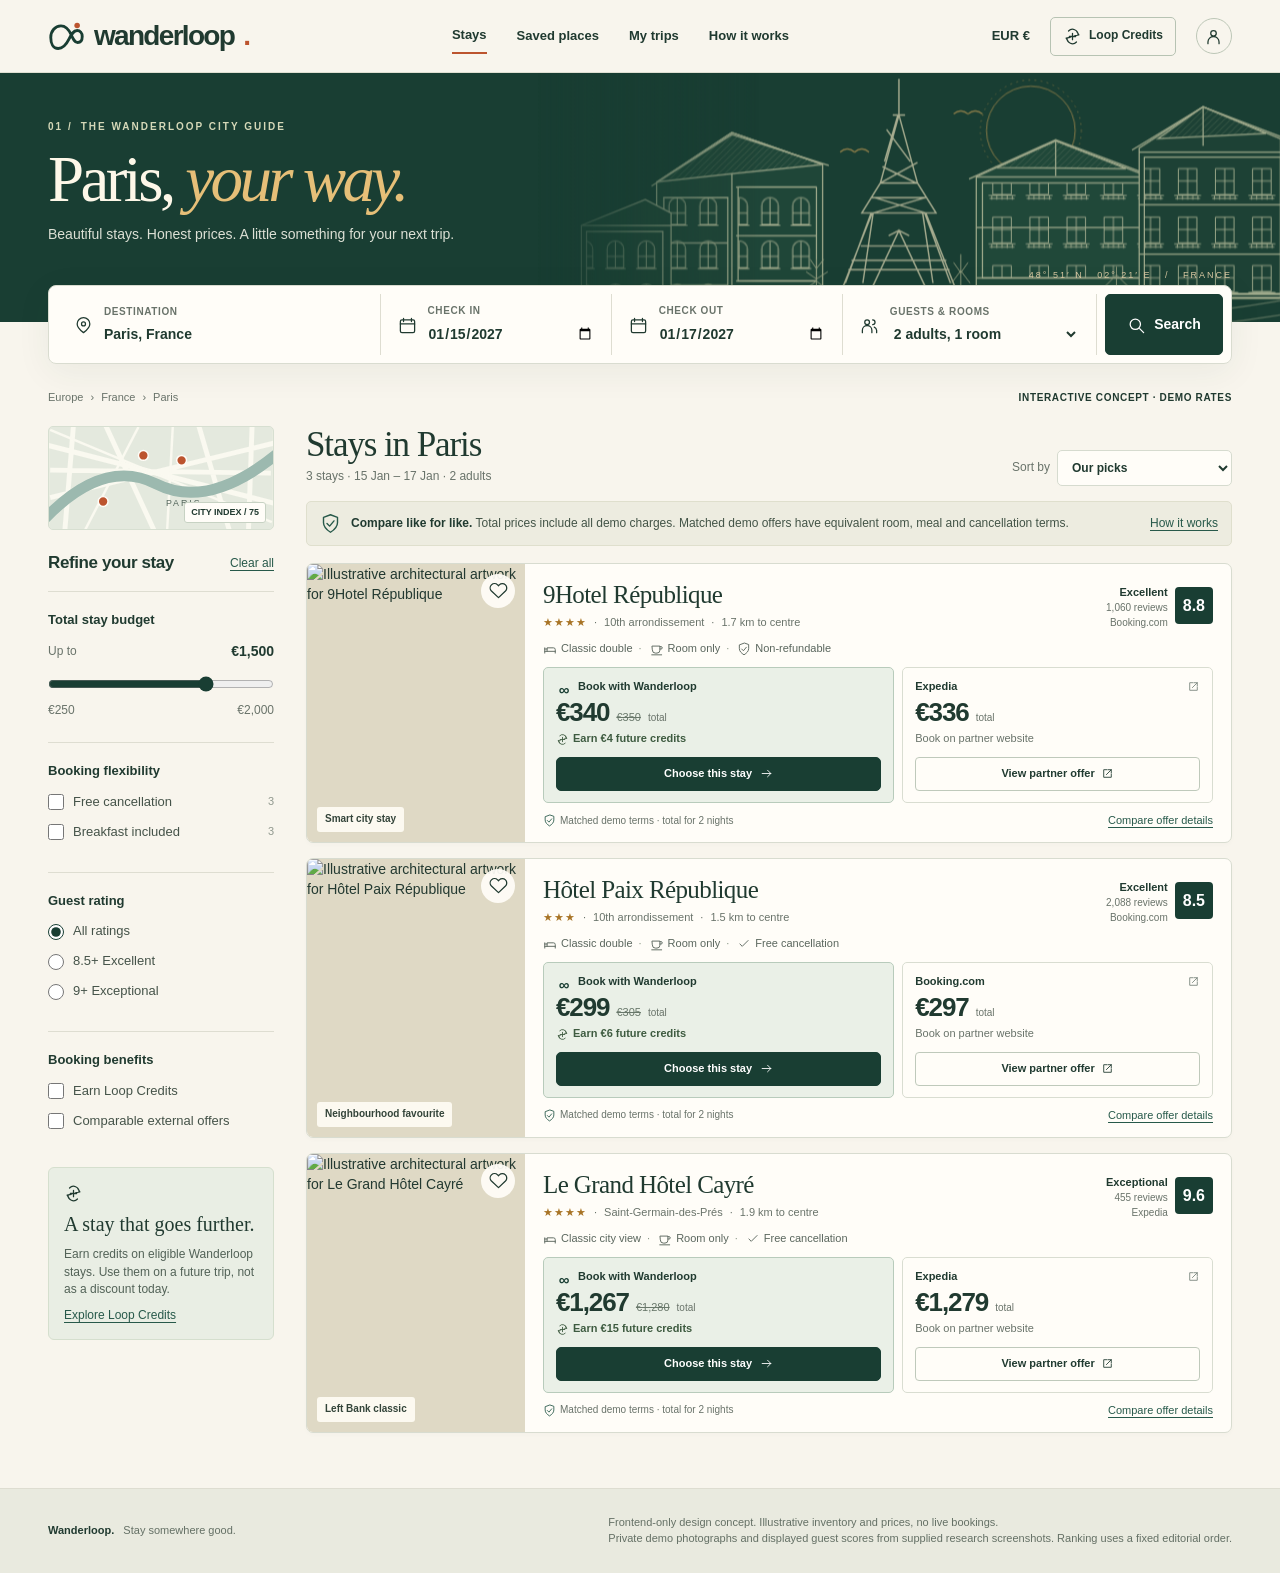
==== index.html @ 6b56a115 "Integrate existing Wanderloop listing with end-to-end checkout" ====
<!doctype html>
<html lang="en"><head><meta charset="utf-8"><meta name="viewport" content="width=device-width, initial-scale=1"><meta name="theme-color" content="#183c32"><title>Wanderloop — Stay somewhere good.</title>
<style>
:root{--ink:#203a30;--muted:#69736a;--green:#193e33;--green2:#27594a;--cream:#f8f5ed;--paper:#fffdf8;--line:#deddd1;--orange:#bc542e;--gold:#e8b65c;--sage:#e8ede3;--shadow:0 8px 35px #203a3010;--serif:Georgia,'Times New Roman',serif}*{box-sizing:border-box}body{margin:0;background:var(--cream);color:var(--ink);font-family:Arial,Helvetica,sans-serif;font-size:14px;line-height:1.45}button,input,select{font:inherit}button,a,input,select{ -webkit-tap-highlight-color:transparent}button{cursor:pointer}button:focus-visible,a:focus-visible,input:focus-visible,select:focus-visible{outline:3px solid var(--orange);outline-offset:3px}button{color:inherit}a{color:inherit}svg{display:inline-block;vertical-align:middle;flex-shrink:0}.icon{width:19px;height:19px;stroke:currentColor;fill:none;stroke-width:1.6;stroke-linecap:round;stroke-linejoin:round}.wrap{max-width:1320px;margin:auto;padding:0 48px}.header{background:var(--cream);border-bottom:1px solid #dfdfd2}.nav{height:72px;display:flex;align-items:center;justify-content:space-between;gap:24px}.logo{display:flex;align-items:center;gap:9px;text-decoration:none;font-size:28px;font-weight:800;letter-spacing:-1.7px;line-height:1}.logo-mark{width:37px;height:37px}.logo i{font-style:normal;color:var(--orange)}.navlinks{display:flex;align-items:center;gap:30px}.navlinks button,.plain{border:0;background:none;padding:8px 0;font-size:13px;font-weight:600}.navlinks .active{border-bottom:2px solid var(--orange)}.navright{display:flex;align-items:center;gap:20px}.credit-button{display:flex;align-items:center;gap:7px;background:transparent;border:1px solid #b7c3b3;padding:9px 12px;border-radius:5px;font-weight:600;font-size:12px}.avatar{height:36px;width:36px;border:1px solid #bdc7b7;border-radius:50%;background:transparent;display:grid;place-items:center}.hero{background:var(--green);color:#fdf7e8;position:relative;overflow:hidden}.hero-inner{height:249px;position:relative;display:flex;align-items:center;z-index:1}.hero-copy{position:relative;z-index:2;padding-bottom:31px}.eyebrow{font-size:10px;font-weight:700;text-transform:uppercase;letter-spacing:2px;display:flex;align-items:center;gap:8px}.hero .eyebrow{color:#d5d8b8}.hero h1{font-family:var(--serif);font-weight:400;font-size:65px;letter-spacing:-3.6px;line-height:1.03;margin:12px 0 11px}.hero h1 em{font-weight:400;color:#e6bf78}.hero p{font-size:14px;color:#dce0d5;margin:0}.hero-art{position:absolute;right:0;top:0;width:58%;height:100%;opacity:.86}.hero-index{position:absolute;right:48px;bottom:40px;font-size:9px;text-transform:uppercase;letter-spacing:2px;color:#d9c8a2;z-index:2}.search-wrap{position:relative;margin-top:-37px;z-index:5}.searchbar{background:var(--paper);border:1px solid #d9dcd0;padding:8px;display:grid;grid-template-columns:1.4fr 1fr 1fr 1.1fr auto;border-radius:8px;box-shadow:var(--shadow);gap:0;min-height:79px}.field{display:flex;align-items:center;gap:11px;padding:10px 17px;border-right:1px solid var(--line);min-width:0}.field label{font-size:10px;letter-spacing:.6px;text-transform:uppercase;color:var(--muted);font-weight:700;display:block;margin-bottom:4px}.field input,.field select{background:none;border:none;color:var(--ink);font-weight:600;width:100%;min-width:0;padding:0;font-size:14px;outline:none}.field-content{width:100%;min-width:0}.field input[type=date]{color-scheme:light}.search-button,.primary{border:1px solid var(--green);background:var(--green);color:white;border-radius:5px;padding:12px 20px;font-weight:600;display:inline-flex;align-items:center;justify-content:center;gap:8px}.search-button{margin-left:8px;min-width:118px}.search-button:hover,.primary:hover{background:#30614d}.main{padding-top:26px;padding-bottom:55px}.breadcrumb{display:flex;align-items:center;gap:7px;color:var(--muted);font-size:11px;margin-bottom:20px}.breadcrumb a{text-decoration:none}.breadcrumb span:last-child{color:var(--ink);font-weight:600}.layout{display:grid;grid-template-columns:226px minmax(0,1fr);gap:32px}.sidebar{align-self:start}.side-title{display:flex;align-items:center;justify-content:space-between;margin:0 0 15px}.side-title h2{font-size:17px;margin:0;letter-spacing:-.4px}.link{border:0;background:none;text-decoration:underline;text-underline-offset:3px;font-size:12px;color:var(--green2);padding:0}.filter-block{padding:19px 0;border-top:1px solid var(--line)}.filter-block h3{font-size:13px;margin:0 0 12px}.filter-block label.check{display:flex;gap:9px;align-items:center;margin:11px 0;font-size:13px;color:#455349;cursor:pointer}.check input{accent-color:var(--green);width:16px;height:16px;margin:0}.check .count{margin-left:auto;color:#90988e;font-size:11px}.range-label{display:flex;align-items:center;justify-content:space-between;font-size:12px;color:var(--muted);margin-bottom:4px}.range-label strong{color:var(--ink);font-size:14px}input[type=range]{width:100%;accent-color:var(--green);margin:10px 0}.side-note{background:#e9eee4;border:1px solid #d5dfce;padding:15px;border-radius:6px;margin-top:6px}.side-note h4{font-family:var(--serif);font-size:20px;font-weight:400;margin:7px 0}.side-note p{font-size:12px;margin:5px 0;color:#526257}.map-art{border:1px solid #d7dfd1;background:#e8ece0;border-radius:5px;height:104px;position:relative;overflow:hidden;display:grid;place-items:center;margin:0 0 21px}.map-art svg{position:absolute;width:100%;height:100%}.map-caption{position:absolute;bottom:6px;right:7px;background:var(--paper);font-size:9px;font-weight:600;border:1px solid #c7d2c3;padding:3px 6px;border-radius:3px}.results-head{display:flex;justify-content:space-between;align-items:flex-end;gap:15px;margin-bottom:15px}.results-head h2{font-family:var(--serif);font-weight:400;font-size:35px;letter-spacing:-1.1px;line-height:1.1;margin:0 0 4px}.results-head p{font-size:12px;margin:0;color:var(--muted)}.sort{display:flex;align-items:center;gap:7px;white-space:nowrap;font-size:12px;color:var(--muted)}.sort select{background:var(--paper);border:1px solid #d6dbcf;padding:9px 26px 9px 10px;border-radius:5px;color:var(--ink);font-weight:600}.notice{background:#edece0;border:1px solid #dfdfcd;border-radius:5px;padding:11px 13px;display:flex;align-items:center;gap:10px;color:#435447;font-size:12px;margin-bottom:17px}.notice .icon{color:var(--green2);width:21px;height:21px}.notice strong{color:var(--ink)}.notice button{margin-left:auto;white-space:nowrap}.hotel-list{display:grid;gap:15px}.hotel{display:grid;grid-template-columns:218px minmax(0,1fr);background:var(--paper);border:1px solid #d8dcd0;border-radius:7px;overflow:hidden;box-shadow:0 2px 5px #203a3005}.hotel-photo{position:relative;min-height:258px;background:#dfd9c5}.hotel-photo img{width:100%;height:100%;position:absolute;inset:0;object-fit:cover;filter:saturate(.86)}.photo-label{position:absolute;bottom:10px;left:10px;padding:5px 8px;background:#fffdf5e8;color:#334439;font-size:10px;border-radius:3px;font-weight:600}.save{position:absolute;right:10px;top:10px;border:0;background:#fffdf8ed;border-radius:50%;width:34px;height:34px;display:grid;place-items:center}.save.saved .icon{fill:var(--orange);stroke:var(--orange)}.hotel-body{min-width:0;padding:17px 18px 13px;display:flex;flex-direction:column;gap:10px}.hotel-top{display:flex;justify-content:space-between;gap:8px;align-items:flex-start}.hotel-name{font-family:var(--serif);font-size:25px;line-height:1.12;font-weight:400;letter-spacing:-.6px;margin:0 0 6px}.hotel-meta{display:flex;align-items:center;flex-wrap:wrap;gap:7px;color:var(--muted);font-size:11px}.stars{color:#a87426;letter-spacing:1px;font-size:11px}.review{display:flex;align-items:center;gap:7px;text-align:right;white-space:nowrap}.review small{font-size:10px;color:var(--muted);display:block}.review b{font-size:11px}.score{background:var(--green);color:white;border-radius:4px;padding:7px 8px;font-size:16px;font-weight:700}.terms{display:flex;flex-wrap:wrap;gap:6px;align-items:center;font-size:11px;color:#5a665d}.terms span{display:inline-flex;align-items:center;gap:4px}.terms .icon{height:14px;width:14px}.terms span+span:before{content:'·';margin-right:4px;color:#8b9988}.offers{display:grid;grid-template-columns:1.13fr 1fr;gap:8px}.offer{padding:11px 12px;border:1px solid #d9ddd1;border-radius:5px;min-width:0}.offer.direct{background:#eaf0e7;border-color:#b8cbbb}.offer-brand{display:flex;align-items:center;gap:6px;font-size:11px;font-weight:700;white-space:nowrap}.mini-mark{width:16px;height:16px;display:inline-grid;place-items:center;color:var(--green);font-size:15px;font-weight:900}.offer-brand .external-icon{margin-left:auto;width:13px;height:13px;color:#77847b}.offer-price{display:flex;align-items:baseline;gap:7px;margin:2px 0 1px}.offer-price strong{font-size:26px;letter-spacing:-1.1px;line-height:1.2}.offer-price del{font-size:11px;color:#68776a}.offer-price span{font-size:10px;color:var(--muted)}.earn{font-size:11px;display:flex;align-items:center;gap:4px;color:#3e5b40;font-weight:600;min-height:21px}.earn .icon{width:13px;height:13px}.offer .primary,.offer .secondary{width:100%;padding:8px 6px;margin-top:7px;font-size:11px;white-space:nowrap;min-height:33px}.secondary{border:1px solid #bfc9bb;background:transparent;border-radius:4px;font-weight:600;display:inline-flex;justify-content:center;align-items:center;gap:6px}.secondary:hover{background:#f1f3eb}.offer .secondary .icon,.offer .primary .icon{width:13px;height:13px}.hotel-bottom{display:flex;justify-content:space-between;align-items:center;gap:8px;font-size:10px;color:var(--muted);margin-top:auto}.hotel-bottom button{font-size:11px}.equiv{display:flex;align-items:center;gap:4px}.equiv .icon{width:13px;height:13px;color:var(--green2)}.demo-label{font-size:10px;letter-spacing:.65px;font-weight:700;color:#96714c;text-transform:uppercase}.footer{background:#e9eadf;border-top:1px solid var(--line);padding:26px 0;color:#647065;font-size:11px}.footer .wrap{display:flex;justify-content:space-between;gap:20px;align-items:center}.footer strong{color:var(--ink)}.modal-overlay{position:fixed;inset:0;z-index:40;background:#112a24a8;display:none;align-items:center;justify-content:center;padding:20px;backdrop-filter:blur(3px)}.modal-overlay.open{display:flex}.modal{background:var(--paper);width:min(630px,100%);max-height:90vh;overflow:auto;border-radius:9px;border:1px solid var(--line);box-shadow:0 15px 65px #0003;padding:25px;position:relative}.close{position:absolute;top:15px;right:15px;background:transparent;border:1px solid var(--line);border-radius:50%;width:34px;height:34px;display:grid;place-items:center}.modal h2{font-family:var(--serif);font-weight:400;font-size:32px;margin:0 32px 12px 0;letter-spacing:-.6px}.modal p{color:var(--muted)}.modal table{width:100%;border-collapse:collapse;margin:18px 0;font-size:12px}.modal th,.modal td{border-bottom:1px solid var(--line);text-align:left;padding:10px 7px;vertical-align:top}.modal th{background:var(--sage)}.modal .primary{margin-top:8px}.modal .fine{font-size:11px;line-height:1.5}.empty{text-align:center;border:1px dashed #b7c3b2;padding:50px 15px;background:var(--paper);border-radius:7px}.empty h3{font-family:var(--serif);font-size:25px;font-weight:400}.mobile-filter{display:none}.toast{position:fixed;right:25px;bottom:25px;background:var(--green);color:white;padding:13px 20px;border-radius:5px;z-index:70;box-shadow:var(--shadow);opacity:0;pointer-events:none;transition:opacity .2s}.toast.on{opacity:1}.skip{position:absolute;left:-1000px}.skip:focus{left:10px;top:5px;z-index:100;background:white;padding:10px}.tag{font-size:10px;padding:3px 6px;background:#f3e3d1;color:#96562a;border-radius:3px;font-weight:700}.credit-pill{color:#395e48}.mobile-only{display:none}
@media(min-width:1450px){.wrap{max-width:1400px}.hotel{grid-template-columns:247px minmax(0,1fr)}.hotel-photo{min-height:273px}}@media(max-width:1120px){.wrap{padding:0 28px}.layout{grid-template-columns:195px minmax(0,1fr);gap:20px}.hotel{grid-template-columns:173px minmax(0,1fr)}.hotel-body{padding:14px}.hotel-name{font-size:23px}.field{padding:10px 11px}.navlinks{gap:18px}.hero h1{font-size:58px}.hero-art{width:55%}.hero-index{right:28px}}@media(max-width:850px){.navlinks{display:none}.nav{height:61px}.logo{font-size:25px}.logo-mark{width:32px;height:32px}.hero-inner{height:215px}.hero h1{font-size:49px;letter-spacing:-2.2px}.hero-art{width:65%;opacity:.45}.hero-index{display:none}.searchbar{grid-template-columns:1fr 1fr;gap:0;min-height:0}.field{border-bottom:1px solid var(--line);padding:12px}.field:nth-child(2),.field:nth-child(4){border-right:none}.search-button{grid-column:span 2;margin:8px 0 0}.layout{grid-template-columns:1fr}.sidebar{display:none}.sidebar.open{display:block;background:var(--paper);border:1px solid var(--line);padding:18px;border-radius:6px}.map-art{display:none}.mobile-filter{display:inline-flex;gap:5px;align-items:center;border:1px solid var(--line);background:var(--paper);padding:9px;border-radius:5px}.results-head{align-items:center}.hotel{grid-template-columns:200px minmax(0,1fr)}.hotel-photo{min-height:248px}.breadcrumb{margin-bottom:15px}.main{padding-top:20px}.navright{gap:9px}.hero-copy{padding-bottom:28px}.credit-button{padding:8px}.navright .plain{display:none}}@media(max-width:560px){.wrap{padding:0 16px}.main{padding-top:20px;padding-bottom:30px}.logo{font-size:23px;letter-spacing:-1.4px}.logo-mark{width:30px}.navright{gap:7px}.credit-button{font-size:10px;padding:7px 6px}.avatar{width:31px;height:31px}.hero-inner{height:196px}.hero h1{font-size:42px;margin:10px 0;letter-spacing:-1.8px}.hero p{font-size:12px;max-width:255px}.eyebrow{font-size:9px;letter-spacing:1.5px}.hero-art{right:-20%;width:100%;opacity:.32}.field{gap:6px;padding:10px 8px}.field>.icon,.field>span .icon{width:16px}.field input,.field select{font-size:12px}.field label{font-size:9px}.search-wrap{margin-top:-32px}.results-head{flex-wrap:wrap;gap:9px}.results-head h2{font-size:30px}.sort{margin-left:auto}.sort>span{display:none}.sort select{max-width:160px}.notice{font-size:11px;align-items:flex-start}.notice button{font-size:10px;white-space:nowrap;align-self:center}.hotel{grid-template-columns:1fr}.hotel-photo{height:205px;min-height:0}.hotel-body{padding:14px 12px}.hotel-name{font-size:24px}.hotel-bottom{align-items:flex-start}.offer{padding:10px 8px}.offer-price strong{font-size:24px}.offer-price span{font-size:9px}.offer-brand{font-size:10px}.earn{font-size:10px}.hotel-top{gap:10px}.review{gap:5px}.review small{font-size:9px}.review b{font-size:10px}.footer .wrap{display:block}.footer .wrap>div+div{margin-top:10px}.modal{padding:19px}.modal table{font-size:11px}.modal th,.modal td{padding:8px 4px}.modal h2{font-size:28px}.mobile-only{display:inline}.desktop-only{display:none}}
</style><link rel="stylesheet" href="checkout.css"></head><body>
<a class="skip" href="#results">Skip to hotel results</a>
<header class="header"><div class="wrap nav"><a class="logo" href="#" aria-label="Wanderloop home"><svg class="logo-mark" viewBox="0 0 40 40" fill="none"><path d="M3 21c0-7 4.7-12.5 11-12.5 5.5 0 8.7 4.4 11 9.5 2.2 4.8 3.8 8.5 7 8.5 3 0 5-2.5 5-6.5s-2.4-6.5-5.5-6.5c-4 0-6.1 4-9 9.7C19 30.4 15.8 33 11 33 5.6 33 3 27.5 3 21Z" stroke="#193e33" stroke-width="3.1" stroke-linecap="round"/><circle cx="31.5" cy="8" r="3" fill="#bc542e"/></svg>wanderloop<i>.</i></a><nav class="navlinks" aria-label="Main navigation"><button class="active" data-action="stays">Stays</button><button data-action="saved">Saved places <span id="savedCount"></span></button><button data-action="how">How it works</button></nav><div class="navright"><button class="plain" data-action="currency">EUR €</button><button class="credit-button" data-action="credits"><span id="creditIcon"></span> Loop Credits</button><button class="avatar" aria-label="Open account" data-action="account"><span id="userIcon"></span></button></div></div></header>
<section class="hero"><div class="wrap hero-inner"><div class="hero-copy"><div class="eyebrow"><span>01 /</span> THE WANDERLOOP CITY GUIDE</div><h1>Paris, <em>your way.</em></h1><p>Beautiful stays. Honest prices. A little something for your next trip.</p></div><svg class="hero-art" viewBox="0 0 720 260" preserveAspectRatio="xMidYMid slice" xmlns="http://www.w3.org/2000/svg" aria-hidden="true"><defs><pattern id="hatch" width="6" height="6" patternUnits="userSpaceOnUse"><path d="M0 6L6 0" stroke="#c7c79e" stroke-width=".45" opacity=".55"/></pattern><pattern id="windows" width="30" height="42" patternUnits="userSpaceOnUse"><path d="M7 30V12a8 8 0 0 1 16 0v18zM15 5v25M7 19h16M5 31h20" fill="none" stroke="#d7d6b0" stroke-width="1"/></pattern><pattern id="tallwin" width="36" height="47" patternUnits="userSpaceOnUse"><path d="M9 33V8h18v25zM18 8v25M9 20h18M5 34h26M6 37h24M8 34v4m5-4v4m5-4v4m5-4v4m5-4v4" fill="none" stroke="#d7d6b0" stroke-width=".9"/></pattern><linearGradient id="fade"><stop stop-color="#193e33"/><stop offset=".30" stop-color="#193e33" stop-opacity="0"/></linearGradient></defs><g fill="none" stroke="#d7d6b0" stroke-width="1.2" opacity=".85"><circle cx="478" cy="65" r="43" stroke="#d5a659" stroke-width=".8"/><circle cx="478" cy="65" r="49" stroke="#d5a659" stroke-width=".5" stroke-dasharray="2 4"/><path d="M0 225 Q190 216 350 234T720 216M0 239Q190 227 350 246T720 230M0 252Q190 241 350 259T720 244" opacity=".5"/><path d="M350 15v35m-6 0h12m-6 0L332 116l-18 29h72l-18-29-18-66M332 116h36M323 130h54M314 145h72M324 145l-32 81h28l30-64 30 64h28l-32-81M304 191h92m-95 9h98M313 177h74M338 64l23 31m-12-45-13 45m-4 21 36-20m-34 4 33 16m-42 29 51-15m-50 0 50 15M323 145l-25 68m27-68-10 68m60-68 25 68m-27-68 10 68M340 167l10-5 10 5" stroke="#dfd8b5" stroke-width="1.4"/><path d="M115 115l73-48 88 31v127H115z" fill="#244a3c"/><path d="M115 115l73-48 88 31-88 9z" fill="url(#hatch)"/><path d="M110 119l78-50 94 30M188 107v117M123 130h61m8-10h78M123 174h61m8-7h78M123 216h61m8-5h78"/><path d="M122 130h62v85h-62zM194 120h76v91h-76z" fill="url(#windows)"/><path d="M425 110l77-35 88 34v115H425z" fill="#254c3d"/><path d="M418 112l84-38 96 36M502 74v35M425 110h165M425 159h165M425 208h165"/><path d="M431 116h154v92H431z" fill="url(#tallwin)"/><path d="M445 101l57-26 68 27z" fill="url(#hatch)"/><path d="M583 82l62-40 75 31v154H583z" fill="#214437"/><path d="M576 84l69-42 78 30M645 42v38M583 86h137M583 137h137M583 185h137"/><path d="M588 91h132v133H588z" fill="url(#tallwin)"/><path d="M601 73l44-31 61 26z" fill="url(#hatch)"/><path d="M42 157l62-25 25 13v82H42z" fill="#244a3c"/><path d="M42 157h87M47 163h74v64H47z" fill="url(#windows)"/><path d="M0 223h720M0 228h720"/><g stroke="#c1c19b" stroke-width=".9"><path d="M270 220v-30m-12 30 12-9 11 9m-21-18 10 7 11-7m-17-12 6 9 7-9M410 223v-38m-9 28 9-12 9 12m-16-20 7 10 7-10M561 224v-27m-11 19 11-11 11 11"/></g><path d="M293 86q7-6 14 0m0 0q7-6 14 0M403 49q7-6 14 0m0 0q7-6 14 0" stroke="#d5a659"/></g><rect x="0" y="0" width="720" height="260" fill="url(#fade)"/></svg><div class="hero-index">48° 51′ N &nbsp; 02° 21′ E &nbsp; / &nbsp; FRANCE</div></div></section>
<div class="wrap search-wrap"><form class="searchbar" id="searchForm"><div class="field"><span data-icon="pin"></span><div class="field-content"><label for="destination">Destination</label><input id="destination" list="destinations" value="Paris, France" required autocomplete="off"><datalist id="destinations"><option value="Paris, France"><option value="9Hotel République"><option value="Paix République"><option value="Le Grand Hôtel Cayré"></datalist></div></div><div class="field"><span data-icon="calendar"></span><div class="field-content"><label for="checkin">Check in</label><input id="checkin" type="date" value="2027-01-15" required></div></div><div class="field"><span data-icon="calendar"></span><div class="field-content"><label for="checkout">Check out</label><input id="checkout" type="date" value="2027-01-17" required></div></div><div class="field"><span data-icon="users"></span><div class="field-content"><label for="guests">Guests & rooms</label><select id="guests"><option value="2">2 adults, 1 room</option><option value="1">1 adult, 1 room</option><option value="3">3 adults, 1 room</option><option value="4">4 adults, 2 rooms</option></select></div></div><button class="search-button" type="submit"><span data-icon="search"></span> Search</button></form></div>
<main class="wrap main" id="results"><div class="breadcrumb"><a href="#">Europe</a><span>›</span><span>France</span><span>›</span><span>Paris</span><span style="margin-left:auto" class="demo-label">Interactive concept · demo rates</span></div><div class="layout"><aside class="sidebar" id="sidebar"><div class="map-art" aria-label="Decorative Paris street-map illustration"><svg viewBox="0 0 226 104"><rect width="226" height="104" fill="#e4e9de"/><g stroke="#faf9f0" stroke-width="5" fill="none"><path d="M-5 18L237 80M0 72L230 16M55-5L109 112M149-10L184 110M24-5L15 105M206-5L202 110M0 44L225 47"/><path d="M0 3L226 97M90 0L33 110M125 0L119 110" stroke-width="2.5"/></g><path d="M-5 93Q55 31 108 58T232 27" stroke="#9cb9af" stroke-width="11" fill="none"/><g fill="#bc542e" stroke="#fffdf8" stroke-width="1.5"><circle cx="95" cy="29" r="5"/><circle cx="134" cy="34" r="5"/><circle cx="54" cy="76" r="5"/></g><text x="118" y="81" font-size="9" fill="#54675c" letter-spacing="2">PARIS</text></svg><span class="map-caption">CITY INDEX / 75</span></div><div class="side-title"><h2>Refine your stay</h2><button class="link" id="resetFilters">Clear all</button></div><div class="filter-block"><h3>Total stay budget</h3><div class="range-label"><span>Up to</span><strong id="budgetLabel">€1,500</strong></div><input type="range" id="budget" min="250" max="2000" step="25" value="1500" aria-label="Maximum total stay price"><div class="range-label"><span>€250</span><span id="budgetMax">€2,000</span></div></div><div class="filter-block"><h3>Booking flexibility</h3><label class="check"><input type="checkbox" id="flexible"> Free cancellation <span class="count">3</span></label><label class="check"><input type="checkbox" id="breakfast"> Breakfast included <span class="count">3</span></label></div><div class="filter-block"><h3>Guest rating</h3><label class="check"><input type="radio" name="rating" value="0" checked> All ratings</label><label class="check"><input type="radio" name="rating" value="8.5"> 8.5+ Excellent</label><label class="check"><input type="radio" name="rating" value="9"> 9+ Exceptional</label></div><div class="filter-block"><h3>Booking benefits</h3><label class="check"><input type="checkbox" id="reward"> Earn Loop Credits</label><label class="check"><input type="checkbox" id="matched"> Comparable external offers</label></div><div class="side-note"><span data-icon="loop"></span><h4>A stay that goes further.</h4><p>Earn credits on eligible Wanderloop stays. Use them on a future trip, not as a discount today.</p><button class="link" data-action="credits">Explore Loop Credits</button></div></aside><section class="results"><div class="results-head"><div><h2 id="resultTitle">Stays in Paris</h2><p id="resultSubtitle">3 stays · 15–17 January · 2 adults</p></div><button class="mobile-filter" id="mobileFilter" aria-expanded="false"><span data-icon="filter"></span> Filters</button><label class="sort"><span>Sort by</span><select id="sort"><option value="recommended">Our picks</option><option value="price">Lowest total price</option><option value="rating">Highest guest rating</option><option value="credits">Most Loop Credits</option></select></label></div><div class="notice"><span data-icon="shield"></span><div><strong>Compare like for like.</strong> Total prices include all demo charges. Matched demo offers have equivalent room, meal and cancellation terms.</div><button class="link" data-action="how">How it works</button></div><div class="hotel-list" id="hotelList" aria-live="polite"></div></section></div></main>
<footer class="footer"><div class="wrap"><div><strong>Wanderloop.</strong> &nbsp; Stay somewhere good.</div><div>Frontend-only design concept. Illustrative inventory and prices, no live bookings.<br>Private demo photographs and displayed guest scores from supplied research screenshots. Ranking uses a fixed editorial order.</div></div></footer>
<div class="modal-overlay" id="overlay"><section class="modal" role="dialog" aria-modal="true" aria-labelledby="modalTitle"><button class="close" id="closeModal" aria-label="Close dialog"><span data-icon="x"></span></button><div id="modalContent"></div></section></div><div class="toast" id="toast" role="status"></div>
<script>
const paths={pin:'<path d="M20 10c0 5-8 11-8 11S4 15 4 10a8 8 0 1 1 16 0Z"/><circle cx="12" cy="10" r="2.5"/>',calendar:'<rect x="3" y="5" width="18" height="16" rx="2"/><path d="M7 3v4m10-4v4M3 10h18"/>',users:'<circle cx="9" cy="8" r="3"/><path d="M3 21v-3a6 6 0 0 1 12 0v3M16 5a3 3 0 0 1 0 6m2 3a5 5 0 0 1 3 4v3"/>',search:'<circle cx="10.5" cy="10.5" r="6.5"/><path d="m16 16 5 5"/>',heart:'<path d="M20.8 4.9a5.5 5.5 0 0 0-7.8 0L12 6l-1.1-1.1a5.5 5.5 0 0 0-7.8 7.8L12 21l8.8-8.3a5.5 5.5 0 0 0 0-7.8Z"/>',user:'<circle cx="12" cy="8" r="3.5"/><path d="M5 21v-2a7 7 0 0 1 14 0v2"/>',loop:'<path d="M7 5a7 7 0 0 1 12 5m-2-5 3 5-5 1M17 19A7 7 0 0 1 5 14m2 5-3-5 5-1"/><path d="M12 8v8m-4-4h8"/>',shield:'<path d="M12 2 4 5v6c0 5 3.5 8 8 11 4.5-3 8-6 8-11V5z"/><path d="m8 12 3 3 5-6"/>',check:'<path d="m5 12 4 4L19 6"/>',external:'<path d="M13 5h6v6m0-6-9 9M19 13v6H5V5h6"/>',arrow:'<path d="M4 12h16m-6-6 6 6-6 6"/>',bed:'<path d="M3 19v-9m18 9v-6a3 3 0 0 0-3-3H7v6m-4 0h18M3 12h4"/>',coffee:'<path d="M4 7h13v7a5 5 0 0 1-5 5H9a5 5 0 0 1-5-5zM17 8h2a2 2 0 1 1 0 4h-2M3 22h17"/>',filter:'<path d="M3 6h18M6 12h12m-9 6h6"/>',x:'<path d="m6 6 12 12M18 6 6 18"/>'};
const icon=n=>`<svg class="icon" viewBox="0 0 24 24" aria-hidden="true">${paths[n]||''}</svg>`;document.querySelectorAll('[data-icon]').forEach(e=>e.innerHTML=icon(e.dataset.icon));document.getElementById('creditIcon').innerHTML=icon('loop');document.getElementById('userIcon').innerHTML=icon('user');
const hotels=[{id:'republique',name:'9Hotel République',area:'10th arrondissement',distance:'1.7 km to centre',stars:4,rating:8.8,reviews:'1,060',direct:350,discount:10,credit:4,external:336,partner:'Expedia',room:'Classic double',flex:false,breakfast:false,alternate:{price:400,breakfast:true,flex:true},label:'Smart city stay',photo:'assets/republique.svg',aliases:'9hotel 9 hotel republique république'},{id:'paix',name:'Hôtel Paix République',area:'10th arrondissement',distance:'1.5 km to centre',stars:3,rating:8.5,reviews:'2,088',direct:305,discount:6,credit:6,external:297,partner:'Booking.com',room:'Classic double',flex:true,breakfast:false,label:'Neighbourhood favourite',photo:'assets/paix.svg',aliases:'the originals city hotel paix republique république',alternate:{price:335,breakfast:true,flex:true}},{id:'cayre',name:'Le Grand Hôtel Cayré',area:'Saint-Germain-des-Prés',distance:'1.9 km to centre',stars:4,rating:9.6,reviews:'455',direct:1280,discount:13,credit:15,external:1279,partner:'Expedia',room:'Classic city view',flex:true,breakfast:false,label:'Left Bank classic',photo:'assets/cayre.svg',aliases:'miiro le grand hotel cayre cayré',alternate:{price:1360,breakfast:true,flex:true}}];
const $=id=>document.getElementById(id);let saved=new Set();try{saved=new Set(JSON.parse(localStorage.getItem('wanderloop-saved')||'[]'))}catch{}let savedOnly=false,query='Paris, France',nights=2,guests=2,rooms=1,ci='2027-01-15',co='2027-01-17',lastFocus=null;const money=n=>'€'+Math.round(n).toLocaleString('en-IE');const factor=()=>nights/2*rooms;const cost=(h,kind)=>Math.round((kind==='external'?h.external:kind==='base'?h.direct:h.direct-h.discount)*factor());const credits=h=>Math.round(h.credit*factor());const normalize=s=>s.toLowerCase().normalize('NFD').replace(/[\u0300-\u036f]/g,'');const labelDate=d=>new Date(d+'T12:00:00').toLocaleDateString('en-GB',{day:'numeric',month:'short'});const getChoice=h=>{const needsFlex=$('flexible').checked,needsBreakfast=$('breakfast').checked;if((needsFlex&&!h.flex)||(needsBreakfast&&!h.breakfast)){return h.alternate?{...h,external:null,direct:h.alternate.price,discount:0,credit:0,room:h.room,flex:h.alternate.flex,breakfast:h.alternate.breakfast,alternative:true}:null}return h};
function render(){const rating=Number(document.querySelector('[name=rating]:checked').value),budget=Number($('budget').value);$('budgetLabel').textContent=money(budget);let items=hotels.filter(h=>!savedOnly||saved.has(h.id)).filter(h=>normalize(query).includes('paris')||normalize(h.name+' '+h.aliases).includes(normalize(query))).map(getChoice).filter(Boolean).filter(h=>h.rating>=rating&&Math.min(cost(h),h.external==null?Infinity:cost(h,'external'))<=budget&&(!$('reward').checked||h.credit>0)&&(!$('matched').checked||h.external!=null));const sort=$('sort').value;if(sort==='price')items.sort((a,b)=>Math.min(cost(a),a.external==null?Infinity:cost(a,'external'))-Math.min(cost(b),b.external==null?Infinity:cost(b,'external')));if(sort==='rating')items.sort((a,b)=>b.rating-a.rating);if(sort==='credits')items.sort((a,b)=>credits(b)-credits(a));$('resultTitle').textContent=savedOnly?'Your saved stays':normalize(query).includes('paris')?'Stays in Paris':'Matching stays';$('resultSubtitle').textContent=`${items.length} ${items.length===1?'stay':'stays'} · ${labelDate(ci)} – ${labelDate(co)} · ${guests} ${guests===1?'adult':'adults'}${rooms>1?' · '+rooms+' rooms':''}`;$('savedCount').textContent=saved.size?`(${saved.size})`:'';$('hotelList').innerHTML=items.length?items.map(card).join(''):`<div class="empty"><h3>No stays match these choices.</h3><p>Try a different budget, a Paris hotel name, or clear your filters.</p><button class="primary" data-action="clear">Clear filters and show Paris</button></div>`;}
function card(h){const d=cost(h),e=h.external==null?null:cost(h,'external'),isSaved=saved.has(h.id);return `<article class="hotel"><div class="hotel-photo"><img src="${h.photo}" alt="Illustrative architectural artwork for ${h.name}" loading="lazy"><button class="save ${isSaved?'saved':''}" data-action="save" data-id="${h.id}" aria-pressed="${isSaved}" aria-label="${isSaved?'Remove':'Save'} ${h.name}">${icon('heart')}</button><span class="photo-label">${h.label}</span></div><div class="hotel-body"><div class="hotel-top"><div><h3 class="hotel-name">${h.name}</h3><div class="hotel-meta"><span class="stars" aria-label="${h.stars} stars">${'★'.repeat(h.stars)}</span><span>·</span><span>${h.area}</span><span>·</span><span>${h.distance}</span></div></div><div class="review"><div><b>${h.rating>=9?'Exceptional':'Excellent'}</b><small>${h.reviews} reviews</small><small>${h.id==='cayre'?'Expedia':'Booking.com'}</small></div><span class="score">${h.rating.toFixed(1)}</span></div></div><div class="terms"><span>${icon('bed')} ${h.room}</span><span>${icon('coffee')} ${h.breakfast?'Breakfast included':'Room only'}</span><span>${icon(h.flex?'check':'shield')} ${h.flex?'Free cancellation':'Non-refundable'}</span>${h.alternative?'<span class="tag">Flexible alternative</span>':''}</div><div class="offers"><div class="offer direct"><div class="offer-brand"><span class="mini-mark">∞</span> Book with Wanderloop</div><div class="offer-price"><strong>${money(d)}</strong>${h.discount?`<del>${money(cost(h,'base'))}</del>`:''}<span>total</span></div><div class="earn">${h.credit?`${icon('loop')} Earn ${money(credits(h))} future credits`:'No additional credit incentive'}</div><button class="primary" data-action="book" data-id="${h.id}" data-alt="${!!h.alternative}">Choose this stay ${icon('arrow')}</button></div><div class="offer"><div class="offer-brand">${e==null?'External comparison':h.partner}${icon('external').replace('class="icon"','class="icon external-icon"')}</div>${e==null?`<div class="offer-price"><strong>—</strong></div><div class="earn" style="color:var(--muted)">No equivalent rate in this demo</div><button class="secondary" data-action="compare" data-id="${h.id}" data-alt="true">View terms</button>`:`<div class="offer-price"><strong>${money(e)}</strong><span>total</span></div><div class="earn" style="color:var(--muted);font-weight:400">Book on partner website</div><button class="secondary" data-action="external" data-id="${h.id}">View partner offer ${icon('external')}</button>`}</div></div><div class="hotel-bottom"><span class="equiv">${icon('shield')} ${e==null?'Different-value offer · not matched':'Matched demo terms · total for '+nights+' '+(nights===1?'night':'nights')}</span><button class="link" data-action="compare" data-id="${h.id}" data-alt="${!!h.alternative}">Compare offer details</button></div></div></article>`}
function openModal(content){lastFocus=document.activeElement;$('modalContent').innerHTML=content;$('overlay').classList.add('open');document.body.style.overflow='hidden';$('closeModal').focus()}function closeModal(){$('overlay').classList.remove('open');document.body.style.overflow='';if(lastFocus)lastFocus.focus()}function toast(message){$('toast').textContent=message;$('toast').classList.add('on');clearTimeout(window.toastTimer);window.toastTimer=setTimeout(()=>$('toast').classList.remove('on'),2200)}
function compare(h,alt){const selected=alt?{...h,external:null,direct:h.alternate.price,discount:0,credit:0,breakfast:true,flex:true}:h;openModal(`<div class="eyebrow">Offer comparison / demo</div><h2 id="modalTitle">${h.name}</h2><p>Compare the actual amount due today and the conditions of each offer. Credits are separate from the payable price.</p><table><thead><tr><th>Terms</th><th>Wanderloop</th><th>${selected.external==null?'External':'Partner'}</th></tr></thead><tbody><tr><td>Total for ${nights} nights</td><td><strong>${money(cost(selected))}</strong></td><td>${selected.external==null?'Not matched':money(cost(selected,'external'))}</td></tr><tr><td>Room</td><td>${selected.room}</td><td>${selected.external==null?'—':selected.room}</td></tr><tr><td>Meals</td><td>${selected.breakfast?'Breakfast included':'Room only'}</td><td>${selected.external==null?'—':'Room only'}</td></tr><tr><td>Cancellation</td><td>${selected.flex?'Free cancellation':'Non-refundable'}</td><td>${selected.external==null?'—':selected.flex?'Free cancellation':'Non-refundable'}</td></tr><tr><td>Payment</td><td>Pay today (demo)</td><td>${selected.external==null?'—':'Pay today (demo)'}</td></tr><tr><td>Future credits</td><td>${money(credits(selected))}</td><td>None</td></tr></tbody></table>${!alt&&h.alternate?`<div class="notice"><div><strong>Another option: ${money(h.alternate.price*factor())}</strong><br>Breakfast + free cancellation. Different terms, not an equivalent rate.</div><button class="link" data-action="compare" data-id="${h.id}" data-alt="true">See option</button></div>`:''}<p class="fine">All prices, equivalence, payment and eligibility in this prototype are illustrative. No live quotes or real availability are verified.</p><button class="primary" data-action="book" data-id="${h.id}" data-alt="${alt}">Choose Wanderloop ${icon('arrow')}</button>`)}
function handle(action,id,alt){const h=hotels.find(x=>x.id===id);switch(action){case 'stays':savedOnly=false;render();$('results').scrollIntoView({behavior:'smooth'});break;case 'saved':savedOnly=true;render();$('results').scrollIntoView({behavior:'smooth'});break;case 'save':if(saved.has(id)){saved.delete(id);toast('Removed from saved stays')}else{saved.add(id);toast('Added to saved stays')}try{localStorage.setItem('wanderloop-saved',JSON.stringify([...saved]))}catch{}render();break;case 'clear':savedOnly=false;query='Paris, France';$('destination').value=query;reset();break;case 'how':openModal(`<div class="eyebrow">The Wanderloop promise</div><h2 id="modalTitle">Same stay. Clear choices.</h2><p>We make the total price, room type, meals, cancellation conditions and payment terms easy to compare.</p><h3>1. Match the offer, not just the hotel.</h3><p>Only comparable options sit side by side. Flexible or breakfast-inclusive alternatives are shown separately.</p><h3>2. See what you pay today.</h3><p>Direct and external prices remain visible, even when an external offer is cheaper.</p><h3>3. Keep future value separate.</h3><p>Loop Credits may be earned on eligible completed stays. They're not a cash discount today.</p><p class="fine">This is an interactive frontend concept; all offers and terms are illustrative.</p>`);break;case 'credits':openModal(`<div class="eyebrow">Wanderloop loyalty / demo</div><h2 id="modalTitle">Make the next trip count.</h2><p>Loop Credits reward eligible completed Wanderloop stays. See your exact potential reward before choosing a hotel.</p><div class="notice"><span>${icon('loop')}</span><div><strong>€0 available credits</strong><br>Sample account · no real reward balance.</div></div><h3>How credits work in this concept</h3><p>Credits are added after the stay is completed and may be used on a future eligible booking. Cancellations do not earn credits. Expiry and redemption rules are not yet defined.</p><button class="primary" id="modalDone">Explore stays ${icon('arrow')}</button>`);break;case 'compare':compare(h,alt);break;case 'book':{const selected=alt?{...h,direct:h.alternate.price,discount:0,credit:0}:h;openModal(`<div class="eyebrow">Direct booking / prototype</div><h2 id="modalTitle">${h.name}</h2><p>${labelDate(ci)} – ${labelDate(co)} · ${guests} adults · ${rooms} ${rooms===1?'room':'rooms'}</p><table><tr><td>Total payable today</td><td><strong>${money(cost(selected))}</strong></td></tr><tr><td>Future Loop Credits</td><td>${money(credits(selected))}</td></tr></table><p>You've reached the end of this frontend booking concept. No reservation will be made and no payment details are collected.</p><button class="primary" id="modalDone">Back to results</button>`);break}case 'external':openModal(`<div class="eyebrow">Partner offer / prototype</div><h2 id="modalTitle">Continue to ${h.partner}</h2><p>${h.name} · ${labelDate(ci)} – ${labelDate(co)}</p><div class="notice"><div><strong>${money(cost(h,'external'))} total</strong><br>Illustrative external price. A live product would revalidate the rate and redirect you to the partner for completion.</div></div><p>No live affiliate URL is configured in this frontend.</p><button class="primary" id="modalDone">Back to comparison</button>`);break;case 'account':openModal(`<div class="eyebrow">Guest account</div><h2 id="modalTitle">Your travel notebook.</h2><p>Saved stays are stored in this browser. There is no sign-in or account backend in this demo.</p><button class="primary" data-action="saved" id="modalSaved">View ${saved.size} saved ${saved.size===1?'stay':'stays'}</button>`);break;case 'currency':openModal(`<h2 id="modalTitle">Currency</h2><p>EUR — Euro. This European market concept uses euro pricing only.</p><button class="primary" id="modalDone">Done</button>`);break;}}
document.addEventListener('click',e=>{const b=e.target.closest('[data-action]');if(b){if(b.id==='modalSaved')closeModal();handle(b.dataset.action,b.dataset.id,b.dataset.alt==='true')}if(e.target.closest('#modalDone'))closeModal()});$('closeModal').addEventListener('click',closeModal);$('overlay').addEventListener('click',e=>{if(e.target===$('overlay'))closeModal()});document.addEventListener('keydown',e=>{if(!$('overlay').classList.contains('open'))return;if(e.key==='Escape')closeModal();if(e.key==='Tab'){const fs=[...$('overlay').querySelectorAll('button:not([disabled]),a[href],input,select')];if(e.shiftKey&&document.activeElement===fs[0]){e.preventDefault();fs.at(-1).focus()}else if(!e.shiftKey&&document.activeElement===fs.at(-1)){e.preventDefault();fs[0].focus()}}});function reset(){$('budget').value=Math.min(Number($('budget').max),Math.max(1500,Math.round(1500*factor())));['flexible','breakfast','reward','matched'].forEach(i=>$(i).checked=false);document.querySelector('[name=rating][value="0"]').checked=true;render()}$('resetFilters').addEventListener('click',reset);$('sidebar').addEventListener('input',render);$('sort').addEventListener('change',render);$('mobileFilter').addEventListener('click',()=>{const open=$('sidebar').classList.toggle('open');$('mobileFilter').setAttribute('aria-expanded',open)});$('searchForm').addEventListener('submit',e=>{e.preventDefault();const start=$('checkin').value,end=$('checkout').value;const days=Math.round((Date.parse(end)-Date.parse(start))/86400000);if(days<1||days>30){$('checkout').setCustomValidity('Choose a checkout 1–30 nights after check-in.');$('checkout').reportValidity();return}$('checkout').setCustomValidity('');nights=days;ci=start;co=end;query=$('destination').value.trim();guests=Number($('guests').value);rooms=guests===4?2:1;savedOnly=false;const max=Math.max(2000,Math.ceil(2000*factor()/25)*25);$('budget').max=max;$('budgetMax').textContent=money(max);$('budget').value=Math.min(max,Math.max(1500,Math.round(1500*factor())));render();$('results').scrollIntoView({behavior:'smooth'});toast('Demo results updated')});$('checkout').addEventListener('input',()=>$('checkout').setCustomValidity(''));$('checkin').addEventListener('input',()=>{$('checkout').setCustomValidity('');const d=new Date($('checkin').value+'T00:00:00Z');d.setUTCDate(d.getUTCDate()+1);if(!isNaN(d))$('checkout').min=d.toISOString().slice(0,10)});render();
</script><script src="checkout.js"></script></body></html>
---- checkout.css ----
.modal.checkout-modal{width:min(980px,100%);max-height:94vh;padding:28px 32px}
.ck-progress{display:flex;gap:12px;margin:20px 0 26px;border-bottom:1px solid var(--line);padding-bottom:16px}
.ck-progress span{display:flex;align-items:center;gap:6px;flex:1;font-size:12px;color:var(--muted);font-weight:600}
.ck-progress i{display:inline-flex;width:25px;height:25px;align-items:center;justify-content:center;font-style:normal;border:1px solid var(--line);border-radius:50%;background:var(--cream)}
.ck-progress .current{color:var(--green);font-weight:700}.ck-progress .current i,.ck-progress .complete i{background:var(--green);color:white;border-color:var(--green)}
.ck-grid{display:grid;grid-template-columns:minmax(0,1fr) minmax(255px,.8fr);gap:26px;align-items:start}
.ck-main h3,.ck-summary h3,.ck-trip h3{font-family:var(--serif);font-size:22px;font-weight:400;line-height:1.2;margin:8px 0}
.ck-main p{margin:7px 0 16px;font-size:13px}
.ck-summary{border:1px solid var(--line);background:var(--cream);border-radius:6px;padding:20px}
.ck-stamp{font-size:10px;font-weight:800;letter-spacing:1.1px;color:var(--orange)}
.ck-summary h3{font-size:24px;margin:12px 0 7px}.ck-summary p{margin:6px 0;font-size:12px}
.ck-dates{display:grid;grid-template-columns:1fr 1fr .75fr;gap:8px;margin:17px 0;border-block:1px solid var(--line);padding:14px 0}
.ck-dates div{display:flex;flex-direction:column;gap:5px}.ck-dates small,.ck-summary small,.ck-ticket small,.ck-bal small{font-size:10px;color:var(--muted);letter-spacing:.4px}
.ck-terms{padding-bottom:12px;border-bottom:1px solid var(--line)}
.ck-line{display:flex;justify-content:space-between;gap:8px;align-items:baseline;font-size:12px;padding:8px 0}.ck-line b{white-space:nowrap}.ck-line.positive{color:var(--green2)}
.ck-total{border-top:1px solid var(--line);margin-top:5px;padding:14px 0;display:flex;justify-content:space-between;gap:10px;align-items:center;font-weight:700}
.ck-total strong{font-family:var(--serif);font-size:32px;line-height:1}.ck-total small{display:block;font-weight:400;margin-top:3px}
.ck-reward{border:1px solid #c9d7c5;background:var(--sage);border-radius:4px;padding:12px;display:flex;align-items:flex-start;gap:8px;font-size:12px}
.ck-reward small{display:block;margin-top:4px;letter-spacing:0;line-height:1.5}.ck-reward .icon{color:var(--green2)}
.ck-formhead,.ck-triphead{display:flex;align-items:center;justify-content:space-between;gap:10px}
.ck-fields{display:grid;grid-template-columns:1fr 1fr;gap:12px}
.ck-field{display:flex;flex-direction:column;gap:6px;font-size:12px;font-weight:700;margin:0 0 14px}
.ck-field input,.ck-field textarea,.ck-field select{width:100%;min-width:0;padding:12px;border:1px solid #bfc7ba;border-radius:4px;background:var(--paper);font:inherit;font-weight:400;color:var(--ink)}
.ck-field textarea{min-height:80px;resize:vertical}
.ck-actions{display:flex;align-items:center;flex-wrap:wrap;gap:10px;margin-top:18px}.ck-actions .primary,.ck-actions .secondary{margin:0}.ck-wide{width:100%}
.ck-wallet{display:flex;align-items:flex-start;gap:11px;border:1px solid var(--line);border-radius:5px;padding:14px;margin:10px 0;cursor:pointer;font-size:13px}.ck-wallet:has(input:checked){border-color:var(--green);background:var(--sage)}.ck-wallet span{flex:1}
.ck-wallet input,.ck-consent input{accent-color:var(--green);margin-top:3px;flex-shrink:0}
.ck-wallet small{display:block;color:var(--muted);font-size:11px;margin-top:4px}
.ck-detail{border:1px solid var(--line);border-radius:4px;padding:13px;margin:12px 0 18px;display:flex;flex-direction:column;gap:4px;align-items:flex-start}
.ck-detail span,.ck-detail small{color:var(--muted);font-size:12px;overflow-wrap:anywhere}
.ck-consent{display:flex;align-items:flex-start;gap:8px;font-size:12px;color:var(--muted);margin:15px 0}
.ck-error{border:1px solid #bf5f43;color:#983d26!important;background:#faeee7;padding:12px;border-radius:4px;font-weight:600}
.ck-foot{border-top:1px solid var(--line);padding-top:14px;margin:22px 0 0!important}
.ck-confirm{max-width:620px;margin:auto;text-align:center;padding:12px 0}
.ck-confirm h2{margin:12px 0!important;font-size:40px!important}.ck-confirm .ck-actions{justify-content:center}
.ck-success{width:60px;height:60px;border-radius:50%;background:var(--sage);display:grid;place-items:center;margin:0 auto 18px}
.ck-success svg{width:28px;height:28px;stroke-width:2}
.ck-ticket{margin:22px auto;background:var(--cream);border:1px solid var(--line);border-top:4px solid var(--green);border-radius:4px;text-align:left;padding:22px;max-width:430px}
.ck-ticket>strong{display:block;font-size:20px;letter-spacing:.5px;margin:6px 0 16px}.ck-ticket h3{font:25px var(--serif);margin:0}.ck-ticket p{font-size:13px}
.ck-trip{border:1px solid var(--line);border-radius:5px;padding:17px;margin:12px 0;background:var(--cream)}.ck-trip p{font-size:12px;margin:6px 0}.ck-triphead small{color:var(--muted);font-size:11px}
.ck-status{padding:5px 8px;border:1px solid #b6c7b0;background:var(--sage);border-radius:4px;font-size:11px;text-transform:capitalize;white-space:nowrap}
.ck-bal{display:flex;flex-direction:column;gap:8px;background:var(--green);color:var(--cream);padding:25px;border-radius:6px;margin:20px 0}
.ck-bal small,.ck-bal span{color:#d8decc;font-size:12px}.ck-bal strong{font:44px var(--serif)}
.ck-arms{display:grid;grid-template-columns:1fr 1fr;gap:10px;margin:18px 0}
.ck-arm{display:flex;flex-direction:column;align-items:flex-start;gap:6px;text-align:left;border:1px solid var(--line);border-radius:5px;background:var(--cream);padding:13px}.ck-arm.selected{border:2px solid var(--green);background:var(--sage);padding:12px}
.ck-arm b{font-size:12px}.ck-arm strong{font:28px var(--serif)}.ck-arm small{color:var(--muted)}
@media(max-width:850px){.navlinks{gap:17px}.modal.checkout-modal{padding:23px}.ck-grid{gap:18px}}
@media(max-width:650px){.modal.checkout-modal{padding:18px;max-height:94vh}.ck-grid{grid-template-columns:1fr;gap:18px}.ck-summary{padding:16px}.ck-progress{gap:4px;margin:13px 0 18px}.ck-progress span{font-size:10px;gap:4px}.ck-progress i{width:20px;height:20px}.ck-main h3{font-size:20px}.ck-confirm h2{font-size:30px!important}.ck-actions{gap:8px}.ck-actions .primary,.ck-actions .secondary{padding:10px 12px;font-size:12px}.ck-triphead h3{font-size:20px}.ck-fields{gap:8px}}
@media(max-width:360px){.ck-fields,.ck-arms{grid-template-columns:1fr}}
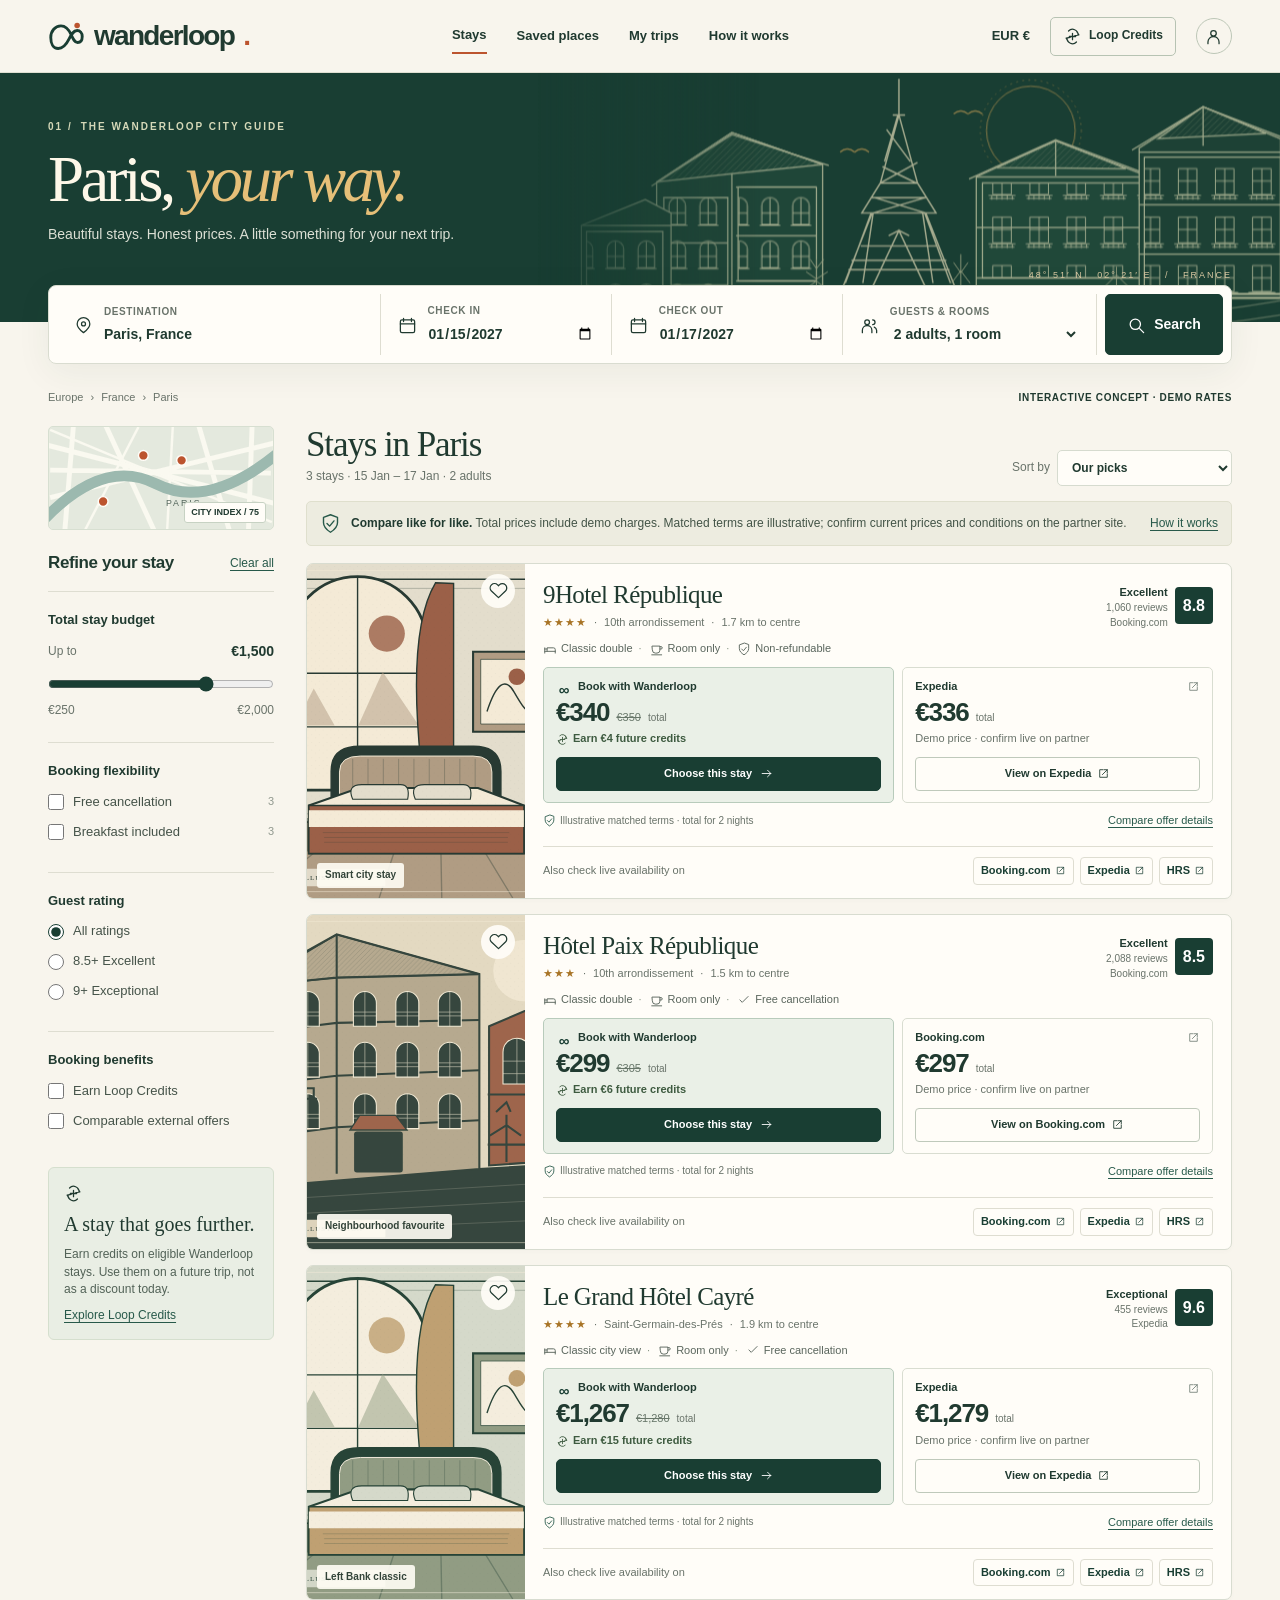
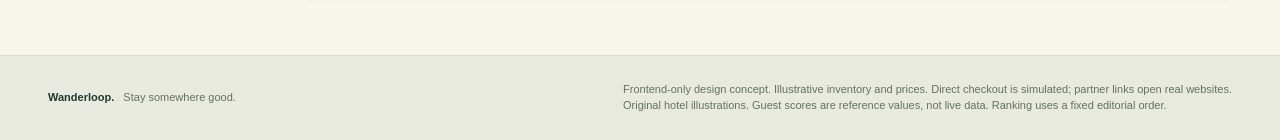
==== commit 4864fb89: "Use real OTA hotel deep links; keep checkout exclusive to Wanderloop" ====
--- a/index.html
+++ b/index.html
@@ -3,23 +3,44 @@
 <style>
 :root{--ink:#203a30;--muted:#69736a;--green:#193e33;--green2:#27594a;--cream:#f8f5ed;--paper:#fffdf8;--line:#deddd1;--orange:#bc542e;--gold:#e8b65c;--sage:#e8ede3;--shadow:0 8px 35px #203a3010;--serif:Georgia,'Times New Roman',serif}*{box-sizing:border-box}body{margin:0;background:var(--cream);color:var(--ink);font-family:Arial,Helvetica,sans-serif;font-size:14px;line-height:1.45}button,input,select{font:inherit}button,a,input,select{ -webkit-tap-highlight-color:transparent}button{cursor:pointer}button:focus-visible,a:focus-visible,input:focus-visible,select:focus-visible{outline:3px solid var(--orange);outline-offset:3px}button{color:inherit}a{color:inherit}svg{display:inline-block;vertical-align:middle;flex-shrink:0}.icon{width:19px;height:19px;stroke:currentColor;fill:none;stroke-width:1.6;stroke-linecap:round;stroke-linejoin:round}.wrap{max-width:1320px;margin:auto;padding:0 48px}.header{background:var(--cream);border-bottom:1px solid #dfdfd2}.nav{height:72px;display:flex;align-items:center;justify-content:space-between;gap:24px}.logo{display:flex;align-items:center;gap:9px;text-decoration:none;font-size:28px;font-weight:800;letter-spacing:-1.7px;line-height:1}.logo-mark{width:37px;height:37px}.logo i{font-style:normal;color:var(--orange)}.navlinks{display:flex;align-items:center;gap:30px}.navlinks button,.plain{border:0;background:none;padding:8px 0;font-size:13px;font-weight:600}.navlinks .active{border-bottom:2px solid var(--orange)}.navright{display:flex;align-items:center;gap:20px}.credit-button{display:flex;align-items:center;gap:7px;background:transparent;border:1px solid #b7c3b3;padding:9px 12px;border-radius:5px;font-weight:600;font-size:12px}.avatar{height:36px;width:36px;border:1px solid #bdc7b7;border-radius:50%;background:transparent;display:grid;place-items:center}.hero{background:var(--green);color:#fdf7e8;position:relative;overflow:hidden}.hero-inner{height:249px;position:relative;display:flex;align-items:center;z-index:1}.hero-copy{position:relative;z-index:2;padding-bottom:31px}.eyebrow{font-size:10px;font-weight:700;text-transform:uppercase;letter-spacing:2px;display:flex;align-items:center;gap:8px}.hero .eyebrow{color:#d5d8b8}.hero h1{font-family:var(--serif);font-weight:400;font-size:65px;letter-spacing:-3.6px;line-height:1.03;margin:12px 0 11px}.hero h1 em{font-weight:400;color:#e6bf78}.hero p{font-size:14px;color:#dce0d5;margin:0}.hero-art{position:absolute;right:0;top:0;width:58%;height:100%;opacity:.86}.hero-index{position:absolute;right:48px;bottom:40px;font-size:9px;text-transform:uppercase;letter-spacing:2px;color:#d9c8a2;z-index:2}.search-wrap{position:relative;margin-top:-37px;z-index:5}.searchbar{background:var(--paper);border:1px solid #d9dcd0;padding:8px;display:grid;grid-template-columns:1.4fr 1fr 1fr 1.1fr auto;border-radius:8px;box-shadow:var(--shadow);gap:0;min-height:79px}.field{display:flex;align-items:center;gap:11px;padding:10px 17px;border-right:1px solid var(--line);min-width:0}.field label{font-size:10px;letter-spacing:.6px;text-transform:uppercase;color:var(--muted);font-weight:700;display:block;margin-bottom:4px}.field input,.field select{background:none;border:none;color:var(--ink);font-weight:600;width:100%;min-width:0;padding:0;font-size:14px;outline:none}.field-content{width:100%;min-width:0}.field input[type=date]{color-scheme:light}.search-button,.primary{border:1px solid var(--green);background:var(--green);color:white;border-radius:5px;padding:12px 20px;font-weight:600;display:inline-flex;align-items:center;justify-content:center;gap:8px}.search-button{margin-left:8px;min-width:118px}.search-button:hover,.primary:hover{background:#30614d}.main{padding-top:26px;padding-bottom:55px}.breadcrumb{display:flex;align-items:center;gap:7px;color:var(--muted);font-size:11px;margin-bottom:20px}.breadcrumb a{text-decoration:none}.breadcrumb span:last-child{color:var(--ink);font-weight:600}.layout{display:grid;grid-template-columns:226px minmax(0,1fr);gap:32px}.sidebar{align-self:start}.side-title{display:flex;align-items:center;justify-content:space-between;margin:0 0 15px}.side-title h2{font-size:17px;margin:0;letter-spacing:-.4px}.link{border:0;background:none;text-decoration:underline;text-underline-offset:3px;font-size:12px;color:var(--green2);padding:0}.filter-block{padding:19px 0;border-top:1px solid var(--line)}.filter-block h3{font-size:13px;margin:0 0 12px}.filter-block label.check{display:flex;gap:9px;align-items:center;margin:11px 0;font-size:13px;color:#455349;cursor:pointer}.check input{accent-color:var(--green);width:16px;height:16px;margin:0}.check .count{margin-left:auto;color:#90988e;font-size:11px}.range-label{display:flex;align-items:center;justify-content:space-between;font-size:12px;color:var(--muted);margin-bottom:4px}.range-label strong{color:var(--ink);font-size:14px}input[type=range]{width:100%;accent-color:var(--green);margin:10px 0}.side-note{background:#e9eee4;border:1px solid #d5dfce;padding:15px;border-radius:6px;margin-top:6px}.side-note h4{font-family:var(--serif);font-size:20px;font-weight:400;margin:7px 0}.side-note p{font-size:12px;margin:5px 0;color:#526257}.map-art{border:1px solid #d7dfd1;background:#e8ece0;border-radius:5px;height:104px;position:relative;overflow:hidden;display:grid;place-items:center;margin:0 0 21px}.map-art svg{position:absolute;width:100%;height:100%}.map-caption{position:absolute;bottom:6px;right:7px;background:var(--paper);font-size:9px;font-weight:600;border:1px solid #c7d2c3;padding:3px 6px;border-radius:3px}.results-head{display:flex;justify-content:space-between;align-items:flex-end;gap:15px;margin-bottom:15px}.results-head h2{font-family:var(--serif);font-weight:400;font-size:35px;letter-spacing:-1.1px;line-height:1.1;margin:0 0 4px}.results-head p{font-size:12px;margin:0;color:var(--muted)}.sort{display:flex;align-items:center;gap:7px;white-space:nowrap;font-size:12px;color:var(--muted)}.sort select{background:var(--paper);border:1px solid #d6dbcf;padding:9px 26px 9px 10px;border-radius:5px;color:var(--ink);font-weight:600}.notice{background:#edece0;border:1px solid #dfdfcd;border-radius:5px;padding:11px 13px;display:flex;align-items:center;gap:10px;color:#435447;font-size:12px;margin-bottom:17px}.notice .icon{color:var(--green2);width:21px;height:21px}.notice strong{color:var(--ink)}.notice button{margin-left:auto;white-space:nowrap}.hotel-list{display:grid;gap:15px}.hotel{display:grid;grid-template-columns:218px minmax(0,1fr);background:var(--paper);border:1px solid #d8dcd0;border-radius:7px;overflow:hidden;box-shadow:0 2px 5px #203a3005}.hotel-photo{position:relative;min-height:258px;background:#dfd9c5}.hotel-photo img{width:100%;height:100%;position:absolute;inset:0;object-fit:cover;filter:saturate(.86)}.photo-label{position:absolute;bottom:10px;left:10px;padding:5px 8px;background:#fffdf5e8;color:#334439;font-size:10px;border-radius:3px;font-weight:600}.save{position:absolute;right:10px;top:10px;border:0;background:#fffdf8ed;border-radius:50%;width:34px;height:34px;display:grid;place-items:center}.save.saved .icon{fill:var(--orange);stroke:var(--orange)}.hotel-body{min-width:0;padding:17px 18px 13px;display:flex;flex-direction:column;gap:10px}.hotel-top{display:flex;justify-content:space-between;gap:8px;align-items:flex-start}.hotel-name{font-family:var(--serif);font-size:25px;line-height:1.12;font-weight:400;letter-spacing:-.6px;margin:0 0 6px}.hotel-meta{display:flex;align-items:center;flex-wrap:wrap;gap:7px;color:var(--muted);font-size:11px}.stars{color:#a87426;letter-spacing:1px;font-size:11px}.review{display:flex;align-items:center;gap:7px;text-align:right;white-space:nowrap}.review small{font-size:10px;color:var(--muted);display:block}.review b{font-size:11px}.score{background:var(--green);color:white;border-radius:4px;padding:7px 8px;font-size:16px;font-weight:700}.terms{display:flex;flex-wrap:wrap;gap:6px;align-items:center;font-size:11px;color:#5a665d}.terms span{display:inline-flex;align-items:center;gap:4px}.terms .icon{height:14px;width:14px}.terms span+span:before{content:'·';margin-right:4px;color:#8b9988}.offers{display:grid;grid-template-columns:1.13fr 1fr;gap:8px}.offer{padding:11px 12px;border:1px solid #d9ddd1;border-radius:5px;min-width:0}.offer.direct{background:#eaf0e7;border-color:#b8cbbb}.offer-brand{display:flex;align-items:center;gap:6px;font-size:11px;font-weight:700;white-space:nowrap}.mini-mark{width:16px;height:16px;display:inline-grid;place-items:center;color:var(--green);font-size:15px;font-weight:900}.offer-brand .external-icon{margin-left:auto;width:13px;height:13px;color:#77847b}.offer-price{display:flex;align-items:baseline;gap:7px;margin:2px 0 1px}.offer-price strong{font-size:26px;letter-spacing:-1.1px;line-height:1.2}.offer-price del{font-size:11px;color:#68776a}.offer-price span{font-size:10px;color:var(--muted)}.earn{font-size:11px;display:flex;align-items:center;gap:4px;color:#3e5b40;font-weight:600;min-height:21px}.earn .icon{width:13px;height:13px}.offer .primary,.offer .secondary{width:100%;padding:8px 6px;margin-top:7px;font-size:11px;white-space:nowrap;min-height:33px}.secondary{border:1px solid #bfc9bb;background:transparent;border-radius:4px;font-weight:600;display:inline-flex;justify-content:center;align-items:center;gap:6px}.secondary:hover{background:#f1f3eb}.offer .secondary .icon,.offer .primary .icon{width:13px;height:13px}.hotel-bottom{display:flex;justify-content:space-between;align-items:center;gap:8px;font-size:10px;color:var(--muted);margin-top:auto}.hotel-bottom button{font-size:11px}.equiv{display:flex;align-items:center;gap:4px}.equiv .icon{width:13px;height:13px;color:var(--green2)}.demo-label{font-size:10px;letter-spacing:.65px;font-weight:700;color:#96714c;text-transform:uppercase}.footer{background:#e9eadf;border-top:1px solid var(--line);padding:26px 0;color:#647065;font-size:11px}.footer .wrap{display:flex;justify-content:space-between;gap:20px;align-items:center}.footer strong{color:var(--ink)}.modal-overlay{position:fixed;inset:0;z-index:40;background:#112a24a8;display:none;align-items:center;justify-content:center;padding:20px;backdrop-filter:blur(3px)}.modal-overlay.open{display:flex}.modal{background:var(--paper);width:min(630px,100%);max-height:90vh;overflow:auto;border-radius:9px;border:1px solid var(--line);box-shadow:0 15px 65px #0003;padding:25px;position:relative}.close{position:absolute;top:15px;right:15px;background:transparent;border:1px solid var(--line);border-radius:50%;width:34px;height:34px;display:grid;place-items:center}.modal h2{font-family:var(--serif);font-weight:400;font-size:32px;margin:0 32px 12px 0;letter-spacing:-.6px}.modal p{color:var(--muted)}.modal table{width:100%;border-collapse:collapse;margin:18px 0;font-size:12px}.modal th,.modal td{border-bottom:1px solid var(--line);text-align:left;padding:10px 7px;vertical-align:top}.modal th{background:var(--sage)}.modal .primary{margin-top:8px}.modal .fine{font-size:11px;line-height:1.5}.empty{text-align:center;border:1px dashed #b7c3b2;padding:50px 15px;background:var(--paper);border-radius:7px}.empty h3{font-family:var(--serif);font-size:25px;font-weight:400}.mobile-filter{display:none}.toast{position:fixed;right:25px;bottom:25px;background:var(--green);color:white;padding:13px 20px;border-radius:5px;z-index:70;box-shadow:var(--shadow);opacity:0;pointer-events:none;transition:opacity .2s}.toast.on{opacity:1}.skip{position:absolute;left:-1000px}.skip:focus{left:10px;top:5px;z-index:100;background:white;padding:10px}.tag{font-size:10px;padding:3px 6px;background:#f3e3d1;color:#96562a;border-radius:3px;font-weight:700}.credit-pill{color:#395e48}.mobile-only{display:none}
 @media(min-width:1450px){.wrap{max-width:1400px}.hotel{grid-template-columns:247px minmax(0,1fr)}.hotel-photo{min-height:273px}}@media(max-width:1120px){.wrap{padding:0 28px}.layout{grid-template-columns:195px minmax(0,1fr);gap:20px}.hotel{grid-template-columns:173px minmax(0,1fr)}.hotel-body{padding:14px}.hotel-name{font-size:23px}.field{padding:10px 11px}.navlinks{gap:18px}.hero h1{font-size:58px}.hero-art{width:55%}.hero-index{right:28px}}@media(max-width:850px){.navlinks{display:none}.nav{height:61px}.logo{font-size:25px}.logo-mark{width:32px;height:32px}.hero-inner{height:215px}.hero h1{font-size:49px;letter-spacing:-2.2px}.hero-art{width:65%;opacity:.45}.hero-index{display:none}.searchbar{grid-template-columns:1fr 1fr;gap:0;min-height:0}.field{border-bottom:1px solid var(--line);padding:12px}.field:nth-child(2),.field:nth-child(4){border-right:none}.search-button{grid-column:span 2;margin:8px 0 0}.layout{grid-template-columns:1fr}.sidebar{display:none}.sidebar.open{display:block;background:var(--paper);border:1px solid var(--line);padding:18px;border-radius:6px}.map-art{display:none}.mobile-filter{display:inline-flex;gap:5px;align-items:center;border:1px solid var(--line);background:var(--paper);padding:9px;border-radius:5px}.results-head{align-items:center}.hotel{grid-template-columns:200px minmax(0,1fr)}.hotel-photo{min-height:248px}.breadcrumb{margin-bottom:15px}.main{padding-top:20px}.navright{gap:9px}.hero-copy{padding-bottom:28px}.credit-button{padding:8px}.navright .plain{display:none}}@media(max-width:560px){.wrap{padding:0 16px}.main{padding-top:20px;padding-bottom:30px}.logo{font-size:23px;letter-spacing:-1.4px}.logo-mark{width:30px}.navright{gap:7px}.credit-button{font-size:10px;padding:7px 6px}.avatar{width:31px;height:31px}.hero-inner{height:196px}.hero h1{font-size:42px;margin:10px 0;letter-spacing:-1.8px}.hero p{font-size:12px;max-width:255px}.eyebrow{font-size:9px;letter-spacing:1.5px}.hero-art{right:-20%;width:100%;opacity:.32}.field{gap:6px;padding:10px 8px}.field>.icon,.field>span .icon{width:16px}.field input,.field select{font-size:12px}.field label{font-size:9px}.search-wrap{margin-top:-32px}.results-head{flex-wrap:wrap;gap:9px}.results-head h2{font-size:30px}.sort{margin-left:auto}.sort>span{display:none}.sort select{max-width:160px}.notice{font-size:11px;align-items:flex-start}.notice button{font-size:10px;white-space:nowrap;align-self:center}.hotel{grid-template-columns:1fr}.hotel-photo{height:205px;min-height:0}.hotel-body{padding:14px 12px}.hotel-name{font-size:24px}.hotel-bottom{align-items:flex-start}.offer{padding:10px 8px}.offer-price strong{font-size:24px}.offer-price span{font-size:9px}.offer-brand{font-size:10px}.earn{font-size:10px}.hotel-top{gap:10px}.review{gap:5px}.review small{font-size:9px}.review b{font-size:10px}.footer .wrap{display:block}.footer .wrap>div+div{margin-top:10px}.modal{padding:19px}.modal table{font-size:11px}.modal th,.modal td{padding:8px 4px}.modal h2{font-size:28px}.mobile-only{display:inline}.desktop-only{display:none}}
-</style><link rel="stylesheet" href="checkout.css"></head><body>
+ .partner-row{display:flex;justify-content:space-between;align-items:center;gap:10px;border-top:1px solid var(--line);padding-top:10px;margin-top:7px;font-size:11px;color:var(--muted)}.partner-links{display:flex;flex-wrap:wrap;align-items:center;gap:6px}.partner-link{display:inline-flex;align-items:center;gap:4px;padding:5px 7px;border:1px solid var(--line);border-radius:4px;text-decoration:none;color:var(--green);font-size:11px;font-weight:600;background:var(--paper)}.partner-link:hover{background:var(--sage);border-color:var(--green)}.partner-link .icon{width:11px;height:11px}a.secondary{text-decoration:none;cursor:pointer}@media(max-width:650px){.partner-row{align-items:flex-start;flex-direction:column;gap:5px}.partner-links{width:100%}}</style><link rel="stylesheet" href="checkout.css"></head><body>
 <a class="skip" href="#results">Skip to hotel results</a>
 <header class="header"><div class="wrap nav"><a class="logo" href="#" aria-label="Wanderloop home"><svg class="logo-mark" viewBox="0 0 40 40" fill="none"><path d="M3 21c0-7 4.7-12.5 11-12.5 5.5 0 8.7 4.4 11 9.5 2.2 4.8 3.8 8.5 7 8.5 3 0 5-2.5 5-6.5s-2.4-6.5-5.5-6.5c-4 0-6.1 4-9 9.7C19 30.4 15.8 33 11 33 5.6 33 3 27.5 3 21Z" stroke="#193e33" stroke-width="3.1" stroke-linecap="round"/><circle cx="31.5" cy="8" r="3" fill="#bc542e"/></svg>wanderloop<i>.</i></a><nav class="navlinks" aria-label="Main navigation"><button class="active" data-action="stays">Stays</button><button data-action="saved">Saved places <span id="savedCount"></span></button><button data-action="how">How it works</button></nav><div class="navright"><button class="plain" data-action="currency">EUR €</button><button class="credit-button" data-action="credits"><span id="creditIcon"></span> Loop Credits</button><button class="avatar" aria-label="Open account" data-action="account"><span id="userIcon"></span></button></div></div></header>
 <section class="hero"><div class="wrap hero-inner"><div class="hero-copy"><div class="eyebrow"><span>01 /</span> THE WANDERLOOP CITY GUIDE</div><h1>Paris, <em>your way.</em></h1><p>Beautiful stays. Honest prices. A little something for your next trip.</p></div><svg class="hero-art" viewBox="0 0 720 260" preserveAspectRatio="xMidYMid slice" xmlns="http://www.w3.org/2000/svg" aria-hidden="true"><defs><pattern id="hatch" width="6" height="6" patternUnits="userSpaceOnUse"><path d="M0 6L6 0" stroke="#c7c79e" stroke-width=".45" opacity=".55"/></pattern><pattern id="windows" width="30" height="42" patternUnits="userSpaceOnUse"><path d="M7 30V12a8 8 0 0 1 16 0v18zM15 5v25M7 19h16M5 31h20" fill="none" stroke="#d7d6b0" stroke-width="1"/></pattern><pattern id="tallwin" width="36" height="47" patternUnits="userSpaceOnUse"><path d="M9 33V8h18v25zM18 8v25M9 20h18M5 34h26M6 37h24M8 34v4m5-4v4m5-4v4m5-4v4m5-4v4" fill="none" stroke="#d7d6b0" stroke-width=".9"/></pattern><linearGradient id="fade"><stop stop-color="#193e33"/><stop offset=".30" stop-color="#193e33" stop-opacity="0"/></linearGradient></defs><g fill="none" stroke="#d7d6b0" stroke-width="1.2" opacity=".85"><circle cx="478" cy="65" r="43" stroke="#d5a659" stroke-width=".8"/><circle cx="478" cy="65" r="49" stroke="#d5a659" stroke-width=".5" stroke-dasharray="2 4"/><path d="M0 225 Q190 216 350 234T720 216M0 239Q190 227 350 246T720 230M0 252Q190 241 350 259T720 244" opacity=".5"/><path d="M350 15v35m-6 0h12m-6 0L332 116l-18 29h72l-18-29-18-66M332 116h36M323 130h54M314 145h72M324 145l-32 81h28l30-64 30 64h28l-32-81M304 191h92m-95 9h98M313 177h74M338 64l23 31m-12-45-13 45m-4 21 36-20m-34 4 33 16m-42 29 51-15m-50 0 50 15M323 145l-25 68m27-68-10 68m60-68 25 68m-27-68 10 68M340 167l10-5 10 5" stroke="#dfd8b5" stroke-width="1.4"/><path d="M115 115l73-48 88 31v127H115z" fill="#244a3c"/><path d="M115 115l73-48 88 31-88 9z" fill="url(#hatch)"/><path d="M110 119l78-50 94 30M188 107v117M123 130h61m8-10h78M123 174h61m8-7h78M123 216h61m8-5h78"/><path d="M122 130h62v85h-62zM194 120h76v91h-76z" fill="url(#windows)"/><path d="M425 110l77-35 88 34v115H425z" fill="#254c3d"/><path d="M418 112l84-38 96 36M502 74v35M425 110h165M425 159h165M425 208h165"/><path d="M431 116h154v92H431z" fill="url(#tallwin)"/><path d="M445 101l57-26 68 27z" fill="url(#hatch)"/><path d="M583 82l62-40 75 31v154H583z" fill="#214437"/><path d="M576 84l69-42 78 30M645 42v38M583 86h137M583 137h137M583 185h137"/><path d="M588 91h132v133H588z" fill="url(#tallwin)"/><path d="M601 73l44-31 61 26z" fill="url(#hatch)"/><path d="M42 157l62-25 25 13v82H42z" fill="#244a3c"/><path d="M42 157h87M47 163h74v64H47z" fill="url(#windows)"/><path d="M0 223h720M0 228h720"/><g stroke="#c1c19b" stroke-width=".9"><path d="M270 220v-30m-12 30 12-9 11 9m-21-18 10 7 11-7m-17-12 6 9 7-9M410 223v-38m-9 28 9-12 9 12m-16-20 7 10 7-10M561 224v-27m-11 19 11-11 11 11"/></g><path d="M293 86q7-6 14 0m0 0q7-6 14 0M403 49q7-6 14 0m0 0q7-6 14 0" stroke="#d5a659"/></g><rect x="0" y="0" width="720" height="260" fill="url(#fade)"/></svg><div class="hero-index">48° 51′ N &nbsp; 02° 21′ E &nbsp; / &nbsp; FRANCE</div></div></section>
 <div class="wrap search-wrap"><form class="searchbar" id="searchForm"><div class="field"><span data-icon="pin"></span><div class="field-content"><label for="destination">Destination</label><input id="destination" list="destinations" value="Paris, France" required autocomplete="off"><datalist id="destinations"><option value="Paris, France"><option value="9Hotel République"><option value="Paix République"><option value="Le Grand Hôtel Cayré"></datalist></div></div><div class="field"><span data-icon="calendar"></span><div class="field-content"><label for="checkin">Check in</label><input id="checkin" type="date" value="2027-01-15" required></div></div><div class="field"><span data-icon="calendar"></span><div class="field-content"><label for="checkout">Check out</label><input id="checkout" type="date" value="2027-01-17" required></div></div><div class="field"><span data-icon="users"></span><div class="field-content"><label for="guests">Guests & rooms</label><select id="guests"><option value="2">2 adults, 1 room</option><option value="1">1 adult, 1 room</option><option value="3">3 adults, 1 room</option><option value="4">4 adults, 2 rooms</option></select></div></div><button class="search-button" type="submit"><span data-icon="search"></span> Search</button></form></div>
-<main class="wrap main" id="results"><div class="breadcrumb"><a href="#">Europe</a><span>›</span><span>France</span><span>›</span><span>Paris</span><span style="margin-left:auto" class="demo-label">Interactive concept · demo rates</span></div><div class="layout"><aside class="sidebar" id="sidebar"><div class="map-art" aria-label="Decorative Paris street-map illustration"><svg viewBox="0 0 226 104"><rect width="226" height="104" fill="#e4e9de"/><g stroke="#faf9f0" stroke-width="5" fill="none"><path d="M-5 18L237 80M0 72L230 16M55-5L109 112M149-10L184 110M24-5L15 105M206-5L202 110M0 44L225 47"/><path d="M0 3L226 97M90 0L33 110M125 0L119 110" stroke-width="2.5"/></g><path d="M-5 93Q55 31 108 58T232 27" stroke="#9cb9af" stroke-width="11" fill="none"/><g fill="#bc542e" stroke="#fffdf8" stroke-width="1.5"><circle cx="95" cy="29" r="5"/><circle cx="134" cy="34" r="5"/><circle cx="54" cy="76" r="5"/></g><text x="118" y="81" font-size="9" fill="#54675c" letter-spacing="2">PARIS</text></svg><span class="map-caption">CITY INDEX / 75</span></div><div class="side-title"><h2>Refine your stay</h2><button class="link" id="resetFilters">Clear all</button></div><div class="filter-block"><h3>Total stay budget</h3><div class="range-label"><span>Up to</span><strong id="budgetLabel">€1,500</strong></div><input type="range" id="budget" min="250" max="2000" step="25" value="1500" aria-label="Maximum total stay price"><div class="range-label"><span>€250</span><span id="budgetMax">€2,000</span></div></div><div class="filter-block"><h3>Booking flexibility</h3><label class="check"><input type="checkbox" id="flexible"> Free cancellation <span class="count">3</span></label><label class="check"><input type="checkbox" id="breakfast"> Breakfast included <span class="count">3</span></label></div><div class="filter-block"><h3>Guest rating</h3><label class="check"><input type="radio" name="rating" value="0" checked> All ratings</label><label class="check"><input type="radio" name="rating" value="8.5"> 8.5+ Excellent</label><label class="check"><input type="radio" name="rating" value="9"> 9+ Exceptional</label></div><div class="filter-block"><h3>Booking benefits</h3><label class="check"><input type="checkbox" id="reward"> Earn Loop Credits</label><label class="check"><input type="checkbox" id="matched"> Comparable external offers</label></div><div class="side-note"><span data-icon="loop"></span><h4>A stay that goes further.</h4><p>Earn credits on eligible Wanderloop stays. Use them on a future trip, not as a discount today.</p><button class="link" data-action="credits">Explore Loop Credits</button></div></aside><section class="results"><div class="results-head"><div><h2 id="resultTitle">Stays in Paris</h2><p id="resultSubtitle">3 stays · 15–17 January · 2 adults</p></div><button class="mobile-filter" id="mobileFilter" aria-expanded="false"><span data-icon="filter"></span> Filters</button><label class="sort"><span>Sort by</span><select id="sort"><option value="recommended">Our picks</option><option value="price">Lowest total price</option><option value="rating">Highest guest rating</option><option value="credits">Most Loop Credits</option></select></label></div><div class="notice"><span data-icon="shield"></span><div><strong>Compare like for like.</strong> Total prices include all demo charges. Matched demo offers have equivalent room, meal and cancellation terms.</div><button class="link" data-action="how">How it works</button></div><div class="hotel-list" id="hotelList" aria-live="polite"></div></section></div></main>
-<footer class="footer"><div class="wrap"><div><strong>Wanderloop.</strong> &nbsp; Stay somewhere good.</div><div>Frontend-only design concept. Illustrative inventory and prices, no live bookings.<br>Private demo photographs and displayed guest scores from supplied research screenshots. Ranking uses a fixed editorial order.</div></div></footer>
+<main class="wrap main" id="results"><div class="breadcrumb"><a href="#">Europe</a><span>›</span><span>France</span><span>›</span><span>Paris</span><span style="margin-left:auto" class="demo-label">Interactive concept · demo rates</span></div><div class="layout"><aside class="sidebar" id="sidebar"><div class="map-art" aria-label="Decorative Paris street-map illustration"><svg viewBox="0 0 226 104"><rect width="226" height="104" fill="#e4e9de"/><g stroke="#faf9f0" stroke-width="5" fill="none"><path d="M-5 18L237 80M0 72L230 16M55-5L109 112M149-10L184 110M24-5L15 105M206-5L202 110M0 44L225 47"/><path d="M0 3L226 97M90 0L33 110M125 0L119 110" stroke-width="2.5"/></g><path d="M-5 93Q55 31 108 58T232 27" stroke="#9cb9af" stroke-width="11" fill="none"/><g fill="#bc542e" stroke="#fffdf8" stroke-width="1.5"><circle cx="95" cy="29" r="5"/><circle cx="134" cy="34" r="5"/><circle cx="54" cy="76" r="5"/></g><text x="118" y="81" font-size="9" fill="#54675c" letter-spacing="2">PARIS</text></svg><span class="map-caption">CITY INDEX / 75</span></div><div class="side-title"><h2>Refine your stay</h2><button class="link" id="resetFilters">Clear all</button></div><div class="filter-block"><h3>Total stay budget</h3><div class="range-label"><span>Up to</span><strong id="budgetLabel">€1,500</strong></div><input type="range" id="budget" min="250" max="2000" step="25" value="1500" aria-label="Maximum total stay price"><div class="range-label"><span>€250</span><span id="budgetMax">€2,000</span></div></div><div class="filter-block"><h3>Booking flexibility</h3><label class="check"><input type="checkbox" id="flexible"> Free cancellation <span class="count">3</span></label><label class="check"><input type="checkbox" id="breakfast"> Breakfast included <span class="count">3</span></label></div><div class="filter-block"><h3>Guest rating</h3><label class="check"><input type="radio" name="rating" value="0" checked> All ratings</label><label class="check"><input type="radio" name="rating" value="8.5"> 8.5+ Excellent</label><label class="check"><input type="radio" name="rating" value="9"> 9+ Exceptional</label></div><div class="filter-block"><h3>Booking benefits</h3><label class="check"><input type="checkbox" id="reward"> Earn Loop Credits</label><label class="check"><input type="checkbox" id="matched"> Comparable external offers</label></div><div class="side-note"><span data-icon="loop"></span><h4>A stay that goes further.</h4><p>Earn credits on eligible Wanderloop stays. Use them on a future trip, not as a discount today.</p><button class="link" data-action="credits">Explore Loop Credits</button></div></aside><section class="results"><div class="results-head"><div><h2 id="resultTitle">Stays in Paris</h2><p id="resultSubtitle">3 stays · 15–17 January · 2 adults</p></div><button class="mobile-filter" id="mobileFilter" aria-expanded="false"><span data-icon="filter"></span> Filters</button><label class="sort"><span>Sort by</span><select id="sort"><option value="recommended">Our picks</option><option value="price">Lowest total price</option><option value="rating">Highest guest rating</option><option value="credits">Most Loop Credits</option></select></label></div><div class="notice"><span data-icon="shield"></span><div><strong>Compare like for like.</strong> Total prices include demo charges. Matched terms are illustrative; confirm current prices and conditions on the partner site.</div><button class="link" data-action="how">How it works</button></div><div class="hotel-list" id="hotelList" aria-live="polite"></div></section></div></main>
+<footer class="footer"><div class="wrap"><div><strong>Wanderloop.</strong> &nbsp; Stay somewhere good.</div><div>Frontend-only design concept. Illustrative inventory and prices. Direct checkout is simulated; partner links open real websites.<br>Original hotel illustrations. Guest scores are reference values, not live data. Ranking uses a fixed editorial order.</div></div></footer>
 <div class="modal-overlay" id="overlay"><section class="modal" role="dialog" aria-modal="true" aria-labelledby="modalTitle"><button class="close" id="closeModal" aria-label="Close dialog"><span data-icon="x"></span></button><div id="modalContent"></div></section></div><div class="toast" id="toast" role="status"></div>
 <script>
 const paths={pin:'<path d="M20 10c0 5-8 11-8 11S4 15 4 10a8 8 0 1 1 16 0Z"/><circle cx="12" cy="10" r="2.5"/>',calendar:'<rect x="3" y="5" width="18" height="16" rx="2"/><path d="M7 3v4m10-4v4M3 10h18"/>',users:'<circle cx="9" cy="8" r="3"/><path d="M3 21v-3a6 6 0 0 1 12 0v3M16 5a3 3 0 0 1 0 6m2 3a5 5 0 0 1 3 4v3"/>',search:'<circle cx="10.5" cy="10.5" r="6.5"/><path d="m16 16 5 5"/>',heart:'<path d="M20.8 4.9a5.5 5.5 0 0 0-7.8 0L12 6l-1.1-1.1a5.5 5.5 0 0 0-7.8 7.8L12 21l8.8-8.3a5.5 5.5 0 0 0 0-7.8Z"/>',user:'<circle cx="12" cy="8" r="3.5"/><path d="M5 21v-2a7 7 0 0 1 14 0v2"/>',loop:'<path d="M7 5a7 7 0 0 1 12 5m-2-5 3 5-5 1M17 19A7 7 0 0 1 5 14m2 5-3-5 5-1"/><path d="M12 8v8m-4-4h8"/>',shield:'<path d="M12 2 4 5v6c0 5 3.5 8 8 11 4.5-3 8-6 8-11V5z"/><path d="m8 12 3 3 5-6"/>',check:'<path d="m5 12 4 4L19 6"/>',external:'<path d="M13 5h6v6m0-6-9 9M19 13v6H5V5h6"/>',arrow:'<path d="M4 12h16m-6-6 6 6-6 6"/>',bed:'<path d="M3 19v-9m18 9v-6a3 3 0 0 0-3-3H7v6m-4 0h18M3 12h4"/>',coffee:'<path d="M4 7h13v7a5 5 0 0 1-5 5H9a5 5 0 0 1-5-5zM17 8h2a2 2 0 1 1 0 4h-2M3 22h17"/>',filter:'<path d="M3 6h18M6 12h12m-9 6h6"/>',x:'<path d="m6 6 12 12M18 6 6 18"/>'};
 const icon=n=>`<svg class="icon" viewBox="0 0 24 24" aria-hidden="true">${paths[n]||''}</svg>`;document.querySelectorAll('[data-icon]').forEach(e=>e.innerHTML=icon(e.dataset.icon));document.getElementById('creditIcon').innerHTML=icon('loop');document.getElementById('userIcon').innerHTML=icon('user');
 const hotels=[{id:'republique',name:'9Hotel République',area:'10th arrondissement',distance:'1.7 km to centre',stars:4,rating:8.8,reviews:'1,060',direct:350,discount:10,credit:4,external:336,partner:'Expedia',room:'Classic double',flex:false,breakfast:false,alternate:{price:400,breakfast:true,flex:true},label:'Smart city stay',photo:'assets/republique.svg',aliases:'9hotel 9 hotel republique république'},{id:'paix',name:'Hôtel Paix République',area:'10th arrondissement',distance:'1.5 km to centre',stars:3,rating:8.5,reviews:'2,088',direct:305,discount:6,credit:6,external:297,partner:'Booking.com',room:'Classic double',flex:true,breakfast:false,label:'Neighbourhood favourite',photo:'assets/paix.svg',aliases:'the originals city hotel paix republique république',alternate:{price:335,breakfast:true,flex:true}},{id:'cayre',name:'Le Grand Hôtel Cayré',area:'Saint-Germain-des-Prés',distance:'1.9 km to centre',stars:4,rating:9.6,reviews:'455',direct:1280,discount:13,credit:15,external:1279,partner:'Expedia',room:'Classic city view',flex:true,breakfast:false,label:'Left Bank classic',photo:'assets/cayre.svg',aliases:'miiro le grand hotel cayre cayré',alternate:{price:1360,breakfast:true,flex:true}}];
 const $=id=>document.getElementById(id);let saved=new Set();try{saved=new Set(JSON.parse(localStorage.getItem('wanderloop-saved')||'[]'))}catch{}let savedOnly=false,query='Paris, France',nights=2,guests=2,rooms=1,ci='2027-01-15',co='2027-01-17',lastFocus=null;const money=n=>'€'+Math.round(n).toLocaleString('en-IE');const factor=()=>nights/2*rooms;const cost=(h,kind)=>Math.round((kind==='external'?h.external:kind==='base'?h.direct:h.direct-h.discount)*factor());const credits=h=>Math.round(h.credit*factor());const normalize=s=>s.toLowerCase().normalize('NFD').replace(/[\u0300-\u036f]/g,'');const labelDate=d=>new Date(d+'T12:00:00').toLocaleDateString('en-GB',{day:'numeric',month:'short'});const getChoice=h=>{const needsFlex=$('flexible').checked,needsBreakfast=$('breakfast').checked;if((needsFlex&&!h.flex)||(needsBreakfast&&!h.breakfast)){return h.alternate?{...h,external:null,direct:h.alternate.price,discount:0,credit:0,room:h.room,flex:h.alternate.flex,breakfast:h.alternate.breakfast,alternative:true}:null}return h};
+
+const partnerPages={
+paix:{"Booking.com":"https://www.booking.com/hotel/fr/paix-republique.en-gb.html","Expedia":"https://euro.expedia.net/Paris-Hotels-Hotel-The-Originals-Paris-Paix-Republique.h517074.Hotel-Information","HRS":"https://www.hrs.com/en/detail?hn=48123&location=%4048868220%2C2361671&perimeter=30"},
+republique:{"Booking.com":"https://www.booking.com/hotel/fr/9hotel-republique.en-gb.html","Expedia":"https://euro.expedia.net/Paris-Hotels-9HOTEL-REPUBLIQUE.h11763129.Hotel-Information","HRS":"https://www.hrs.com/en/detail?hn=60029&location=%4048870850%2C2360590&perimeter=3"},
+cayre:{"Booking.com":"https://www.booking.com/hotel/fr/legrandhotelcayre.en-gb.html","Expedia":"https://euro.expedia.net/Paris-Hotels-Le-Grand-Hotel-Cayre.h103573280.Hotel-Information","HRS":"https://www.hrs.com/en/detail?hn=17428&location=%4048855376%2C2325389&perimeter=30"}
+};
+// Build fresh search parameters; omit session identifiers, tracking, stale prices and rate plans.
+function partnerUrl(id,provider,search={ci,co,guests,rooms}){
+ const page=partnerPages[id]?.[provider];if(!page)return null;
+ const {ci:start,co:end,guests:g,rooms:r}=search;
+ const occupants=Array.from({length:r},(_,i)=>Math.floor(g/r)+(i<g%r?1:0));
+ let p={};
+ if(provider==="Booking.com")p={checkin:start,checkout:end,group_adults:g,group_children:0,no_rooms:r,sb_price_type:"total",selected_currency:"EUR"};
+ else if(provider==="Expedia"){p={chkin:start,chkout:end,destination:"Paris, France",regionId:2734,top_cur:"EUR"};occupants.forEach((n,i)=>p["rm"+(i+1)]="a"+n)}
+ else {const [sy,sm,sd]=start.split("-"),[ey,em,ed]=end.split("-");p={startDateDay:+sd,startDateMonth:+sm,startDateYear:sy,endDateDay:+ed,endDateMonth:+em,endDateYear:ey,currency:"EUR",rooms:r};occupants.forEach((n,i)=>{p["numberOfAdults["+i+"]"]=n;if(n<=2)p["type["+i+"]"]=n===1?"SINGLEROOM":"DOUBLEROOM"})}
+ return page+(page.includes("?")?"&":"?")+Object.entries(p).map(([k,v])=>encodeURIComponent(k)+"="+encodeURIComponent(v)).join("&");
+}
+const htmlAttr=s=>String(s).replace(/&/g,"&amp;").replace(/"/g,"&quot;").replace(/</g,"&lt;").replace(/>/g,"&gt;");
+function partnerLink(h,provider,cls="partner-link",label=provider){return '<a class="'+cls+'" href="'+htmlAttr(partnerUrl(h.id,provider))+'" referrerpolicy="no-referrer" aria-label="View '+htmlAttr(h.name)+' on '+htmlAttr(provider)+' (external website)">'+label+' '+icon("external")+'</a>'}
+function partnerRow(h){return '<div class="partner-row"><span>Also check live availability on</span><div class="partner-links">'+Object.keys(partnerPages[h.id]).map(provider=>partnerLink(h,provider)).join("")+'</div></div>'}
+
 function render(){const rating=Number(document.querySelector('[name=rating]:checked').value),budget=Number($('budget').value);$('budgetLabel').textContent=money(budget);let items=hotels.filter(h=>!savedOnly||saved.has(h.id)).filter(h=>normalize(query).includes('paris')||normalize(h.name+' '+h.aliases).includes(normalize(query))).map(getChoice).filter(Boolean).filter(h=>h.rating>=rating&&Math.min(cost(h),h.external==null?Infinity:cost(h,'external'))<=budget&&(!$('reward').checked||h.credit>0)&&(!$('matched').checked||h.external!=null));const sort=$('sort').value;if(sort==='price')items.sort((a,b)=>Math.min(cost(a),a.external==null?Infinity:cost(a,'external'))-Math.min(cost(b),b.external==null?Infinity:cost(b,'external')));if(sort==='rating')items.sort((a,b)=>b.rating-a.rating);if(sort==='credits')items.sort((a,b)=>credits(b)-credits(a));$('resultTitle').textContent=savedOnly?'Your saved stays':normalize(query).includes('paris')?'Stays in Paris':'Matching stays';$('resultSubtitle').textContent=`${items.length} ${items.length===1?'stay':'stays'} · ${labelDate(ci)} – ${labelDate(co)} · ${guests} ${guests===1?'adult':'adults'}${rooms>1?' · '+rooms+' rooms':''}`;$('savedCount').textContent=saved.size?`(${saved.size})`:'';$('hotelList').innerHTML=items.length?items.map(card).join(''):`<div class="empty"><h3>No stays match these choices.</h3><p>Try a different budget, a Paris hotel name, or clear your filters.</p><button class="primary" data-action="clear">Clear filters and show Paris</button></div>`;}
-function card(h){const d=cost(h),e=h.external==null?null:cost(h,'external'),isSaved=saved.has(h.id);return `<article class="hotel"><div class="hotel-photo"><img src="${h.photo}" alt="Illustrative architectural artwork for ${h.name}" loading="lazy"><button class="save ${isSaved?'saved':''}" data-action="save" data-id="${h.id}" aria-pressed="${isSaved}" aria-label="${isSaved?'Remove':'Save'} ${h.name}">${icon('heart')}</button><span class="photo-label">${h.label}</span></div><div class="hotel-body"><div class="hotel-top"><div><h3 class="hotel-name">${h.name}</h3><div class="hotel-meta"><span class="stars" aria-label="${h.stars} stars">${'★'.repeat(h.stars)}</span><span>·</span><span>${h.area}</span><span>·</span><span>${h.distance}</span></div></div><div class="review"><div><b>${h.rating>=9?'Exceptional':'Excellent'}</b><small>${h.reviews} reviews</small><small>${h.id==='cayre'?'Expedia':'Booking.com'}</small></div><span class="score">${h.rating.toFixed(1)}</span></div></div><div class="terms"><span>${icon('bed')} ${h.room}</span><span>${icon('coffee')} ${h.breakfast?'Breakfast included':'Room only'}</span><span>${icon(h.flex?'check':'shield')} ${h.flex?'Free cancellation':'Non-refundable'}</span>${h.alternative?'<span class="tag">Flexible alternative</span>':''}</div><div class="offers"><div class="offer direct"><div class="offer-brand"><span class="mini-mark">∞</span> Book with Wanderloop</div><div class="offer-price"><strong>${money(d)}</strong>${h.discount?`<del>${money(cost(h,'base'))}</del>`:''}<span>total</span></div><div class="earn">${h.credit?`${icon('loop')} Earn ${money(credits(h))} future credits`:'No additional credit incentive'}</div><button class="primary" data-action="book" data-id="${h.id}" data-alt="${!!h.alternative}">Choose this stay ${icon('arrow')}</button></div><div class="offer"><div class="offer-brand">${e==null?'External comparison':h.partner}${icon('external').replace('class="icon"','class="icon external-icon"')}</div>${e==null?`<div class="offer-price"><strong>—</strong></div><div class="earn" style="color:var(--muted)">No equivalent rate in this demo</div><button class="secondary" data-action="compare" data-id="${h.id}" data-alt="true">View terms</button>`:`<div class="offer-price"><strong>${money(e)}</strong><span>total</span></div><div class="earn" style="color:var(--muted);font-weight:400">Book on partner website</div><button class="secondary" data-action="external" data-id="${h.id}">View partner offer ${icon('external')}</button>`}</div></div><div class="hotel-bottom"><span class="equiv">${icon('shield')} ${e==null?'Different-value offer · not matched':'Matched demo terms · total for '+nights+' '+(nights===1?'night':'nights')}</span><button class="link" data-action="compare" data-id="${h.id}" data-alt="${!!h.alternative}">Compare offer details</button></div></div></article>`}
+function card(h){const d=cost(h),e=h.external==null?null:cost(h,'external'),isSaved=saved.has(h.id);return `<article class="hotel"><div class="hotel-photo"><img src="${h.photo}" alt="Illustrative architectural artwork for ${h.name}" loading="lazy"><button class="save ${isSaved?'saved':''}" data-action="save" data-id="${h.id}" aria-pressed="${isSaved}" aria-label="${isSaved?'Remove':'Save'} ${h.name}">${icon('heart')}</button><span class="photo-label">${h.label}</span></div><div class="hotel-body"><div class="hotel-top"><div><h3 class="hotel-name">${h.name}</h3><div class="hotel-meta"><span class="stars" aria-label="${h.stars} stars">${'★'.repeat(h.stars)}</span><span>·</span><span>${h.area}</span><span>·</span><span>${h.distance}</span></div></div><div class="review"><div><b>${h.rating>=9?'Exceptional':'Excellent'}</b><small>${h.reviews} reviews</small><small>${h.id==='cayre'?'Expedia':'Booking.com'}</small></div><span class="score">${h.rating.toFixed(1)}</span></div></div><div class="terms"><span>${icon('bed')} ${h.room}</span><span>${icon('coffee')} ${h.breakfast?'Breakfast included':'Room only'}</span><span>${icon(h.flex?'check':'shield')} ${h.flex?'Free cancellation':'Non-refundable'}</span>${h.alternative?'<span class="tag">Flexible alternative</span>':''}</div><div class="offers"><div class="offer direct"><div class="offer-brand"><span class="mini-mark">∞</span> Book with Wanderloop</div><div class="offer-price"><strong>${money(d)}</strong>${h.discount?`<del>${money(cost(h,'base'))}</del>`:''}<span>total</span></div><div class="earn">${h.credit?`${icon('loop')} Earn ${money(credits(h))} future credits`:'No additional credit incentive'}</div><button class="primary" data-action="book" data-id="${h.id}" data-alt="${!!h.alternative}">Choose this stay ${icon('arrow')}</button></div><div class="offer"><div class="offer-brand">${e==null?'External comparison':h.partner}${icon('external').replace('class="icon"','class="icon external-icon"')}</div>${e==null?`<div class="offer-price"><strong>—</strong></div><div class="earn" style="color:var(--muted)">No equivalent rate in this demo</div><button class="secondary" data-action="compare" data-id="${h.id}" data-alt="true">View terms</button>`:`<div class="offer-price"><strong>${money(e)}</strong><span>total</span></div><div class="earn" style="color:var(--muted);font-weight:400">Demo price · confirm live on partner</div>${partnerLink(h,h.partner,"secondary","View on "+h.partner)}`}</div></div><div class="hotel-bottom"><span class="equiv">${icon('shield')} ${e==null?'Different-value offer · not matched':'Illustrative matched terms · total for '+nights+' '+(nights===1?'night':'nights')}</span><button class="link" data-action="compare" data-id="${h.id}" data-alt="${!!h.alternative}">Compare offer details</button></div>${partnerRow(h)}</div></article>`}
 function openModal(content){lastFocus=document.activeElement;$('modalContent').innerHTML=content;$('overlay').classList.add('open');document.body.style.overflow='hidden';$('closeModal').focus()}function closeModal(){$('overlay').classList.remove('open');document.body.style.overflow='';if(lastFocus)lastFocus.focus()}function toast(message){$('toast').textContent=message;$('toast').classList.add('on');clearTimeout(window.toastTimer);window.toastTimer=setTimeout(()=>$('toast').classList.remove('on'),2200)}
-function compare(h,alt){const selected=alt?{...h,external:null,direct:h.alternate.price,discount:0,credit:0,breakfast:true,flex:true}:h;openModal(`<div class="eyebrow">Offer comparison / demo</div><h2 id="modalTitle">${h.name}</h2><p>Compare the actual amount due today and the conditions of each offer. Credits are separate from the payable price.</p><table><thead><tr><th>Terms</th><th>Wanderloop</th><th>${selected.external==null?'External':'Partner'}</th></tr></thead><tbody><tr><td>Total for ${nights} nights</td><td><strong>${money(cost(selected))}</strong></td><td>${selected.external==null?'Not matched':money(cost(selected,'external'))}</td></tr><tr><td>Room</td><td>${selected.room}</td><td>${selected.external==null?'—':selected.room}</td></tr><tr><td>Meals</td><td>${selected.breakfast?'Breakfast included':'Room only'}</td><td>${selected.external==null?'—':'Room only'}</td></tr><tr><td>Cancellation</td><td>${selected.flex?'Free cancellation':'Non-refundable'}</td><td>${selected.external==null?'—':selected.flex?'Free cancellation':'Non-refundable'}</td></tr><tr><td>Payment</td><td>Pay today (demo)</td><td>${selected.external==null?'—':'Pay today (demo)'}</td></tr><tr><td>Future credits</td><td>${money(credits(selected))}</td><td>None</td></tr></tbody></table>${!alt&&h.alternate?`<div class="notice"><div><strong>Another option: ${money(h.alternate.price*factor())}</strong><br>Breakfast + free cancellation. Different terms, not an equivalent rate.</div><button class="link" data-action="compare" data-id="${h.id}" data-alt="true">See option</button></div>`:''}<p class="fine">All prices, equivalence, payment and eligibility in this prototype are illustrative. No live quotes or real availability are verified.</p><button class="primary" data-action="book" data-id="${h.id}" data-alt="${alt}">Choose Wanderloop ${icon('arrow')}</button>`)}
-function handle(action,id,alt){const h=hotels.find(x=>x.id===id);switch(action){case 'stays':savedOnly=false;render();$('results').scrollIntoView({behavior:'smooth'});break;case 'saved':savedOnly=true;render();$('results').scrollIntoView({behavior:'smooth'});break;case 'save':if(saved.has(id)){saved.delete(id);toast('Removed from saved stays')}else{saved.add(id);toast('Added to saved stays')}try{localStorage.setItem('wanderloop-saved',JSON.stringify([...saved]))}catch{}render();break;case 'clear':savedOnly=false;query='Paris, France';$('destination').value=query;reset();break;case 'how':openModal(`<div class="eyebrow">The Wanderloop promise</div><h2 id="modalTitle">Same stay. Clear choices.</h2><p>We make the total price, room type, meals, cancellation conditions and payment terms easy to compare.</p><h3>1. Match the offer, not just the hotel.</h3><p>Only comparable options sit side by side. Flexible or breakfast-inclusive alternatives are shown separately.</p><h3>2. See what you pay today.</h3><p>Direct and external prices remain visible, even when an external offer is cheaper.</p><h3>3. Keep future value separate.</h3><p>Loop Credits may be earned on eligible completed stays. They're not a cash discount today.</p><p class="fine">This is an interactive frontend concept; all offers and terms are illustrative.</p>`);break;case 'credits':openModal(`<div class="eyebrow">Wanderloop loyalty / demo</div><h2 id="modalTitle">Make the next trip count.</h2><p>Loop Credits reward eligible completed Wanderloop stays. See your exact potential reward before choosing a hotel.</p><div class="notice"><span>${icon('loop')}</span><div><strong>€0 available credits</strong><br>Sample account · no real reward balance.</div></div><h3>How credits work in this concept</h3><p>Credits are added after the stay is completed and may be used on a future eligible booking. Cancellations do not earn credits. Expiry and redemption rules are not yet defined.</p><button class="primary" id="modalDone">Explore stays ${icon('arrow')}</button>`);break;case 'compare':compare(h,alt);break;case 'book':{const selected=alt?{...h,direct:h.alternate.price,discount:0,credit:0}:h;openModal(`<div class="eyebrow">Direct booking / prototype</div><h2 id="modalTitle">${h.name}</h2><p>${labelDate(ci)} – ${labelDate(co)} · ${guests} adults · ${rooms} ${rooms===1?'room':'rooms'}</p><table><tr><td>Total payable today</td><td><strong>${money(cost(selected))}</strong></td></tr><tr><td>Future Loop Credits</td><td>${money(credits(selected))}</td></tr></table><p>You've reached the end of this frontend booking concept. No reservation will be made and no payment details are collected.</p><button class="primary" id="modalDone">Back to results</button>`);break}case 'external':openModal(`<div class="eyebrow">Partner offer / prototype</div><h2 id="modalTitle">Continue to ${h.partner}</h2><p>${h.name} · ${labelDate(ci)} – ${labelDate(co)}</p><div class="notice"><div><strong>${money(cost(h,'external'))} total</strong><br>Illustrative external price. A live product would revalidate the rate and redirect you to the partner for completion.</div></div><p>No live affiliate URL is configured in this frontend.</p><button class="primary" id="modalDone">Back to comparison</button>`);break;case 'account':openModal(`<div class="eyebrow">Guest account</div><h2 id="modalTitle">Your travel notebook.</h2><p>Saved stays are stored in this browser. There is no sign-in or account backend in this demo.</p><button class="primary" data-action="saved" id="modalSaved">View ${saved.size} saved ${saved.size===1?'stay':'stays'}</button>`);break;case 'currency':openModal(`<h2 id="modalTitle">Currency</h2><p>EUR — Euro. This European market concept uses euro pricing only.</p><button class="primary" id="modalDone">Done</button>`);break;}}
+function compare(h,alt){const selected=alt?{...h,external:null,direct:h.alternate.price,discount:0,credit:0,breakfast:true,flex:true}:h;openModal(`<div class="eyebrow">Offer comparison / demo</div><h2 id="modalTitle">${h.name}</h2><p>Compare the actual amount due today and the conditions of each offer. Credits are separate from the payable price.</p><table><thead><tr><th>Terms</th><th>Wanderloop</th><th>${selected.external==null?'External':'Partner'}</th></tr></thead><tbody><tr><td>Total for ${nights} nights</td><td><strong>${money(cost(selected))}</strong></td><td>${selected.external==null?'Not matched':money(cost(selected,'external'))}</td></tr><tr><td>Room</td><td>${selected.room}</td><td>${selected.external==null?'—':selected.room}</td></tr><tr><td>Meals</td><td>${selected.breakfast?'Breakfast included':'Room only'}</td><td>${selected.external==null?'—':'Room only'}</td></tr><tr><td>Cancellation</td><td>${selected.flex?'Free cancellation':'Non-refundable'}</td><td>${selected.external==null?'—':selected.flex?'Free cancellation':'Non-refundable'}</td></tr><tr><td>Payment</td><td>Pay today (demo)</td><td>${selected.external==null?'—':'Pay today (demo)'}</td></tr><tr><td>Future credits</td><td>${money(credits(selected))}</td><td>None</td></tr></tbody></table>${!alt&&h.alternate?`<div class="notice"><div><strong>Another option: ${money(h.alternate.price*factor())}</strong><br>Breakfast + free cancellation. Different terms, not an equivalent rate.</div><button class="link" data-action="compare" data-id="${h.id}" data-alt="true">See option</button></div>`:''}<p class="fine">The matched-rate scenario is illustrative. Actual prices, terms and availability on the partner website may differ. Check the provider before booking.</p><div class="ck-actions"><button class="primary" data-action="book" data-id="${h.id}" data-alt="${alt}">Choose Wanderloop ${icon('arrow')}</button>${selected.external==null?"":partnerLink(h,h.partner,"secondary","View on "+h.partner)}</div>${partnerRow(h)}`)}
+function handle(action,id,alt){const h=hotels.find(x=>x.id===id);switch(action){case 'stays':savedOnly=false;render();$('results').scrollIntoView({behavior:'smooth'});break;case 'saved':savedOnly=true;render();$('results').scrollIntoView({behavior:'smooth'});break;case 'save':if(saved.has(id)){saved.delete(id);toast('Removed from saved stays')}else{saved.add(id);toast('Added to saved stays')}try{localStorage.setItem('wanderloop-saved',JSON.stringify([...saved]))}catch{}render();break;case 'clear':savedOnly=false;query='Paris, France';$('destination').value=query;reset();break;case 'how':openModal(`<div class="eyebrow">The Wanderloop promise</div><h2 id="modalTitle">Same stay. Clear choices.</h2><p>We make the total price, room type, meals, cancellation conditions and payment terms easy to compare.</p><h3>1. Match the offer, not just the hotel.</h3><p>Only comparable options sit side by side. Flexible or breakfast-inclusive alternatives are shown separately.</p><h3>2. See what you pay today.</h3><p>Direct and external prices remain visible, even when an external offer is cheaper.</p><h3>3. Keep future value separate.</h3><p>Loop Credits may be earned on eligible completed stays. They're not a cash discount today.</p><p class="fine">This is an interactive frontend concept; all offers and terms are illustrative.</p>`);break;case 'credits':openModal(`<div class="eyebrow">Wanderloop loyalty / demo</div><h2 id="modalTitle">Make the next trip count.</h2><p>Loop Credits reward eligible completed Wanderloop stays. See your exact potential reward before choosing a hotel.</p><div class="notice"><span>${icon('loop')}</span><div><strong>€0 available credits</strong><br>Sample account · no real reward balance.</div></div><h3>How credits work in this concept</h3><p>Credits are added after the stay is completed and may be used on a future eligible booking. Cancellations do not earn credits. Expiry and redemption rules are not yet defined.</p><button class="primary" id="modalDone">Explore stays ${icon('arrow')}</button>`);break;case 'compare':compare(h,alt);break;case 'book':{const selected=alt?{...h,direct:h.alternate.price,discount:0,credit:0}:h;openModal(`<div class="eyebrow">Direct booking / prototype</div><h2 id="modalTitle">${h.name}</h2><p>${labelDate(ci)} – ${labelDate(co)} · ${guests} adults · ${rooms} ${rooms===1?'room':'rooms'}</p><table><tr><td>Total payable today</td><td><strong>${money(cost(selected))}</strong></td></tr><tr><td>Future Loop Credits</td><td>${money(credits(selected))}</td></tr></table><p>You've reached the end of this frontend booking concept. No reservation will be made and no payment details are collected.</p><button class="primary" id="modalDone">Back to results</button>`);break}case 'external':if(h)window.location.assign(partnerUrl(h.id,h.partner));break;case 'account':openModal(`<div class="eyebrow">Guest account</div><h2 id="modalTitle">Your travel notebook.</h2><p>Saved stays are stored in this browser. There is no sign-in or account backend in this demo.</p><button class="primary" data-action="saved" id="modalSaved">View ${saved.size} saved ${saved.size===1?'stay':'stays'}</button>`);break;case 'currency':openModal(`<h2 id="modalTitle">Currency</h2><p>EUR — Euro. This European market concept uses euro pricing only.</p><button class="primary" id="modalDone">Done</button>`);break;}}
 document.addEventListener('click',e=>{const b=e.target.closest('[data-action]');if(b){if(b.id==='modalSaved')closeModal();handle(b.dataset.action,b.dataset.id,b.dataset.alt==='true')}if(e.target.closest('#modalDone'))closeModal()});$('closeModal').addEventListener('click',closeModal);$('overlay').addEventListener('click',e=>{if(e.target===$('overlay'))closeModal()});document.addEventListener('keydown',e=>{if(!$('overlay').classList.contains('open'))return;if(e.key==='Escape')closeModal();if(e.key==='Tab'){const fs=[...$('overlay').querySelectorAll('button:not([disabled]),a[href],input,select')];if(e.shiftKey&&document.activeElement===fs[0]){e.preventDefault();fs.at(-1).focus()}else if(!e.shiftKey&&document.activeElement===fs.at(-1)){e.preventDefault();fs[0].focus()}}});function reset(){$('budget').value=Math.min(Number($('budget').max),Math.max(1500,Math.round(1500*factor())));['flexible','breakfast','reward','matched'].forEach(i=>$(i).checked=false);document.querySelector('[name=rating][value="0"]').checked=true;render()}$('resetFilters').addEventListener('click',reset);$('sidebar').addEventListener('input',render);$('sort').addEventListener('change',render);$('mobileFilter').addEventListener('click',()=>{const open=$('sidebar').classList.toggle('open');$('mobileFilter').setAttribute('aria-expanded',open)});$('searchForm').addEventListener('submit',e=>{e.preventDefault();const start=$('checkin').value,end=$('checkout').value;const days=Math.round((Date.parse(end)-Date.parse(start))/86400000);if(days<1||days>30){$('checkout').setCustomValidity('Choose a checkout 1–30 nights after check-in.');$('checkout').reportValidity();return}$('checkout').setCustomValidity('');nights=days;ci=start;co=end;query=$('destination').value.trim();guests=Number($('guests').value);rooms=guests===4?2:1;savedOnly=false;const max=Math.max(2000,Math.ceil(2000*factor()/25)*25);$('budget').max=max;$('budgetMax').textContent=money(max);$('budget').value=Math.min(max,Math.max(1500,Math.round(1500*factor())));render();$('results').scrollIntoView({behavior:'smooth'});toast('Demo results updated')});$('checkout').addEventListener('input',()=>$('checkout').setCustomValidity(''));$('checkin').addEventListener('input',()=>{$('checkout').setCustomValidity('');const d=new Date($('checkin').value+'T00:00:00Z');d.setUTCDate(d.getUTCDate()+1);if(!isNaN(d))$('checkout').min=d.toISOString().slice(0,10)});render();
 </script><script src="checkout.js"></script></body></html>
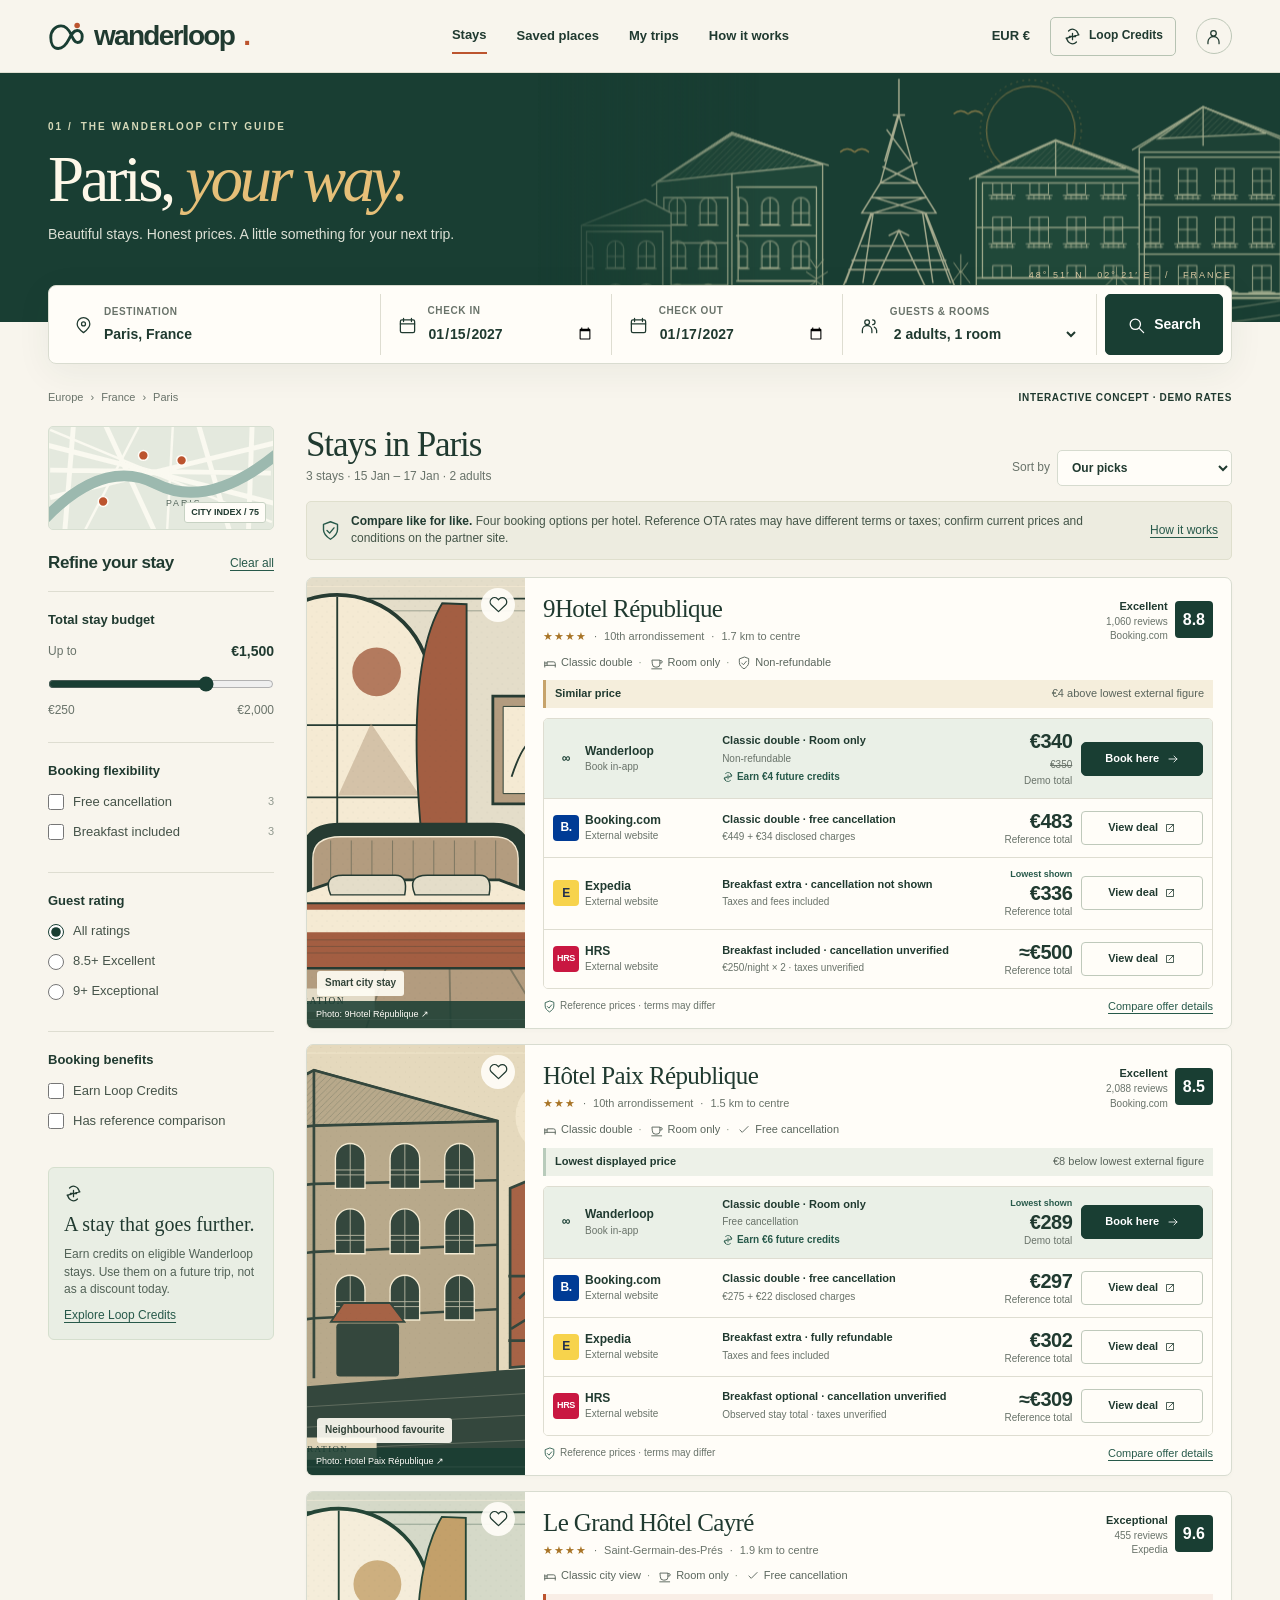
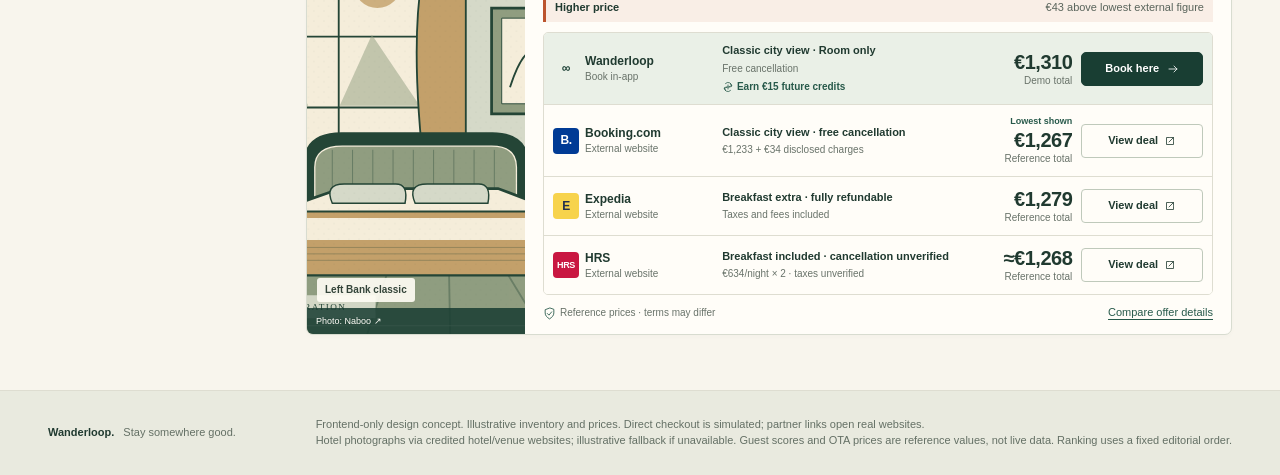
==== commit 8a8833f5: "Show four OTA/direct prices, actual hotel photos and three pricing scenarios" ====
--- a/index.html
+++ b/index.html
@@ -3,18 +3,42 @@
 <style>
 :root{--ink:#203a30;--muted:#69736a;--green:#193e33;--green2:#27594a;--cream:#f8f5ed;--paper:#fffdf8;--line:#deddd1;--orange:#bc542e;--gold:#e8b65c;--sage:#e8ede3;--shadow:0 8px 35px #203a3010;--serif:Georgia,'Times New Roman',serif}*{box-sizing:border-box}body{margin:0;background:var(--cream);color:var(--ink);font-family:Arial,Helvetica,sans-serif;font-size:14px;line-height:1.45}button,input,select{font:inherit}button,a,input,select{ -webkit-tap-highlight-color:transparent}button{cursor:pointer}button:focus-visible,a:focus-visible,input:focus-visible,select:focus-visible{outline:3px solid var(--orange);outline-offset:3px}button{color:inherit}a{color:inherit}svg{display:inline-block;vertical-align:middle;flex-shrink:0}.icon{width:19px;height:19px;stroke:currentColor;fill:none;stroke-width:1.6;stroke-linecap:round;stroke-linejoin:round}.wrap{max-width:1320px;margin:auto;padding:0 48px}.header{background:var(--cream);border-bottom:1px solid #dfdfd2}.nav{height:72px;display:flex;align-items:center;justify-content:space-between;gap:24px}.logo{display:flex;align-items:center;gap:9px;text-decoration:none;font-size:28px;font-weight:800;letter-spacing:-1.7px;line-height:1}.logo-mark{width:37px;height:37px}.logo i{font-style:normal;color:var(--orange)}.navlinks{display:flex;align-items:center;gap:30px}.navlinks button,.plain{border:0;background:none;padding:8px 0;font-size:13px;font-weight:600}.navlinks .active{border-bottom:2px solid var(--orange)}.navright{display:flex;align-items:center;gap:20px}.credit-button{display:flex;align-items:center;gap:7px;background:transparent;border:1px solid #b7c3b3;padding:9px 12px;border-radius:5px;font-weight:600;font-size:12px}.avatar{height:36px;width:36px;border:1px solid #bdc7b7;border-radius:50%;background:transparent;display:grid;place-items:center}.hero{background:var(--green);color:#fdf7e8;position:relative;overflow:hidden}.hero-inner{height:249px;position:relative;display:flex;align-items:center;z-index:1}.hero-copy{position:relative;z-index:2;padding-bottom:31px}.eyebrow{font-size:10px;font-weight:700;text-transform:uppercase;letter-spacing:2px;display:flex;align-items:center;gap:8px}.hero .eyebrow{color:#d5d8b8}.hero h1{font-family:var(--serif);font-weight:400;font-size:65px;letter-spacing:-3.6px;line-height:1.03;margin:12px 0 11px}.hero h1 em{font-weight:400;color:#e6bf78}.hero p{font-size:14px;color:#dce0d5;margin:0}.hero-art{position:absolute;right:0;top:0;width:58%;height:100%;opacity:.86}.hero-index{position:absolute;right:48px;bottom:40px;font-size:9px;text-transform:uppercase;letter-spacing:2px;color:#d9c8a2;z-index:2}.search-wrap{position:relative;margin-top:-37px;z-index:5}.searchbar{background:var(--paper);border:1px solid #d9dcd0;padding:8px;display:grid;grid-template-columns:1.4fr 1fr 1fr 1.1fr auto;border-radius:8px;box-shadow:var(--shadow);gap:0;min-height:79px}.field{display:flex;align-items:center;gap:11px;padding:10px 17px;border-right:1px solid var(--line);min-width:0}.field label{font-size:10px;letter-spacing:.6px;text-transform:uppercase;color:var(--muted);font-weight:700;display:block;margin-bottom:4px}.field input,.field select{background:none;border:none;color:var(--ink);font-weight:600;width:100%;min-width:0;padding:0;font-size:14px;outline:none}.field-content{width:100%;min-width:0}.field input[type=date]{color-scheme:light}.search-button,.primary{border:1px solid var(--green);background:var(--green);color:white;border-radius:5px;padding:12px 20px;font-weight:600;display:inline-flex;align-items:center;justify-content:center;gap:8px}.search-button{margin-left:8px;min-width:118px}.search-button:hover,.primary:hover{background:#30614d}.main{padding-top:26px;padding-bottom:55px}.breadcrumb{display:flex;align-items:center;gap:7px;color:var(--muted);font-size:11px;margin-bottom:20px}.breadcrumb a{text-decoration:none}.breadcrumb span:last-child{color:var(--ink);font-weight:600}.layout{display:grid;grid-template-columns:226px minmax(0,1fr);gap:32px}.sidebar{align-self:start}.side-title{display:flex;align-items:center;justify-content:space-between;margin:0 0 15px}.side-title h2{font-size:17px;margin:0;letter-spacing:-.4px}.link{border:0;background:none;text-decoration:underline;text-underline-offset:3px;font-size:12px;color:var(--green2);padding:0}.filter-block{padding:19px 0;border-top:1px solid var(--line)}.filter-block h3{font-size:13px;margin:0 0 12px}.filter-block label.check{display:flex;gap:9px;align-items:center;margin:11px 0;font-size:13px;color:#455349;cursor:pointer}.check input{accent-color:var(--green);width:16px;height:16px;margin:0}.check .count{margin-left:auto;color:#90988e;font-size:11px}.range-label{display:flex;align-items:center;justify-content:space-between;font-size:12px;color:var(--muted);margin-bottom:4px}.range-label strong{color:var(--ink);font-size:14px}input[type=range]{width:100%;accent-color:var(--green);margin:10px 0}.side-note{background:#e9eee4;border:1px solid #d5dfce;padding:15px;border-radius:6px;margin-top:6px}.side-note h4{font-family:var(--serif);font-size:20px;font-weight:400;margin:7px 0}.side-note p{font-size:12px;margin:5px 0;color:#526257}.map-art{border:1px solid #d7dfd1;background:#e8ece0;border-radius:5px;height:104px;position:relative;overflow:hidden;display:grid;place-items:center;margin:0 0 21px}.map-art svg{position:absolute;width:100%;height:100%}.map-caption{position:absolute;bottom:6px;right:7px;background:var(--paper);font-size:9px;font-weight:600;border:1px solid #c7d2c3;padding:3px 6px;border-radius:3px}.results-head{display:flex;justify-content:space-between;align-items:flex-end;gap:15px;margin-bottom:15px}.results-head h2{font-family:var(--serif);font-weight:400;font-size:35px;letter-spacing:-1.1px;line-height:1.1;margin:0 0 4px}.results-head p{font-size:12px;margin:0;color:var(--muted)}.sort{display:flex;align-items:center;gap:7px;white-space:nowrap;font-size:12px;color:var(--muted)}.sort select{background:var(--paper);border:1px solid #d6dbcf;padding:9px 26px 9px 10px;border-radius:5px;color:var(--ink);font-weight:600}.notice{background:#edece0;border:1px solid #dfdfcd;border-radius:5px;padding:11px 13px;display:flex;align-items:center;gap:10px;color:#435447;font-size:12px;margin-bottom:17px}.notice .icon{color:var(--green2);width:21px;height:21px}.notice strong{color:var(--ink)}.notice button{margin-left:auto;white-space:nowrap}.hotel-list{display:grid;gap:15px}.hotel{display:grid;grid-template-columns:218px minmax(0,1fr);background:var(--paper);border:1px solid #d8dcd0;border-radius:7px;overflow:hidden;box-shadow:0 2px 5px #203a3005}.hotel-photo{position:relative;min-height:258px;background:#dfd9c5}.hotel-photo img{width:100%;height:100%;position:absolute;inset:0;object-fit:cover;filter:saturate(.86)}.photo-label{position:absolute;bottom:10px;left:10px;padding:5px 8px;background:#fffdf5e8;color:#334439;font-size:10px;border-radius:3px;font-weight:600}.save{position:absolute;right:10px;top:10px;border:0;background:#fffdf8ed;border-radius:50%;width:34px;height:34px;display:grid;place-items:center}.save.saved .icon{fill:var(--orange);stroke:var(--orange)}.hotel-body{min-width:0;padding:17px 18px 13px;display:flex;flex-direction:column;gap:10px}.hotel-top{display:flex;justify-content:space-between;gap:8px;align-items:flex-start}.hotel-name{font-family:var(--serif);font-size:25px;line-height:1.12;font-weight:400;letter-spacing:-.6px;margin:0 0 6px}.hotel-meta{display:flex;align-items:center;flex-wrap:wrap;gap:7px;color:var(--muted);font-size:11px}.stars{color:#a87426;letter-spacing:1px;font-size:11px}.review{display:flex;align-items:center;gap:7px;text-align:right;white-space:nowrap}.review small{font-size:10px;color:var(--muted);display:block}.review b{font-size:11px}.score{background:var(--green);color:white;border-radius:4px;padding:7px 8px;font-size:16px;font-weight:700}.terms{display:flex;flex-wrap:wrap;gap:6px;align-items:center;font-size:11px;color:#5a665d}.terms span{display:inline-flex;align-items:center;gap:4px}.terms .icon{height:14px;width:14px}.terms span+span:before{content:'·';margin-right:4px;color:#8b9988}.offers{display:grid;grid-template-columns:1.13fr 1fr;gap:8px}.offer{padding:11px 12px;border:1px solid #d9ddd1;border-radius:5px;min-width:0}.offer.direct{background:#eaf0e7;border-color:#b8cbbb}.offer-brand{display:flex;align-items:center;gap:6px;font-size:11px;font-weight:700;white-space:nowrap}.mini-mark{width:16px;height:16px;display:inline-grid;place-items:center;color:var(--green);font-size:15px;font-weight:900}.offer-brand .external-icon{margin-left:auto;width:13px;height:13px;color:#77847b}.offer-price{display:flex;align-items:baseline;gap:7px;margin:2px 0 1px}.offer-price strong{font-size:26px;letter-spacing:-1.1px;line-height:1.2}.offer-price del{font-size:11px;color:#68776a}.offer-price span{font-size:10px;color:var(--muted)}.earn{font-size:11px;display:flex;align-items:center;gap:4px;color:#3e5b40;font-weight:600;min-height:21px}.earn .icon{width:13px;height:13px}.offer .primary,.offer .secondary{width:100%;padding:8px 6px;margin-top:7px;font-size:11px;white-space:nowrap;min-height:33px}.secondary{border:1px solid #bfc9bb;background:transparent;border-radius:4px;font-weight:600;display:inline-flex;justify-content:center;align-items:center;gap:6px}.secondary:hover{background:#f1f3eb}.offer .secondary .icon,.offer .primary .icon{width:13px;height:13px}.hotel-bottom{display:flex;justify-content:space-between;align-items:center;gap:8px;font-size:10px;color:var(--muted);margin-top:auto}.hotel-bottom button{font-size:11px}.equiv{display:flex;align-items:center;gap:4px}.equiv .icon{width:13px;height:13px;color:var(--green2)}.demo-label{font-size:10px;letter-spacing:.65px;font-weight:700;color:#96714c;text-transform:uppercase}.footer{background:#e9eadf;border-top:1px solid var(--line);padding:26px 0;color:#647065;font-size:11px}.footer .wrap{display:flex;justify-content:space-between;gap:20px;align-items:center}.footer strong{color:var(--ink)}.modal-overlay{position:fixed;inset:0;z-index:40;background:#112a24a8;display:none;align-items:center;justify-content:center;padding:20px;backdrop-filter:blur(3px)}.modal-overlay.open{display:flex}.modal{background:var(--paper);width:min(630px,100%);max-height:90vh;overflow:auto;border-radius:9px;border:1px solid var(--line);box-shadow:0 15px 65px #0003;padding:25px;position:relative}.close{position:absolute;top:15px;right:15px;background:transparent;border:1px solid var(--line);border-radius:50%;width:34px;height:34px;display:grid;place-items:center}.modal h2{font-family:var(--serif);font-weight:400;font-size:32px;margin:0 32px 12px 0;letter-spacing:-.6px}.modal p{color:var(--muted)}.modal table{width:100%;border-collapse:collapse;margin:18px 0;font-size:12px}.modal th,.modal td{border-bottom:1px solid var(--line);text-align:left;padding:10px 7px;vertical-align:top}.modal th{background:var(--sage)}.modal .primary{margin-top:8px}.modal .fine{font-size:11px;line-height:1.5}.empty{text-align:center;border:1px dashed #b7c3b2;padding:50px 15px;background:var(--paper);border-radius:7px}.empty h3{font-family:var(--serif);font-size:25px;font-weight:400}.mobile-filter{display:none}.toast{position:fixed;right:25px;bottom:25px;background:var(--green);color:white;padding:13px 20px;border-radius:5px;z-index:70;box-shadow:var(--shadow);opacity:0;pointer-events:none;transition:opacity .2s}.toast.on{opacity:1}.skip{position:absolute;left:-1000px}.skip:focus{left:10px;top:5px;z-index:100;background:white;padding:10px}.tag{font-size:10px;padding:3px 6px;background:#f3e3d1;color:#96562a;border-radius:3px;font-weight:700}.credit-pill{color:#395e48}.mobile-only{display:none}
 @media(min-width:1450px){.wrap{max-width:1400px}.hotel{grid-template-columns:247px minmax(0,1fr)}.hotel-photo{min-height:273px}}@media(max-width:1120px){.wrap{padding:0 28px}.layout{grid-template-columns:195px minmax(0,1fr);gap:20px}.hotel{grid-template-columns:173px minmax(0,1fr)}.hotel-body{padding:14px}.hotel-name{font-size:23px}.field{padding:10px 11px}.navlinks{gap:18px}.hero h1{font-size:58px}.hero-art{width:55%}.hero-index{right:28px}}@media(max-width:850px){.navlinks{display:none}.nav{height:61px}.logo{font-size:25px}.logo-mark{width:32px;height:32px}.hero-inner{height:215px}.hero h1{font-size:49px;letter-spacing:-2.2px}.hero-art{width:65%;opacity:.45}.hero-index{display:none}.searchbar{grid-template-columns:1fr 1fr;gap:0;min-height:0}.field{border-bottom:1px solid var(--line);padding:12px}.field:nth-child(2),.field:nth-child(4){border-right:none}.search-button{grid-column:span 2;margin:8px 0 0}.layout{grid-template-columns:1fr}.sidebar{display:none}.sidebar.open{display:block;background:var(--paper);border:1px solid var(--line);padding:18px;border-radius:6px}.map-art{display:none}.mobile-filter{display:inline-flex;gap:5px;align-items:center;border:1px solid var(--line);background:var(--paper);padding:9px;border-radius:5px}.results-head{align-items:center}.hotel{grid-template-columns:200px minmax(0,1fr)}.hotel-photo{min-height:248px}.breadcrumb{margin-bottom:15px}.main{padding-top:20px}.navright{gap:9px}.hero-copy{padding-bottom:28px}.credit-button{padding:8px}.navright .plain{display:none}}@media(max-width:560px){.wrap{padding:0 16px}.main{padding-top:20px;padding-bottom:30px}.logo{font-size:23px;letter-spacing:-1.4px}.logo-mark{width:30px}.navright{gap:7px}.credit-button{font-size:10px;padding:7px 6px}.avatar{width:31px;height:31px}.hero-inner{height:196px}.hero h1{font-size:42px;margin:10px 0;letter-spacing:-1.8px}.hero p{font-size:12px;max-width:255px}.eyebrow{font-size:9px;letter-spacing:1.5px}.hero-art{right:-20%;width:100%;opacity:.32}.field{gap:6px;padding:10px 8px}.field>.icon,.field>span .icon{width:16px}.field input,.field select{font-size:12px}.field label{font-size:9px}.search-wrap{margin-top:-32px}.results-head{flex-wrap:wrap;gap:9px}.results-head h2{font-size:30px}.sort{margin-left:auto}.sort>span{display:none}.sort select{max-width:160px}.notice{font-size:11px;align-items:flex-start}.notice button{font-size:10px;white-space:nowrap;align-self:center}.hotel{grid-template-columns:1fr}.hotel-photo{height:205px;min-height:0}.hotel-body{padding:14px 12px}.hotel-name{font-size:24px}.hotel-bottom{align-items:flex-start}.offer{padding:10px 8px}.offer-price strong{font-size:24px}.offer-price span{font-size:9px}.offer-brand{font-size:10px}.earn{font-size:10px}.hotel-top{gap:10px}.review{gap:5px}.review small{font-size:9px}.review b{font-size:10px}.footer .wrap{display:block}.footer .wrap>div+div{margin-top:10px}.modal{padding:19px}.modal table{font-size:11px}.modal th,.modal td{padding:8px 4px}.modal h2{font-size:28px}.mobile-only{display:inline}.desktop-only{display:none}}
- .partner-row{display:flex;justify-content:space-between;align-items:center;gap:10px;border-top:1px solid var(--line);padding-top:10px;margin-top:7px;font-size:11px;color:var(--muted)}.partner-links{display:flex;flex-wrap:wrap;align-items:center;gap:6px}.partner-link{display:inline-flex;align-items:center;gap:4px;padding:5px 7px;border:1px solid var(--line);border-radius:4px;text-decoration:none;color:var(--green);font-size:11px;font-weight:600;background:var(--paper)}.partner-link:hover{background:var(--sage);border-color:var(--green)}.partner-link .icon{width:11px;height:11px}a.secondary{text-decoration:none;cursor:pointer}@media(max-width:650px){.partner-row{align-items:flex-start;flex-direction:column;gap:5px}.partner-links{width:100%}}</style><link rel="stylesheet" href="checkout.css"></head><body>
+ .partner-row{display:flex;justify-content:space-between;align-items:center;gap:10px;border-top:1px solid var(--line);padding-top:10px;margin-top:7px;font-size:11px;color:var(--muted)}.partner-links{display:flex;flex-wrap:wrap;align-items:center;gap:6px}.partner-link{display:inline-flex;align-items:center;gap:4px;padding:5px 7px;border:1px solid var(--line);border-radius:4px;text-decoration:none;color:var(--green);font-size:11px;font-weight:600;background:var(--paper)}.partner-link:hover{background:var(--sage);border-color:var(--green)}.partner-link .icon{width:11px;height:11px}a.secondary{text-decoration:none;cursor:pointer}@media(max-width:650px){.partner-row{align-items:flex-start;flex-direction:column;gap:5px}.partner-links{width:100%}}
+/* A compact, editorial four-provider rate board. */
+.hotel{grid-template-columns:218px minmax(0,1fr)}
+.hotel-photo{min-height:420px}
+.hotel-photo img{filter:none;object-position:center}
+.photo-source{position:absolute;left:0;right:0;bottom:0;background:#183c32d9;color:#fffdf8;font-size:9px;line-height:1.4;padding:7px 9px;text-decoration:none;overflow-wrap:anywhere}
+.photo-label{bottom:32px}
+.rate-scenario{display:flex;justify-content:space-between;align-items:center;flex-wrap:wrap;gap:4px 12px;font-size:11px;border-left:3px solid #b8cbbb;padding:6px 9px;background:#edf1e8}
+.rate-scenario.near{border-color:#c6a36b;background:#f5eedc}.rate-scenario.high{border-color:#bc542e;background:#f9eee6}.rate-scenario span{color:#59645b}
+.rate-list{border:1px solid var(--line);border-radius:5px;overflow:hidden}
+.rate-row{display:grid;grid-template-columns:minmax(104px,1fr) minmax(112px,1.45fr) minmax(74px,.68fr) minmax(81px,.76fr);align-items:center;gap:9px;padding:10px 9px;border-top:1px solid var(--line);background:var(--paper)}
+.rate-row:first-child{border-top:0}.rate-row.direct-rate{background:#eaf0e7}
+.rate-provider{display:flex;align-items:center;gap:6px;min-width:0}.rate-provider>div{min-width:0}.rate-provider strong{font-size:12px;display:block;overflow-wrap:anywhere}
+.rate-row small{display:block;font-size:10px;color:var(--muted);line-height:1.4}
+.provider-mark,.rate-provider .mini-mark{width:26px;height:26px;display:grid;place-items:center;flex-shrink:0;border-radius:4px;font-size:12px;font-weight:800;letter-spacing:-.4px}
+.booking-mark{background:#003b95;color:#fff}.expedia-mark{background:#f7d34c;color:#22304d}.hrs-mark{background:#c91741;color:#fff;font-size:9px}
+.rate-terms b{font-size:11px;font-weight:600;line-height:1.4;display:block}.rate-terms small{margin-top:3px}
+.rate-credit{color:var(--green2);font-weight:700;font-size:10px;display:block;margin-top:4px}.rate-credit .icon{width:12px;height:12px}
+.rate-price{text-align:right;min-width:0}.rate-price strong{display:block;font-size:20px;line-height:1.2;letter-spacing:-.5px;white-space:nowrap}.rate-price del{font-size:10px;color:var(--muted)}
+.rate-low{font-size:9px;font-weight:700;color:var(--green2);display:block}.rate-cta{padding:8px 5px;min-height:34px;font-size:11px;white-space:nowrap;width:100%;text-align:center}.rate-cta .icon{width:12px;height:12px}
+.modal:has(.rate-list){width:min(820px,100%)}
+@media(max-width:1150px){.hotel{grid-template-columns:185px minmax(0,1fr)}.rate-row{grid-template-columns:minmax(80px,1fr) minmax(93px,1.2fr) minmax(64px,.8fr) minmax(72px,.8fr);gap:6px;padding:9px 7px}.rate-provider{gap:4px}.provider-mark,.rate-provider .mini-mark{width:20px;height:20px}.rate-provider strong{font-size:11px}.rate-price strong{font-size:18px}}
+@media(max-width:950px){.hotel{grid-template-columns:1fr}.hotel-photo{height:240px;min-height:0}.hotel-photo img{object-position:center 47%}}
+@media(max-width:500px){.rate-row{grid-template-columns:minmax(0,1fr) auto;gap:5px 10px;padding:12px}.rate-provider{grid-column:1;grid-row:1}.rate-price{grid-column:2;grid-row:1}.rate-terms{grid-column:1;grid-row:2}.rate-cta{grid-column:2;grid-row:2;align-self:end;min-width:82px}.rate-price strong{font-size:22px}.rate-provider strong{font-size:13px}.hotel-photo{height:205px}.rate-scenario{font-size:10px}}
+</style><link rel="stylesheet" href="checkout.css"></head><body>
 <a class="skip" href="#results">Skip to hotel results</a>
 <header class="header"><div class="wrap nav"><a class="logo" href="#" aria-label="Wanderloop home"><svg class="logo-mark" viewBox="0 0 40 40" fill="none"><path d="M3 21c0-7 4.7-12.5 11-12.5 5.5 0 8.7 4.4 11 9.5 2.2 4.8 3.8 8.5 7 8.5 3 0 5-2.5 5-6.5s-2.4-6.5-5.5-6.5c-4 0-6.1 4-9 9.7C19 30.4 15.8 33 11 33 5.6 33 3 27.5 3 21Z" stroke="#193e33" stroke-width="3.1" stroke-linecap="round"/><circle cx="31.5" cy="8" r="3" fill="#bc542e"/></svg>wanderloop<i>.</i></a><nav class="navlinks" aria-label="Main navigation"><button class="active" data-action="stays">Stays</button><button data-action="saved">Saved places <span id="savedCount"></span></button><button data-action="how">How it works</button></nav><div class="navright"><button class="plain" data-action="currency">EUR €</button><button class="credit-button" data-action="credits"><span id="creditIcon"></span> Loop Credits</button><button class="avatar" aria-label="Open account" data-action="account"><span id="userIcon"></span></button></div></div></header>
 <section class="hero"><div class="wrap hero-inner"><div class="hero-copy"><div class="eyebrow"><span>01 /</span> THE WANDERLOOP CITY GUIDE</div><h1>Paris, <em>your way.</em></h1><p>Beautiful stays. Honest prices. A little something for your next trip.</p></div><svg class="hero-art" viewBox="0 0 720 260" preserveAspectRatio="xMidYMid slice" xmlns="http://www.w3.org/2000/svg" aria-hidden="true"><defs><pattern id="hatch" width="6" height="6" patternUnits="userSpaceOnUse"><path d="M0 6L6 0" stroke="#c7c79e" stroke-width=".45" opacity=".55"/></pattern><pattern id="windows" width="30" height="42" patternUnits="userSpaceOnUse"><path d="M7 30V12a8 8 0 0 1 16 0v18zM15 5v25M7 19h16M5 31h20" fill="none" stroke="#d7d6b0" stroke-width="1"/></pattern><pattern id="tallwin" width="36" height="47" patternUnits="userSpaceOnUse"><path d="M9 33V8h18v25zM18 8v25M9 20h18M5 34h26M6 37h24M8 34v4m5-4v4m5-4v4m5-4v4m5-4v4" fill="none" stroke="#d7d6b0" stroke-width=".9"/></pattern><linearGradient id="fade"><stop stop-color="#193e33"/><stop offset=".30" stop-color="#193e33" stop-opacity="0"/></linearGradient></defs><g fill="none" stroke="#d7d6b0" stroke-width="1.2" opacity=".85"><circle cx="478" cy="65" r="43" stroke="#d5a659" stroke-width=".8"/><circle cx="478" cy="65" r="49" stroke="#d5a659" stroke-width=".5" stroke-dasharray="2 4"/><path d="M0 225 Q190 216 350 234T720 216M0 239Q190 227 350 246T720 230M0 252Q190 241 350 259T720 244" opacity=".5"/><path d="M350 15v35m-6 0h12m-6 0L332 116l-18 29h72l-18-29-18-66M332 116h36M323 130h54M314 145h72M324 145l-32 81h28l30-64 30 64h28l-32-81M304 191h92m-95 9h98M313 177h74M338 64l23 31m-12-45-13 45m-4 21 36-20m-34 4 33 16m-42 29 51-15m-50 0 50 15M323 145l-25 68m27-68-10 68m60-68 25 68m-27-68 10 68M340 167l10-5 10 5" stroke="#dfd8b5" stroke-width="1.4"/><path d="M115 115l73-48 88 31v127H115z" fill="#244a3c"/><path d="M115 115l73-48 88 31-88 9z" fill="url(#hatch)"/><path d="M110 119l78-50 94 30M188 107v117M123 130h61m8-10h78M123 174h61m8-7h78M123 216h61m8-5h78"/><path d="M122 130h62v85h-62zM194 120h76v91h-76z" fill="url(#windows)"/><path d="M425 110l77-35 88 34v115H425z" fill="#254c3d"/><path d="M418 112l84-38 96 36M502 74v35M425 110h165M425 159h165M425 208h165"/><path d="M431 116h154v92H431z" fill="url(#tallwin)"/><path d="M445 101l57-26 68 27z" fill="url(#hatch)"/><path d="M583 82l62-40 75 31v154H583z" fill="#214437"/><path d="M576 84l69-42 78 30M645 42v38M583 86h137M583 137h137M583 185h137"/><path d="M588 91h132v133H588z" fill="url(#tallwin)"/><path d="M601 73l44-31 61 26z" fill="url(#hatch)"/><path d="M42 157l62-25 25 13v82H42z" fill="#244a3c"/><path d="M42 157h87M47 163h74v64H47z" fill="url(#windows)"/><path d="M0 223h720M0 228h720"/><g stroke="#c1c19b" stroke-width=".9"><path d="M270 220v-30m-12 30 12-9 11 9m-21-18 10 7 11-7m-17-12 6 9 7-9M410 223v-38m-9 28 9-12 9 12m-16-20 7 10 7-10M561 224v-27m-11 19 11-11 11 11"/></g><path d="M293 86q7-6 14 0m0 0q7-6 14 0M403 49q7-6 14 0m0 0q7-6 14 0" stroke="#d5a659"/></g><rect x="0" y="0" width="720" height="260" fill="url(#fade)"/></svg><div class="hero-index">48° 51′ N &nbsp; 02° 21′ E &nbsp; / &nbsp; FRANCE</div></div></section>
 <div class="wrap search-wrap"><form class="searchbar" id="searchForm"><div class="field"><span data-icon="pin"></span><div class="field-content"><label for="destination">Destination</label><input id="destination" list="destinations" value="Paris, France" required autocomplete="off"><datalist id="destinations"><option value="Paris, France"><option value="9Hotel République"><option value="Paix République"><option value="Le Grand Hôtel Cayré"></datalist></div></div><div class="field"><span data-icon="calendar"></span><div class="field-content"><label for="checkin">Check in</label><input id="checkin" type="date" value="2027-01-15" required></div></div><div class="field"><span data-icon="calendar"></span><div class="field-content"><label for="checkout">Check out</label><input id="checkout" type="date" value="2027-01-17" required></div></div><div class="field"><span data-icon="users"></span><div class="field-content"><label for="guests">Guests & rooms</label><select id="guests"><option value="2">2 adults, 1 room</option><option value="1">1 adult, 1 room</option><option value="3">3 adults, 1 room</option><option value="4">4 adults, 2 rooms</option></select></div></div><button class="search-button" type="submit"><span data-icon="search"></span> Search</button></form></div>
-<main class="wrap main" id="results"><div class="breadcrumb"><a href="#">Europe</a><span>›</span><span>France</span><span>›</span><span>Paris</span><span style="margin-left:auto" class="demo-label">Interactive concept · demo rates</span></div><div class="layout"><aside class="sidebar" id="sidebar"><div class="map-art" aria-label="Decorative Paris street-map illustration"><svg viewBox="0 0 226 104"><rect width="226" height="104" fill="#e4e9de"/><g stroke="#faf9f0" stroke-width="5" fill="none"><path d="M-5 18L237 80M0 72L230 16M55-5L109 112M149-10L184 110M24-5L15 105M206-5L202 110M0 44L225 47"/><path d="M0 3L226 97M90 0L33 110M125 0L119 110" stroke-width="2.5"/></g><path d="M-5 93Q55 31 108 58T232 27" stroke="#9cb9af" stroke-width="11" fill="none"/><g fill="#bc542e" stroke="#fffdf8" stroke-width="1.5"><circle cx="95" cy="29" r="5"/><circle cx="134" cy="34" r="5"/><circle cx="54" cy="76" r="5"/></g><text x="118" y="81" font-size="9" fill="#54675c" letter-spacing="2">PARIS</text></svg><span class="map-caption">CITY INDEX / 75</span></div><div class="side-title"><h2>Refine your stay</h2><button class="link" id="resetFilters">Clear all</button></div><div class="filter-block"><h3>Total stay budget</h3><div class="range-label"><span>Up to</span><strong id="budgetLabel">€1,500</strong></div><input type="range" id="budget" min="250" max="2000" step="25" value="1500" aria-label="Maximum total stay price"><div class="range-label"><span>€250</span><span id="budgetMax">€2,000</span></div></div><div class="filter-block"><h3>Booking flexibility</h3><label class="check"><input type="checkbox" id="flexible"> Free cancellation <span class="count">3</span></label><label class="check"><input type="checkbox" id="breakfast"> Breakfast included <span class="count">3</span></label></div><div class="filter-block"><h3>Guest rating</h3><label class="check"><input type="radio" name="rating" value="0" checked> All ratings</label><label class="check"><input type="radio" name="rating" value="8.5"> 8.5+ Excellent</label><label class="check"><input type="radio" name="rating" value="9"> 9+ Exceptional</label></div><div class="filter-block"><h3>Booking benefits</h3><label class="check"><input type="checkbox" id="reward"> Earn Loop Credits</label><label class="check"><input type="checkbox" id="matched"> Comparable external offers</label></div><div class="side-note"><span data-icon="loop"></span><h4>A stay that goes further.</h4><p>Earn credits on eligible Wanderloop stays. Use them on a future trip, not as a discount today.</p><button class="link" data-action="credits">Explore Loop Credits</button></div></aside><section class="results"><div class="results-head"><div><h2 id="resultTitle">Stays in Paris</h2><p id="resultSubtitle">3 stays · 15–17 January · 2 adults</p></div><button class="mobile-filter" id="mobileFilter" aria-expanded="false"><span data-icon="filter"></span> Filters</button><label class="sort"><span>Sort by</span><select id="sort"><option value="recommended">Our picks</option><option value="price">Lowest total price</option><option value="rating">Highest guest rating</option><option value="credits">Most Loop Credits</option></select></label></div><div class="notice"><span data-icon="shield"></span><div><strong>Compare like for like.</strong> Total prices include demo charges. Matched terms are illustrative; confirm current prices and conditions on the partner site.</div><button class="link" data-action="how">How it works</button></div><div class="hotel-list" id="hotelList" aria-live="polite"></div></section></div></main>
-<footer class="footer"><div class="wrap"><div><strong>Wanderloop.</strong> &nbsp; Stay somewhere good.</div><div>Frontend-only design concept. Illustrative inventory and prices. Direct checkout is simulated; partner links open real websites.<br>Original hotel illustrations. Guest scores are reference values, not live data. Ranking uses a fixed editorial order.</div></div></footer>
+<main class="wrap main" id="results"><div class="breadcrumb"><a href="#">Europe</a><span>›</span><span>France</span><span>›</span><span>Paris</span><span style="margin-left:auto" class="demo-label">Interactive concept · demo rates</span></div><div class="layout"><aside class="sidebar" id="sidebar"><div class="map-art" aria-label="Decorative Paris street-map illustration"><svg viewBox="0 0 226 104"><rect width="226" height="104" fill="#e4e9de"/><g stroke="#faf9f0" stroke-width="5" fill="none"><path d="M-5 18L237 80M0 72L230 16M55-5L109 112M149-10L184 110M24-5L15 105M206-5L202 110M0 44L225 47"/><path d="M0 3L226 97M90 0L33 110M125 0L119 110" stroke-width="2.5"/></g><path d="M-5 93Q55 31 108 58T232 27" stroke="#9cb9af" stroke-width="11" fill="none"/><g fill="#bc542e" stroke="#fffdf8" stroke-width="1.5"><circle cx="95" cy="29" r="5"/><circle cx="134" cy="34" r="5"/><circle cx="54" cy="76" r="5"/></g><text x="118" y="81" font-size="9" fill="#54675c" letter-spacing="2">PARIS</text></svg><span class="map-caption">CITY INDEX / 75</span></div><div class="side-title"><h2>Refine your stay</h2><button class="link" id="resetFilters">Clear all</button></div><div class="filter-block"><h3>Total stay budget</h3><div class="range-label"><span>Up to</span><strong id="budgetLabel">€1,500</strong></div><input type="range" id="budget" min="250" max="2000" step="25" value="1500" aria-label="Maximum total stay price"><div class="range-label"><span>€250</span><span id="budgetMax">€2,000</span></div></div><div class="filter-block"><h3>Booking flexibility</h3><label class="check"><input type="checkbox" id="flexible"> Free cancellation <span class="count">3</span></label><label class="check"><input type="checkbox" id="breakfast"> Breakfast included <span class="count">3</span></label></div><div class="filter-block"><h3>Guest rating</h3><label class="check"><input type="radio" name="rating" value="0" checked> All ratings</label><label class="check"><input type="radio" name="rating" value="8.5"> 8.5+ Excellent</label><label class="check"><input type="radio" name="rating" value="9"> 9+ Exceptional</label></div><div class="filter-block"><h3>Booking benefits</h3><label class="check"><input type="checkbox" id="reward"> Earn Loop Credits</label><label class="check"><input type="checkbox" id="matched"> Has reference comparison</label></div><div class="side-note"><span data-icon="loop"></span><h4>A stay that goes further.</h4><p>Earn credits on eligible Wanderloop stays. Use them on a future trip, not as a discount today.</p><button class="link" data-action="credits">Explore Loop Credits</button></div></aside><section class="results"><div class="results-head"><div><h2 id="resultTitle">Stays in Paris</h2><p id="resultSubtitle">3 stays · 15–17 January · 2 adults</p></div><button class="mobile-filter" id="mobileFilter" aria-expanded="false"><span data-icon="filter"></span> Filters</button><label class="sort"><span>Sort by</span><select id="sort"><option value="recommended">Our picks</option><option value="price">Lowest total price</option><option value="rating">Highest guest rating</option><option value="credits">Most Loop Credits</option></select></label></div><div class="notice"><span data-icon="shield"></span><div><strong>Compare like for like.</strong> Four booking options per hotel. Reference OTA rates may have different terms or taxes; confirm current prices and conditions on the partner site.</div><button class="link" data-action="how">How it works</button></div><div class="hotel-list" id="hotelList" aria-live="polite"></div></section></div></main>
+<footer class="footer"><div class="wrap"><div><strong>Wanderloop.</strong> &nbsp; Stay somewhere good.</div><div>Frontend-only design concept. Illustrative inventory and prices. Direct checkout is simulated; partner links open real websites.<br>Hotel photographs via credited hotel/venue websites; illustrative fallback if unavailable. Guest scores and OTA prices are reference values, not live data. Ranking uses a fixed editorial order.</div></div></footer>
 <div class="modal-overlay" id="overlay"><section class="modal" role="dialog" aria-modal="true" aria-labelledby="modalTitle"><button class="close" id="closeModal" aria-label="Close dialog"><span data-icon="x"></span></button><div id="modalContent"></div></section></div><div class="toast" id="toast" role="status"></div>
 <script>
 const paths={pin:'<path d="M20 10c0 5-8 11-8 11S4 15 4 10a8 8 0 1 1 16 0Z"/><circle cx="12" cy="10" r="2.5"/>',calendar:'<rect x="3" y="5" width="18" height="16" rx="2"/><path d="M7 3v4m10-4v4M3 10h18"/>',users:'<circle cx="9" cy="8" r="3"/><path d="M3 21v-3a6 6 0 0 1 12 0v3M16 5a3 3 0 0 1 0 6m2 3a5 5 0 0 1 3 4v3"/>',search:'<circle cx="10.5" cy="10.5" r="6.5"/><path d="m16 16 5 5"/>',heart:'<path d="M20.8 4.9a5.5 5.5 0 0 0-7.8 0L12 6l-1.1-1.1a5.5 5.5 0 0 0-7.8 7.8L12 21l8.8-8.3a5.5 5.5 0 0 0 0-7.8Z"/>',user:'<circle cx="12" cy="8" r="3.5"/><path d="M5 21v-2a7 7 0 0 1 14 0v2"/>',loop:'<path d="M7 5a7 7 0 0 1 12 5m-2-5 3 5-5 1M17 19A7 7 0 0 1 5 14m2 5-3-5 5-1"/><path d="M12 8v8m-4-4h8"/>',shield:'<path d="M12 2 4 5v6c0 5 3.5 8 8 11 4.5-3 8-6 8-11V5z"/><path d="m8 12 3 3 5-6"/>',check:'<path d="m5 12 4 4L19 6"/>',external:'<path d="M13 5h6v6m0-6-9 9M19 13v6H5V5h6"/>',arrow:'<path d="M4 12h16m-6-6 6 6-6 6"/>',bed:'<path d="M3 19v-9m18 9v-6a3 3 0 0 0-3-3H7v6m-4 0h18M3 12h4"/>',coffee:'<path d="M4 7h13v7a5 5 0 0 1-5 5H9a5 5 0 0 1-5-5zM17 8h2a2 2 0 1 1 0 4h-2M3 22h17"/>',filter:'<path d="M3 6h18M6 12h12m-9 6h6"/>',x:'<path d="m6 6 12 12M18 6 6 18"/>'};
 const icon=n=>`<svg class="icon" viewBox="0 0 24 24" aria-hidden="true">${paths[n]||''}</svg>`;document.querySelectorAll('[data-icon]').forEach(e=>e.innerHTML=icon(e.dataset.icon));document.getElementById('creditIcon').innerHTML=icon('loop');document.getElementById('userIcon').innerHTML=icon('user');
-const hotels=[{id:'republique',name:'9Hotel République',area:'10th arrondissement',distance:'1.7 km to centre',stars:4,rating:8.8,reviews:'1,060',direct:350,discount:10,credit:4,external:336,partner:'Expedia',room:'Classic double',flex:false,breakfast:false,alternate:{price:400,breakfast:true,flex:true},label:'Smart city stay',photo:'assets/republique.svg',aliases:'9hotel 9 hotel republique république'},{id:'paix',name:'Hôtel Paix République',area:'10th arrondissement',distance:'1.5 km to centre',stars:3,rating:8.5,reviews:'2,088',direct:305,discount:6,credit:6,external:297,partner:'Booking.com',room:'Classic double',flex:true,breakfast:false,label:'Neighbourhood favourite',photo:'assets/paix.svg',aliases:'the originals city hotel paix republique république',alternate:{price:335,breakfast:true,flex:true}},{id:'cayre',name:'Le Grand Hôtel Cayré',area:'Saint-Germain-des-Prés',distance:'1.9 km to centre',stars:4,rating:9.6,reviews:'455',direct:1280,discount:13,credit:15,external:1279,partner:'Expedia',room:'Classic city view',flex:true,breakfast:false,label:'Left Bank classic',photo:'assets/cayre.svg',aliases:'miiro le grand hotel cayre cayré',alternate:{price:1360,breakfast:true,flex:true}}];
+const hotels=[{id:'republique',name:'9Hotel République',area:'10th arrondissement',distance:'1.7 km to centre',stars:4,rating:8.8,reviews:'1,060',direct:350,discount:10,credit:4,external:336,partner:'Expedia',room:'Classic double',flex:false,breakfast:false,alternate:{price:400,breakfast:true,flex:true},label:'Smart city stay',photo:'https://www.9-hotel-republique-paris.fr/hapidam/39e038ad-a72d-4884-840b-6a4a6f59bcc4/9hotel-republique-chambre-classique-3_BD.jpg.jpg?size=lg',fallback:'assets/republique.svg',aliases:'9hotel 9 hotel republique république'},{id:'paix',name:'Hôtel Paix République',area:'10th arrondissement',distance:'1.5 km to centre',stars:3,rating:8.5,reviews:'2,088',direct:289,discount:0,credit:6,external:297,partner:'Booking.com',room:'Classic double',flex:true,breakfast:false,label:'Neighbourhood favourite',photo:'https://www.hotel-paix-republique.fr/cache/img/937bac1fc72a277d4bec58fe9bf1049be2822622-148498-1920-1080-auto.JPG?q=1741177552',fallback:'assets/paix.svg',aliases:'the originals city hotel paix republique république',alternate:{price:335,breakfast:true,flex:true}},{id:'cayre',name:'Le Grand Hôtel Cayré',area:'Saint-Germain-des-Prés',distance:'1.9 km to centre',stars:4,rating:9.6,reviews:'455',direct:1310,discount:0,credit:15,external:1267,partner:'Booking.com',room:'Classic city view',flex:true,breakfast:false,label:'Left Bank classic',photo:'https://wome-houses-prod.s3.eu-west-3.amazonaws.com/a5d93169-8d5b-499b-8348-6c763aaf9bcc.jpeg',fallback:'assets/cayre.svg',aliases:'miiro le grand hotel cayre cayré',alternate:{price:1360,breakfast:true,flex:true}}];
 const $=id=>document.getElementById(id);let saved=new Set();try{saved=new Set(JSON.parse(localStorage.getItem('wanderloop-saved')||'[]'))}catch{}let savedOnly=false,query='Paris, France',nights=2,guests=2,rooms=1,ci='2027-01-15',co='2027-01-17',lastFocus=null;const money=n=>'€'+Math.round(n).toLocaleString('en-IE');const factor=()=>nights/2*rooms;const cost=(h,kind)=>Math.round((kind==='external'?h.external:kind==='base'?h.direct:h.direct-h.discount)*factor());const credits=h=>Math.round(h.credit*factor());const normalize=s=>s.toLowerCase().normalize('NFD').replace(/[\u0300-\u036f]/g,'');const labelDate=d=>new Date(d+'T12:00:00').toLocaleDateString('en-GB',{day:'numeric',month:'short'});const getChoice=h=>{const needsFlex=$('flexible').checked,needsBreakfast=$('breakfast').checked;if((needsFlex&&!h.flex)||(needsBreakfast&&!h.breakfast)){return h.alternate?{...h,external:null,direct:h.alternate.price,discount:0,credit:0,room:h.room,flex:h.alternate.flex,breakfast:h.alternate.breakfast,alternative:true}:null}return h};
 
 const partnerPages={
@@ -37,10 +61,31 @@
 function partnerLink(h,provider,cls="partner-link",label=provider){return '<a class="'+cls+'" href="'+htmlAttr(partnerUrl(h.id,provider))+'" referrerpolicy="no-referrer" aria-label="View '+htmlAttr(h.name)+' on '+htmlAttr(provider)+' (external website)">'+label+' '+icon("external")+'</a>'}
 function partnerRow(h){return '<div class="partner-row"><span>Also check live availability on</span><div class="partner-links">'+Object.keys(partnerPages[h.id]).map(provider=>partnerLink(h,provider)).join("")+'</div></div>'}
 
-function render(){const rating=Number(document.querySelector('[name=rating]:checked').value),budget=Number($('budget').value);$('budgetLabel').textContent=money(budget);let items=hotels.filter(h=>!savedOnly||saved.has(h.id)).filter(h=>normalize(query).includes('paris')||normalize(h.name+' '+h.aliases).includes(normalize(query))).map(getChoice).filter(Boolean).filter(h=>h.rating>=rating&&Math.min(cost(h),h.external==null?Infinity:cost(h,'external'))<=budget&&(!$('reward').checked||h.credit>0)&&(!$('matched').checked||h.external!=null));const sort=$('sort').value;if(sort==='price')items.sort((a,b)=>Math.min(cost(a),a.external==null?Infinity:cost(a,'external'))-Math.min(cost(b),b.external==null?Infinity:cost(b,'external')));if(sort==='rating')items.sort((a,b)=>b.rating-a.rating);if(sort==='credits')items.sort((a,b)=>credits(b)-credits(a));$('resultTitle').textContent=savedOnly?'Your saved stays':normalize(query).includes('paris')?'Stays in Paris':'Matching stays';$('resultSubtitle').textContent=`${items.length} ${items.length===1?'stay':'stays'} · ${labelDate(ci)} – ${labelDate(co)} · ${guests} ${guests===1?'adult':'adults'}${rooms>1?' · '+rooms+' rooms':''}`;$('savedCount').textContent=saved.size?`(${saved.size})`:'';$('hotelList').innerHTML=items.length?items.map(card).join(''):`<div class="empty"><h3>No stays match these choices.</h3><p>Try a different budget, a Paris hotel name, or clear your filters.</p><button class="primary" data-action="clear">Clear filters and show Paris</button></div>`;}
-function card(h){const d=cost(h),e=h.external==null?null:cost(h,'external'),isSaved=saved.has(h.id);return `<article class="hotel"><div class="hotel-photo"><img src="${h.photo}" alt="Illustrative architectural artwork for ${h.name}" loading="lazy"><button class="save ${isSaved?'saved':''}" data-action="save" data-id="${h.id}" aria-pressed="${isSaved}" aria-label="${isSaved?'Remove':'Save'} ${h.name}">${icon('heart')}</button><span class="photo-label">${h.label}</span></div><div class="hotel-body"><div class="hotel-top"><div><h3 class="hotel-name">${h.name}</h3><div class="hotel-meta"><span class="stars" aria-label="${h.stars} stars">${'★'.repeat(h.stars)}</span><span>·</span><span>${h.area}</span><span>·</span><span>${h.distance}</span></div></div><div class="review"><div><b>${h.rating>=9?'Exceptional':'Excellent'}</b><small>${h.reviews} reviews</small><small>${h.id==='cayre'?'Expedia':'Booking.com'}</small></div><span class="score">${h.rating.toFixed(1)}</span></div></div><div class="terms"><span>${icon('bed')} ${h.room}</span><span>${icon('coffee')} ${h.breakfast?'Breakfast included':'Room only'}</span><span>${icon(h.flex?'check':'shield')} ${h.flex?'Free cancellation':'Non-refundable'}</span>${h.alternative?'<span class="tag">Flexible alternative</span>':''}</div><div class="offers"><div class="offer direct"><div class="offer-brand"><span class="mini-mark">∞</span> Book with Wanderloop</div><div class="offer-price"><strong>${money(d)}</strong>${h.discount?`<del>${money(cost(h,'base'))}</del>`:''}<span>total</span></div><div class="earn">${h.credit?`${icon('loop')} Earn ${money(credits(h))} future credits`:'No additional credit incentive'}</div><button class="primary" data-action="book" data-id="${h.id}" data-alt="${!!h.alternative}">Choose this stay ${icon('arrow')}</button></div><div class="offer"><div class="offer-brand">${e==null?'External comparison':h.partner}${icon('external').replace('class="icon"','class="icon external-icon"')}</div>${e==null?`<div class="offer-price"><strong>—</strong></div><div class="earn" style="color:var(--muted)">No equivalent rate in this demo</div><button class="secondary" data-action="compare" data-id="${h.id}" data-alt="true">View terms</button>`:`<div class="offer-price"><strong>${money(e)}</strong><span>total</span></div><div class="earn" style="color:var(--muted);font-weight:400">Demo price · confirm live on partner</div>${partnerLink(h,h.partner,"secondary","View on "+h.partner)}`}</div></div><div class="hotel-bottom"><span class="equiv">${icon('shield')} ${e==null?'Different-value offer · not matched':'Illustrative matched terms · total for '+nights+' '+(nights===1?'night':'nights')}</span><button class="link" data-action="compare" data-id="${h.id}" data-alt="${!!h.alternative}">Compare offer details</button></div>${partnerRow(h)}</div></article>`}
+
+/* Captured advertised prices from the reference stay, not live supplier quotes.
+   Keep differences in room/meal/cancellation terms visible. */
+const otaRates={
+ paix:[{provider:"Booking.com",price:297,terms:"Classic double · free cancellation",note:"€275 + €22 disclosed charges"},{provider:"Expedia",price:302,terms:"Breakfast extra · fully refundable",note:"Taxes and fees included"},{provider:"HRS",price:309,terms:"Breakfast optional · cancellation unverified",note:"Observed stay total · taxes unverified",approx:true}],
+ republique:[{provider:"Booking.com",price:483,terms:"Classic double · free cancellation",note:"€449 + €34 disclosed charges"},{provider:"Expedia",price:336,terms:"Breakfast extra · cancellation not shown",note:"Taxes and fees included"},{provider:"HRS",price:500,terms:"Breakfast included · cancellation unverified",note:"€250/night × 2 · taxes unverified",approx:true}],
+ cayre:[{provider:"Booking.com",price:1267,terms:"Classic city view · free cancellation",note:"€1,233 + €34 disclosed charges"},{provider:"Expedia",price:1279,terms:"Breakfast extra · fully refundable",note:"Taxes and fees included"},{provider:"HRS",price:1268,terms:"Breakfast included · cancellation unverified",note:"€634/night × 2 · taxes unverified",approx:true}]
+};
+const photoSources={paix:{name:"Hotel Paix République",url:"https://www.hotel-paix-republique.fr/en/photos"},republique:{name:"9Hotel République",url:"https://www.9-hotel-republique-paris.fr/en/page/photos.5396.html"},cayre:{name:"Naboo",url:"https://www.naboo.app/en-us/explorer/houses/le-grand-hotel-cayre"}};
+const referenceSearch=()=>ci==="2027-01-15"&&co==="2027-01-17"&&guests===2&&rooms===1;
+const otaPrice=o=>Math.round(o.price*factor());
+const minExternal=h=>Math.min(...otaRates[h.id].map(otaPrice));
+const lowestShown=h=>Math.min(cost(h),minExternal(h));
+function position(h){const delta=cost(h)-minExternal(h);return delta<0?{label:"Lowest displayed price",detail:money(-delta)+" below lowest external figure",kind:"low"}:delta<=Math.max(1,Math.round(minExternal(h)*.02))?{label:"Similar price",detail:money(delta)+" above lowest external figure",kind:"near"}:{label:"Higher price",detail:money(delta)+" above lowest external figure",kind:"high"}}
+function allOfferRows(h){
+ const d=cost(h),min=lowestShown(h),scenario=position(h);
+ const direct='<div class="rate-row direct-rate"><div class="rate-provider"><span class="mini-mark">∞</span><div><strong>Wanderloop</strong><small>Book in-app</small></div></div><div class="rate-terms"><b>'+h.room+' · '+(h.breakfast?"Breakfast included":"Room only")+'</b><small>'+(h.flex?"Free cancellation":"Non-refundable")+'</small>'+(h.credit?'<span class="rate-credit">'+icon("loop")+' Earn '+money(credits(h))+' future credits</span>':'<small>No additional credit incentive</small>')+'</div><div class="rate-price">'+(d===min?'<span class="rate-low">Lowest shown</span>':'')+'<strong>'+money(d)+'</strong>'+(h.discount?'<del>'+money(cost(h,"base"))+'</del>':'')+'<small>Demo total</small></div><button class="primary rate-cta" data-action="book" data-id="'+h.id+'" data-alt="'+!!h.alternative+'">Book here '+icon("arrow")+'</button></div>';
+ const external=otaRates[h.id].map(o=>'<div class="rate-row"><div class="rate-provider"><span class="provider-mark '+(o.provider==="Booking.com"?"booking-mark":o.provider==="Expedia"?"expedia-mark":"hrs-mark")+'">'+(o.provider==="Booking.com"?"B.":o.provider==="Expedia"?"E":"HRS")+'</span><div><strong>'+o.provider+'</strong><small>External website</small></div></div><div class="rate-terms"><b>'+o.terms+'</b><small>'+o.note+'</small></div><div class="rate-price">'+(otaPrice(o)===min?'<span class="rate-low">Lowest shown</span>':'')+'<strong>'+(o.approx||!referenceSearch()?'≈':'')+money(otaPrice(o))+'</strong><small>'+(referenceSearch()?"Reference total":"Scaled estimate")+'</small></div>'+partnerLink(h,o.provider,"secondary rate-cta","View deal")+'</div>').join("");
+ return '<div class="rate-scenario '+scenario.kind+'"><b>'+scenario.label+'</b><span>'+scenario.detail+'</span></div><div class="rate-list" aria-label="Four booking options">'+direct+external+'</div>';
+}
+
+function render(){const rating=Number(document.querySelector('[name=rating]:checked').value),budget=Number($('budget').value);$('budgetLabel').textContent=money(budget);let items=hotels.filter(h=>!savedOnly||saved.has(h.id)).filter(h=>normalize(query).includes('paris')||normalize(h.name+' '+h.aliases).includes(normalize(query))).map(getChoice).filter(Boolean).filter(h=>h.rating>=rating&&lowestShown(h)<=budget&&(!$('reward').checked||h.credit>0)&&(!$('matched').checked||h.external!=null));const sort=$('sort').value;if(sort==='price')items.sort((a,b)=>lowestShown(a)-lowestShown(b));if(sort==='rating')items.sort((a,b)=>b.rating-a.rating);if(sort==='credits')items.sort((a,b)=>credits(b)-credits(a));$('resultTitle').textContent=savedOnly?'Your saved stays':normalize(query).includes('paris')?'Stays in Paris':'Matching stays';$('resultSubtitle').textContent=`${items.length} ${items.length===1?'stay':'stays'} · ${labelDate(ci)} – ${labelDate(co)} · ${guests} ${guests===1?'adult':'adults'}${rooms>1?' · '+rooms+' rooms':''}`;$('savedCount').textContent=saved.size?`(${saved.size})`:'';$('hotelList').innerHTML=items.length?items.map(card).join(''):`<div class="empty"><h3>No stays match these choices.</h3><p>Try a different budget, a Paris hotel name, or clear your filters.</p><button class="primary" data-action="clear">Clear filters and show Paris</button></div>`;}
+function card(h){const d=cost(h),e=h.external==null?null:cost(h,'external'),isSaved=saved.has(h.id);return `<article class="hotel"><div class="hotel-photo"><img src="${h.photo}" alt="Photograph of ${h.name}" loading="lazy" referrerpolicy="no-referrer" onerror="this.onerror=null;this.src='${h.fallback}';this.alt='Illustration fallback for ${h.name}'"><button class="save ${isSaved?'saved':''}" data-action="save" data-id="${h.id}" aria-pressed="${isSaved}" aria-label="${isSaved?'Remove':'Save'} ${h.name}">${icon('heart')}</button><span class="photo-label">${h.label}</span><a class="photo-source" href="${photoSources[h.id].url}" target="_blank" rel="noopener noreferrer">Photo: ${photoSources[h.id].name} ↗</a></div><div class="hotel-body"><div class="hotel-top"><div><h3 class="hotel-name">${h.name}</h3><div class="hotel-meta"><span class="stars" aria-label="${h.stars} stars">${'★'.repeat(h.stars)}</span><span>·</span><span>${h.area}</span><span>·</span><span>${h.distance}</span></div></div><div class="review"><div><b>${h.rating>=9?'Exceptional':'Excellent'}</b><small>${h.reviews} reviews</small><small>${h.id==='cayre'?'Expedia':'Booking.com'}</small></div><span class="score">${h.rating.toFixed(1)}</span></div></div><div class="terms"><span>${icon('bed')} ${h.room}</span><span>${icon('coffee')} ${h.breakfast?'Breakfast included':'Room only'}</span><span>${icon(h.flex?'check':'shield')} ${h.flex?'Free cancellation':'Non-refundable'}</span>${h.alternative?'<span class="tag">Flexible alternative</span>':''}</div>${allOfferRows(h)}<div class="hotel-bottom"><span class="equiv">${icon('shield')} ${referenceSearch()?'Reference prices · terms may differ':'Scaled demo estimates · verify live rates'}</span><button class="link" data-action="compare" data-id="${h.id}" data-alt="${!!h.alternative}">Compare offer details</button></div></div></article>`}
 function openModal(content){lastFocus=document.activeElement;$('modalContent').innerHTML=content;$('overlay').classList.add('open');document.body.style.overflow='hidden';$('closeModal').focus()}function closeModal(){$('overlay').classList.remove('open');document.body.style.overflow='';if(lastFocus)lastFocus.focus()}function toast(message){$('toast').textContent=message;$('toast').classList.add('on');clearTimeout(window.toastTimer);window.toastTimer=setTimeout(()=>$('toast').classList.remove('on'),2200)}
-function compare(h,alt){const selected=alt?{...h,external:null,direct:h.alternate.price,discount:0,credit:0,breakfast:true,flex:true}:h;openModal(`<div class="eyebrow">Offer comparison / demo</div><h2 id="modalTitle">${h.name}</h2><p>Compare the actual amount due today and the conditions of each offer. Credits are separate from the payable price.</p><table><thead><tr><th>Terms</th><th>Wanderloop</th><th>${selected.external==null?'External':'Partner'}</th></tr></thead><tbody><tr><td>Total for ${nights} nights</td><td><strong>${money(cost(selected))}</strong></td><td>${selected.external==null?'Not matched':money(cost(selected,'external'))}</td></tr><tr><td>Room</td><td>${selected.room}</td><td>${selected.external==null?'—':selected.room}</td></tr><tr><td>Meals</td><td>${selected.breakfast?'Breakfast included':'Room only'}</td><td>${selected.external==null?'—':'Room only'}</td></tr><tr><td>Cancellation</td><td>${selected.flex?'Free cancellation':'Non-refundable'}</td><td>${selected.external==null?'—':selected.flex?'Free cancellation':'Non-refundable'}</td></tr><tr><td>Payment</td><td>Pay today (demo)</td><td>${selected.external==null?'—':'Pay today (demo)'}</td></tr><tr><td>Future credits</td><td>${money(credits(selected))}</td><td>None</td></tr></tbody></table>${!alt&&h.alternate?`<div class="notice"><div><strong>Another option: ${money(h.alternate.price*factor())}</strong><br>Breakfast + free cancellation. Different terms, not an equivalent rate.</div><button class="link" data-action="compare" data-id="${h.id}" data-alt="true">See option</button></div>`:''}<p class="fine">The matched-rate scenario is illustrative. Actual prices, terms and availability on the partner website may differ. Check the provider before booking.</p><div class="ck-actions"><button class="primary" data-action="book" data-id="${h.id}" data-alt="${alt}">Choose Wanderloop ${icon('arrow')}</button>${selected.external==null?"":partnerLink(h,h.partner,"secondary","View on "+h.partner)}</div>${partnerRow(h)}`)}
-function handle(action,id,alt){const h=hotels.find(x=>x.id===id);switch(action){case 'stays':savedOnly=false;render();$('results').scrollIntoView({behavior:'smooth'});break;case 'saved':savedOnly=true;render();$('results').scrollIntoView({behavior:'smooth'});break;case 'save':if(saved.has(id)){saved.delete(id);toast('Removed from saved stays')}else{saved.add(id);toast('Added to saved stays')}try{localStorage.setItem('wanderloop-saved',JSON.stringify([...saved]))}catch{}render();break;case 'clear':savedOnly=false;query='Paris, France';$('destination').value=query;reset();break;case 'how':openModal(`<div class="eyebrow">The Wanderloop promise</div><h2 id="modalTitle">Same stay. Clear choices.</h2><p>We make the total price, room type, meals, cancellation conditions and payment terms easy to compare.</p><h3>1. Match the offer, not just the hotel.</h3><p>Only comparable options sit side by side. Flexible or breakfast-inclusive alternatives are shown separately.</p><h3>2. See what you pay today.</h3><p>Direct and external prices remain visible, even when an external offer is cheaper.</p><h3>3. Keep future value separate.</h3><p>Loop Credits may be earned on eligible completed stays. They're not a cash discount today.</p><p class="fine">This is an interactive frontend concept; all offers and terms are illustrative.</p>`);break;case 'credits':openModal(`<div class="eyebrow">Wanderloop loyalty / demo</div><h2 id="modalTitle">Make the next trip count.</h2><p>Loop Credits reward eligible completed Wanderloop stays. See your exact potential reward before choosing a hotel.</p><div class="notice"><span>${icon('loop')}</span><div><strong>€0 available credits</strong><br>Sample account · no real reward balance.</div></div><h3>How credits work in this concept</h3><p>Credits are added after the stay is completed and may be used on a future eligible booking. Cancellations do not earn credits. Expiry and redemption rules are not yet defined.</p><button class="primary" id="modalDone">Explore stays ${icon('arrow')}</button>`);break;case 'compare':compare(h,alt);break;case 'book':{const selected=alt?{...h,direct:h.alternate.price,discount:0,credit:0}:h;openModal(`<div class="eyebrow">Direct booking / prototype</div><h2 id="modalTitle">${h.name}</h2><p>${labelDate(ci)} – ${labelDate(co)} · ${guests} adults · ${rooms} ${rooms===1?'room':'rooms'}</p><table><tr><td>Total payable today</td><td><strong>${money(cost(selected))}</strong></td></tr><tr><td>Future Loop Credits</td><td>${money(credits(selected))}</td></tr></table><p>You've reached the end of this frontend booking concept. No reservation will be made and no payment details are collected.</p><button class="primary" id="modalDone">Back to results</button>`);break}case 'external':if(h)window.location.assign(partnerUrl(h.id,h.partner));break;case 'account':openModal(`<div class="eyebrow">Guest account</div><h2 id="modalTitle">Your travel notebook.</h2><p>Saved stays are stored in this browser. There is no sign-in or account backend in this demo.</p><button class="primary" data-action="saved" id="modalSaved">View ${saved.size} saved ${saved.size===1?'stay':'stays'}</button>`);break;case 'currency':openModal(`<h2 id="modalTitle">Currency</h2><p>EUR — Euro. This European market concept uses euro pricing only.</p><button class="primary" id="modalDone">Done</button>`);break;}}
+function compare(h,alt){const selected=alt?{...h,external:null,direct:h.alternate.price,discount:0,credit:0,breakfast:true,flex:true,alternative:true}:h;openModal('<div class="eyebrow">Four booking options / demo</div><h2 id="modalTitle">'+h.name+'</h2><p>Compare displayed stay prices and the conditions shown below. The OTA quotes are historical reference values, not verified equivalent offers. Future credits are not cash discounts today.</p>'+allOfferRows(selected)+(!alt&&h.alternate?'<div class="notice"><div><strong>Flexible Wanderloop option: '+money(h.alternate.price*factor())+'</strong><br>Breakfast + free cancellation. A different-value offer.</div><button class="link" data-action="compare" data-id="'+h.id+'" data-alt="true">See option</button></div>':'')+'<p class="fine">HRS estimates may exclude taxes. Live rates, booking terms and availability may differ; confirm on the provider website.</p>')}
+function handle(action,id,alt){const h=hotels.find(x=>x.id===id);switch(action){case 'stays':savedOnly=false;render();$('results').scrollIntoView({behavior:'smooth'});break;case 'saved':savedOnly=true;render();$('results').scrollIntoView({behavior:'smooth'});break;case 'save':if(saved.has(id)){saved.delete(id);toast('Removed from saved stays')}else{saved.add(id);toast('Added to saved stays')}try{localStorage.setItem('wanderloop-saved',JSON.stringify([...saved]))}catch{}render();break;case 'clear':savedOnly=false;query='Paris, France';$('destination').value=query;reset();break;case 'how':openModal(`<div class="eyebrow">The Wanderloop promise</div><h2 id="modalTitle">Same stay. Clear choices.</h2><p>We make the total price, room type, meals, cancellation conditions and payment terms easy to compare.</p><h3>1. Match the offer, not just the hotel.</h3><p>Compare all four displayed options while checking room, meals and cancellation terms. Flexible or breakfast-inclusive direct alternatives are shown separately.</p><h3>2. See what you pay today.</h3><p>Direct and external prices remain visible, even when an external offer is cheaper.</p><h3>3. Keep future value separate.</h3><p>Loop Credits may be earned on eligible completed stays. They're not a cash discount today.</p><p class="fine">This is an interactive frontend concept; all offers and terms are illustrative.</p>`);break;case 'credits':openModal(`<div class="eyebrow">Wanderloop loyalty / demo</div><h2 id="modalTitle">Make the next trip count.</h2><p>Loop Credits reward eligible completed Wanderloop stays. See your exact potential reward before choosing a hotel.</p><div class="notice"><span>${icon('loop')}</span><div><strong>€0 available credits</strong><br>Sample account · no real reward balance.</div></div><h3>How credits work in this concept</h3><p>Credits are added after the stay is completed and may be used on a future eligible booking. Cancellations do not earn credits. Expiry and redemption rules are not yet defined.</p><button class="primary" id="modalDone">Explore stays ${icon('arrow')}</button>`);break;case 'compare':compare(h,alt);break;case 'book':{const selected=alt?{...h,direct:h.alternate.price,discount:0,credit:0}:h;openModal(`<div class="eyebrow">Direct booking / prototype</div><h2 id="modalTitle">${h.name}</h2><p>${labelDate(ci)} – ${labelDate(co)} · ${guests} adults · ${rooms} ${rooms===1?'room':'rooms'}</p><table><tr><td>Total payable today</td><td><strong>${money(cost(selected))}</strong></td></tr><tr><td>Future Loop Credits</td><td>${money(credits(selected))}</td></tr></table><p>You've reached the end of this frontend booking concept. No reservation will be made and no payment details are collected.</p><button class="primary" id="modalDone">Back to results</button>`);break}case 'external':if(h)window.location.assign(partnerUrl(h.id,h.partner));break;case 'account':openModal(`<div class="eyebrow">Guest account</div><h2 id="modalTitle">Your travel notebook.</h2><p>Saved stays are stored in this browser. There is no sign-in or account backend in this demo.</p><button class="primary" data-action="saved" id="modalSaved">View ${saved.size} saved ${saved.size===1?'stay':'stays'}</button>`);break;case 'currency':openModal(`<h2 id="modalTitle">Currency</h2><p>EUR — Euro. This European market concept uses euro pricing only.</p><button class="primary" id="modalDone">Done</button>`);break;}}
 document.addEventListener('click',e=>{const b=e.target.closest('[data-action]');if(b){if(b.id==='modalSaved')closeModal();handle(b.dataset.action,b.dataset.id,b.dataset.alt==='true')}if(e.target.closest('#modalDone'))closeModal()});$('closeModal').addEventListener('click',closeModal);$('overlay').addEventListener('click',e=>{if(e.target===$('overlay'))closeModal()});document.addEventListener('keydown',e=>{if(!$('overlay').classList.contains('open'))return;if(e.key==='Escape')closeModal();if(e.key==='Tab'){const fs=[...$('overlay').querySelectorAll('button:not([disabled]),a[href],input,select')];if(e.shiftKey&&document.activeElement===fs[0]){e.preventDefault();fs.at(-1).focus()}else if(!e.shiftKey&&document.activeElement===fs.at(-1)){e.preventDefault();fs[0].focus()}}});function reset(){$('budget').value=Math.min(Number($('budget').max),Math.max(1500,Math.round(1500*factor())));['flexible','breakfast','reward','matched'].forEach(i=>$(i).checked=false);document.querySelector('[name=rating][value="0"]').checked=true;render()}$('resetFilters').addEventListener('click',reset);$('sidebar').addEventListener('input',render);$('sort').addEventListener('change',render);$('mobileFilter').addEventListener('click',()=>{const open=$('sidebar').classList.toggle('open');$('mobileFilter').setAttribute('aria-expanded',open)});$('searchForm').addEventListener('submit',e=>{e.preventDefault();const start=$('checkin').value,end=$('checkout').value;const days=Math.round((Date.parse(end)-Date.parse(start))/86400000);if(days<1||days>30){$('checkout').setCustomValidity('Choose a checkout 1–30 nights after check-in.');$('checkout').reportValidity();return}$('checkout').setCustomValidity('');nights=days;ci=start;co=end;query=$('destination').value.trim();guests=Number($('guests').value);rooms=guests===4?2:1;savedOnly=false;const max=Math.max(2000,Math.ceil(2000*factor()/25)*25);$('budget').max=max;$('budgetMax').textContent=money(max);$('budget').value=Math.min(max,Math.max(1500,Math.round(1500*factor())));render();$('results').scrollIntoView({behavior:'smooth'});toast('Demo results updated')});$('checkout').addEventListener('input',()=>$('checkout').setCustomValidity(''));$('checkin').addEventListener('input',()=>{$('checkout').setCustomValidity('');const d=new Date($('checkin').value+'T00:00:00Z');d.setUTCDate(d.getUTCDate()+1);if(!isNaN(d))$('checkout').min=d.toISOString().slice(0,10)});render();
 </script><script src="checkout.js"></script></body></html>
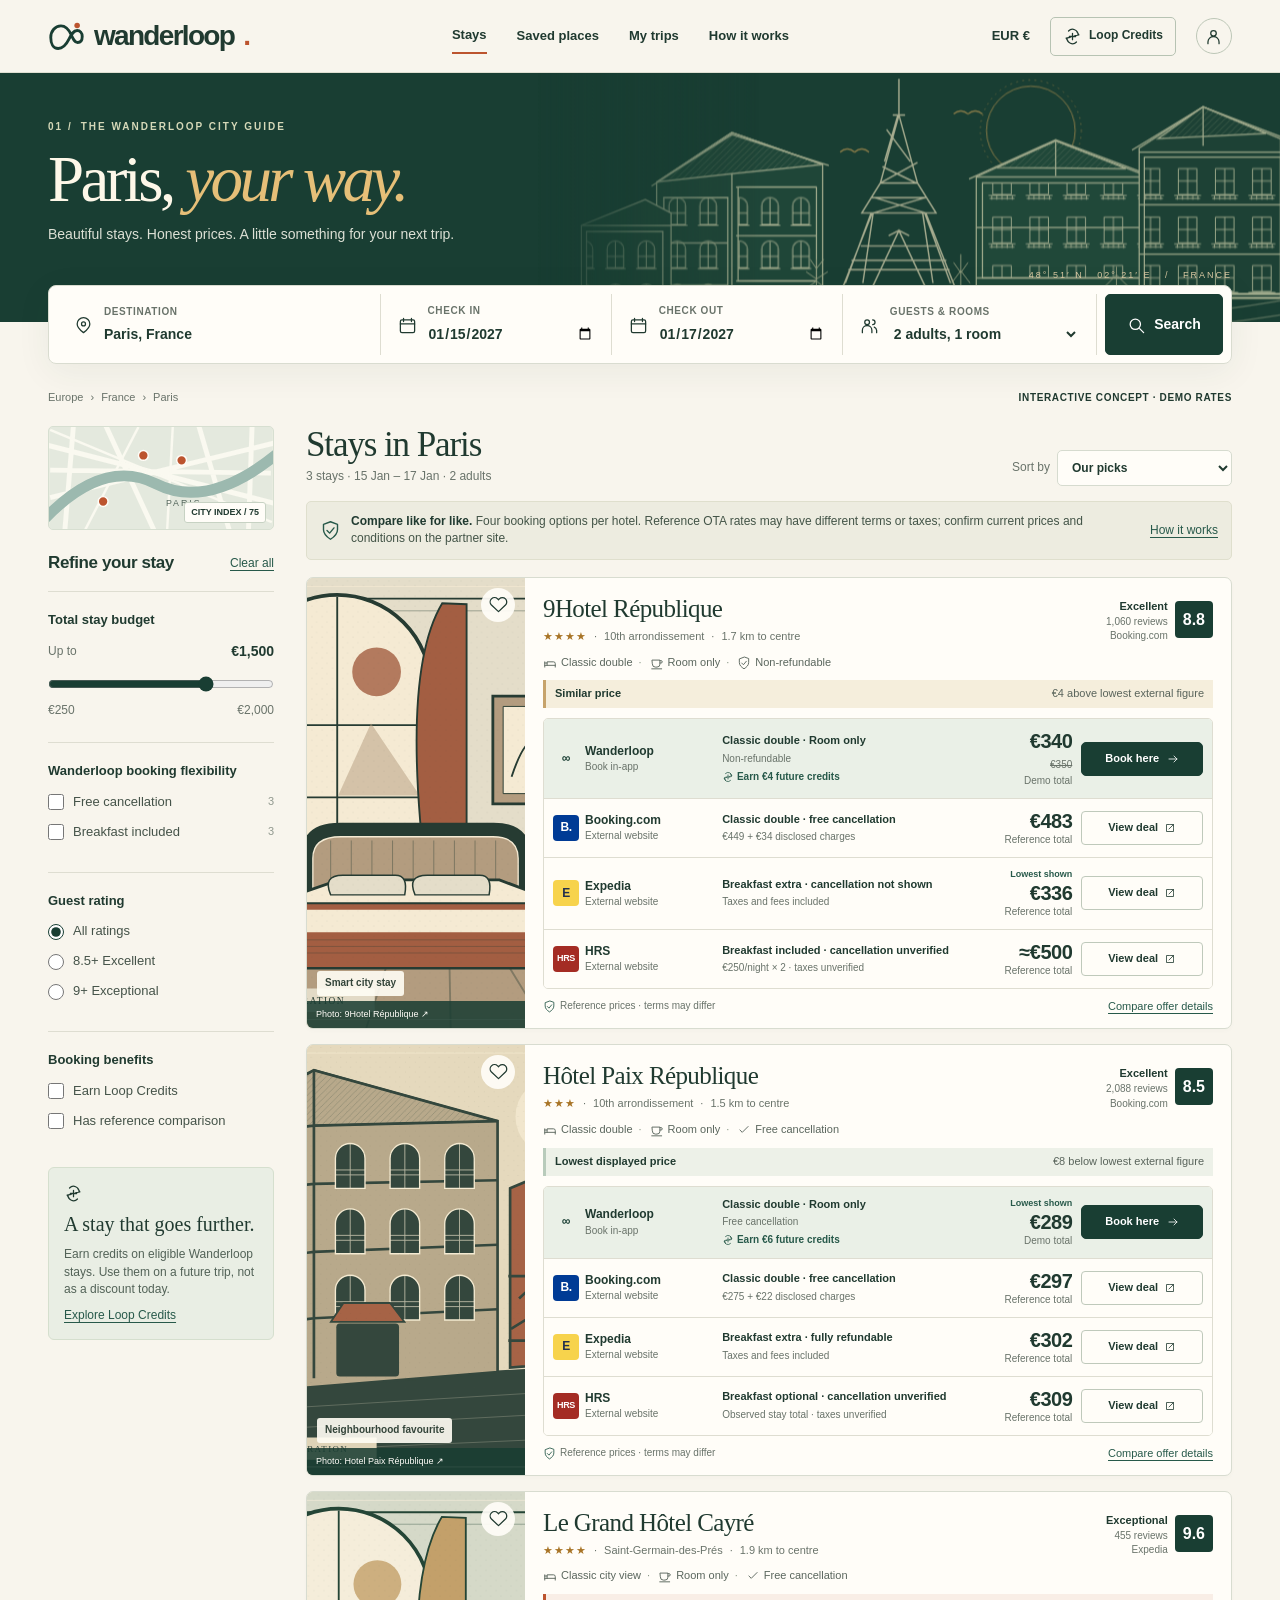
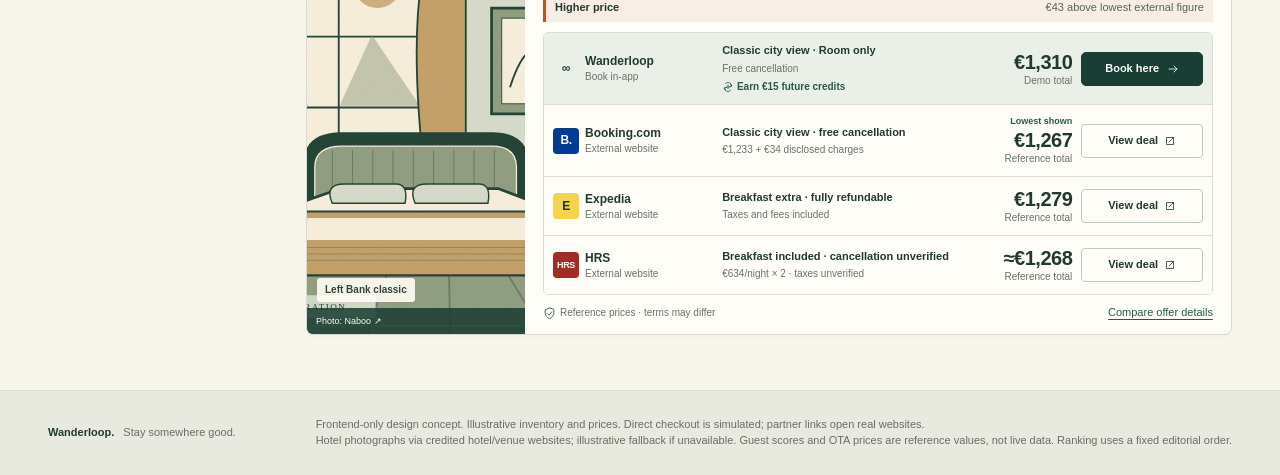
==== commit a9d3d22d: "Polish pricing labels and add hotel photography to checkout summary" ====
--- a/index.html
+++ b/index.html
@@ -18,7 +18,7 @@
 .rate-provider{display:flex;align-items:center;gap:6px;min-width:0}.rate-provider>div{min-width:0}.rate-provider strong{font-size:12px;display:block;overflow-wrap:anywhere}
 .rate-row small{display:block;font-size:10px;color:var(--muted);line-height:1.4}
 .provider-mark,.rate-provider .mini-mark{width:26px;height:26px;display:grid;place-items:center;flex-shrink:0;border-radius:4px;font-size:12px;font-weight:800;letter-spacing:-.4px}
-.booking-mark{background:#003b95;color:#fff}.expedia-mark{background:#f7d34c;color:#22304d}.hrs-mark{background:#c91741;color:#fff;font-size:9px}
+.booking-mark{background:#003b95;color:#fff}.expedia-mark{background:#f7d34c;color:#22304d}.hrs-mark{background:#a42c24;color:#fff;font-size:9px}
 .rate-terms b{font-size:11px;font-weight:600;line-height:1.4;display:block}.rate-terms small{margin-top:3px}
 .rate-credit{color:var(--green2);font-weight:700;font-size:10px;display:block;margin-top:4px}.rate-credit .icon{width:12px;height:12px}
 .rate-price{text-align:right;min-width:0}.rate-price strong{display:block;font-size:20px;line-height:1.2;letter-spacing:-.5px;white-space:nowrap}.rate-price del{font-size:10px;color:var(--muted)}
@@ -32,7 +32,7 @@
 <header class="header"><div class="wrap nav"><a class="logo" href="#" aria-label="Wanderloop home"><svg class="logo-mark" viewBox="0 0 40 40" fill="none"><path d="M3 21c0-7 4.7-12.5 11-12.5 5.5 0 8.7 4.4 11 9.5 2.2 4.8 3.8 8.5 7 8.5 3 0 5-2.5 5-6.5s-2.4-6.5-5.5-6.5c-4 0-6.1 4-9 9.7C19 30.4 15.8 33 11 33 5.6 33 3 27.5 3 21Z" stroke="#193e33" stroke-width="3.1" stroke-linecap="round"/><circle cx="31.5" cy="8" r="3" fill="#bc542e"/></svg>wanderloop<i>.</i></a><nav class="navlinks" aria-label="Main navigation"><button class="active" data-action="stays">Stays</button><button data-action="saved">Saved places <span id="savedCount"></span></button><button data-action="how">How it works</button></nav><div class="navright"><button class="plain" data-action="currency">EUR €</button><button class="credit-button" data-action="credits"><span id="creditIcon"></span> Loop Credits</button><button class="avatar" aria-label="Open account" data-action="account"><span id="userIcon"></span></button></div></div></header>
 <section class="hero"><div class="wrap hero-inner"><div class="hero-copy"><div class="eyebrow"><span>01 /</span> THE WANDERLOOP CITY GUIDE</div><h1>Paris, <em>your way.</em></h1><p>Beautiful stays. Honest prices. A little something for your next trip.</p></div><svg class="hero-art" viewBox="0 0 720 260" preserveAspectRatio="xMidYMid slice" xmlns="http://www.w3.org/2000/svg" aria-hidden="true"><defs><pattern id="hatch" width="6" height="6" patternUnits="userSpaceOnUse"><path d="M0 6L6 0" stroke="#c7c79e" stroke-width=".45" opacity=".55"/></pattern><pattern id="windows" width="30" height="42" patternUnits="userSpaceOnUse"><path d="M7 30V12a8 8 0 0 1 16 0v18zM15 5v25M7 19h16M5 31h20" fill="none" stroke="#d7d6b0" stroke-width="1"/></pattern><pattern id="tallwin" width="36" height="47" patternUnits="userSpaceOnUse"><path d="M9 33V8h18v25zM18 8v25M9 20h18M5 34h26M6 37h24M8 34v4m5-4v4m5-4v4m5-4v4m5-4v4" fill="none" stroke="#d7d6b0" stroke-width=".9"/></pattern><linearGradient id="fade"><stop stop-color="#193e33"/><stop offset=".30" stop-color="#193e33" stop-opacity="0"/></linearGradient></defs><g fill="none" stroke="#d7d6b0" stroke-width="1.2" opacity=".85"><circle cx="478" cy="65" r="43" stroke="#d5a659" stroke-width=".8"/><circle cx="478" cy="65" r="49" stroke="#d5a659" stroke-width=".5" stroke-dasharray="2 4"/><path d="M0 225 Q190 216 350 234T720 216M0 239Q190 227 350 246T720 230M0 252Q190 241 350 259T720 244" opacity=".5"/><path d="M350 15v35m-6 0h12m-6 0L332 116l-18 29h72l-18-29-18-66M332 116h36M323 130h54M314 145h72M324 145l-32 81h28l30-64 30 64h28l-32-81M304 191h92m-95 9h98M313 177h74M338 64l23 31m-12-45-13 45m-4 21 36-20m-34 4 33 16m-42 29 51-15m-50 0 50 15M323 145l-25 68m27-68-10 68m60-68 25 68m-27-68 10 68M340 167l10-5 10 5" stroke="#dfd8b5" stroke-width="1.4"/><path d="M115 115l73-48 88 31v127H115z" fill="#244a3c"/><path d="M115 115l73-48 88 31-88 9z" fill="url(#hatch)"/><path d="M110 119l78-50 94 30M188 107v117M123 130h61m8-10h78M123 174h61m8-7h78M123 216h61m8-5h78"/><path d="M122 130h62v85h-62zM194 120h76v91h-76z" fill="url(#windows)"/><path d="M425 110l77-35 88 34v115H425z" fill="#254c3d"/><path d="M418 112l84-38 96 36M502 74v35M425 110h165M425 159h165M425 208h165"/><path d="M431 116h154v92H431z" fill="url(#tallwin)"/><path d="M445 101l57-26 68 27z" fill="url(#hatch)"/><path d="M583 82l62-40 75 31v154H583z" fill="#214437"/><path d="M576 84l69-42 78 30M645 42v38M583 86h137M583 137h137M583 185h137"/><path d="M588 91h132v133H588z" fill="url(#tallwin)"/><path d="M601 73l44-31 61 26z" fill="url(#hatch)"/><path d="M42 157l62-25 25 13v82H42z" fill="#244a3c"/><path d="M42 157h87M47 163h74v64H47z" fill="url(#windows)"/><path d="M0 223h720M0 228h720"/><g stroke="#c1c19b" stroke-width=".9"><path d="M270 220v-30m-12 30 12-9 11 9m-21-18 10 7 11-7m-17-12 6 9 7-9M410 223v-38m-9 28 9-12 9 12m-16-20 7 10 7-10M561 224v-27m-11 19 11-11 11 11"/></g><path d="M293 86q7-6 14 0m0 0q7-6 14 0M403 49q7-6 14 0m0 0q7-6 14 0" stroke="#d5a659"/></g><rect x="0" y="0" width="720" height="260" fill="url(#fade)"/></svg><div class="hero-index">48° 51′ N &nbsp; 02° 21′ E &nbsp; / &nbsp; FRANCE</div></div></section>
 <div class="wrap search-wrap"><form class="searchbar" id="searchForm"><div class="field"><span data-icon="pin"></span><div class="field-content"><label for="destination">Destination</label><input id="destination" list="destinations" value="Paris, France" required autocomplete="off"><datalist id="destinations"><option value="Paris, France"><option value="9Hotel République"><option value="Paix République"><option value="Le Grand Hôtel Cayré"></datalist></div></div><div class="field"><span data-icon="calendar"></span><div class="field-content"><label for="checkin">Check in</label><input id="checkin" type="date" value="2027-01-15" required></div></div><div class="field"><span data-icon="calendar"></span><div class="field-content"><label for="checkout">Check out</label><input id="checkout" type="date" value="2027-01-17" required></div></div><div class="field"><span data-icon="users"></span><div class="field-content"><label for="guests">Guests & rooms</label><select id="guests"><option value="2">2 adults, 1 room</option><option value="1">1 adult, 1 room</option><option value="3">3 adults, 1 room</option><option value="4">4 adults, 2 rooms</option></select></div></div><button class="search-button" type="submit"><span data-icon="search"></span> Search</button></form></div>
-<main class="wrap main" id="results"><div class="breadcrumb"><a href="#">Europe</a><span>›</span><span>France</span><span>›</span><span>Paris</span><span style="margin-left:auto" class="demo-label">Interactive concept · demo rates</span></div><div class="layout"><aside class="sidebar" id="sidebar"><div class="map-art" aria-label="Decorative Paris street-map illustration"><svg viewBox="0 0 226 104"><rect width="226" height="104" fill="#e4e9de"/><g stroke="#faf9f0" stroke-width="5" fill="none"><path d="M-5 18L237 80M0 72L230 16M55-5L109 112M149-10L184 110M24-5L15 105M206-5L202 110M0 44L225 47"/><path d="M0 3L226 97M90 0L33 110M125 0L119 110" stroke-width="2.5"/></g><path d="M-5 93Q55 31 108 58T232 27" stroke="#9cb9af" stroke-width="11" fill="none"/><g fill="#bc542e" stroke="#fffdf8" stroke-width="1.5"><circle cx="95" cy="29" r="5"/><circle cx="134" cy="34" r="5"/><circle cx="54" cy="76" r="5"/></g><text x="118" y="81" font-size="9" fill="#54675c" letter-spacing="2">PARIS</text></svg><span class="map-caption">CITY INDEX / 75</span></div><div class="side-title"><h2>Refine your stay</h2><button class="link" id="resetFilters">Clear all</button></div><div class="filter-block"><h3>Total stay budget</h3><div class="range-label"><span>Up to</span><strong id="budgetLabel">€1,500</strong></div><input type="range" id="budget" min="250" max="2000" step="25" value="1500" aria-label="Maximum total stay price"><div class="range-label"><span>€250</span><span id="budgetMax">€2,000</span></div></div><div class="filter-block"><h3>Booking flexibility</h3><label class="check"><input type="checkbox" id="flexible"> Free cancellation <span class="count">3</span></label><label class="check"><input type="checkbox" id="breakfast"> Breakfast included <span class="count">3</span></label></div><div class="filter-block"><h3>Guest rating</h3><label class="check"><input type="radio" name="rating" value="0" checked> All ratings</label><label class="check"><input type="radio" name="rating" value="8.5"> 8.5+ Excellent</label><label class="check"><input type="radio" name="rating" value="9"> 9+ Exceptional</label></div><div class="filter-block"><h3>Booking benefits</h3><label class="check"><input type="checkbox" id="reward"> Earn Loop Credits</label><label class="check"><input type="checkbox" id="matched"> Has reference comparison</label></div><div class="side-note"><span data-icon="loop"></span><h4>A stay that goes further.</h4><p>Earn credits on eligible Wanderloop stays. Use them on a future trip, not as a discount today.</p><button class="link" data-action="credits">Explore Loop Credits</button></div></aside><section class="results"><div class="results-head"><div><h2 id="resultTitle">Stays in Paris</h2><p id="resultSubtitle">3 stays · 15–17 January · 2 adults</p></div><button class="mobile-filter" id="mobileFilter" aria-expanded="false"><span data-icon="filter"></span> Filters</button><label class="sort"><span>Sort by</span><select id="sort"><option value="recommended">Our picks</option><option value="price">Lowest total price</option><option value="rating">Highest guest rating</option><option value="credits">Most Loop Credits</option></select></label></div><div class="notice"><span data-icon="shield"></span><div><strong>Compare like for like.</strong> Four booking options per hotel. Reference OTA rates may have different terms or taxes; confirm current prices and conditions on the partner site.</div><button class="link" data-action="how">How it works</button></div><div class="hotel-list" id="hotelList" aria-live="polite"></div></section></div></main>
+<main class="wrap main" id="results"><div class="breadcrumb"><a href="#">Europe</a><span>›</span><span>France</span><span>›</span><span>Paris</span><span style="margin-left:auto" class="demo-label">Interactive concept · demo rates</span></div><div class="layout"><aside class="sidebar" id="sidebar"><div class="map-art" aria-label="Decorative Paris street-map illustration"><svg viewBox="0 0 226 104"><rect width="226" height="104" fill="#e4e9de"/><g stroke="#faf9f0" stroke-width="5" fill="none"><path d="M-5 18L237 80M0 72L230 16M55-5L109 112M149-10L184 110M24-5L15 105M206-5L202 110M0 44L225 47"/><path d="M0 3L226 97M90 0L33 110M125 0L119 110" stroke-width="2.5"/></g><path d="M-5 93Q55 31 108 58T232 27" stroke="#9cb9af" stroke-width="11" fill="none"/><g fill="#bc542e" stroke="#fffdf8" stroke-width="1.5"><circle cx="95" cy="29" r="5"/><circle cx="134" cy="34" r="5"/><circle cx="54" cy="76" r="5"/></g><text x="118" y="81" font-size="9" fill="#54675c" letter-spacing="2">PARIS</text></svg><span class="map-caption">CITY INDEX / 75</span></div><div class="side-title"><h2>Refine your stay</h2><button class="link" id="resetFilters">Clear all</button></div><div class="filter-block"><h3>Total stay budget</h3><div class="range-label"><span>Up to</span><strong id="budgetLabel">€1,500</strong></div><input type="range" id="budget" min="250" max="2000" step="25" value="1500" aria-label="Maximum total stay price"><div class="range-label"><span>€250</span><span id="budgetMax">€2,000</span></div></div><div class="filter-block"><h3>Wanderloop booking flexibility</h3><label class="check"><input type="checkbox" id="flexible"> Free cancellation <span class="count">3</span></label><label class="check"><input type="checkbox" id="breakfast"> Breakfast included <span class="count">3</span></label></div><div class="filter-block"><h3>Guest rating</h3><label class="check"><input type="radio" name="rating" value="0" checked> All ratings</label><label class="check"><input type="radio" name="rating" value="8.5"> 8.5+ Excellent</label><label class="check"><input type="radio" name="rating" value="9"> 9+ Exceptional</label></div><div class="filter-block"><h3>Booking benefits</h3><label class="check"><input type="checkbox" id="reward"> Earn Loop Credits</label><label class="check"><input type="checkbox" id="matched"> Has reference comparison</label></div><div class="side-note"><span data-icon="loop"></span><h4>A stay that goes further.</h4><p>Earn credits on eligible Wanderloop stays. Use them on a future trip, not as a discount today.</p><button class="link" data-action="credits">Explore Loop Credits</button></div></aside><section class="results"><div class="results-head"><div><h2 id="resultTitle">Stays in Paris</h2><p id="resultSubtitle">3 stays · 15–17 January · 2 adults</p></div><button class="mobile-filter" id="mobileFilter" aria-expanded="false"><span data-icon="filter"></span> Filters</button><label class="sort"><span>Sort by</span><select id="sort"><option value="recommended">Our picks</option><option value="price">Lowest total price</option><option value="rating">Highest guest rating</option><option value="credits">Most Loop Credits</option></select></label></div><div class="notice"><span data-icon="shield"></span><div><strong>Compare like for like.</strong> Four booking options per hotel. Reference OTA rates may have different terms or taxes; confirm current prices and conditions on the partner site.</div><button class="link" data-action="how">How it works</button></div><div class="hotel-list" id="hotelList" aria-live="polite"></div></section></div></main>
 <footer class="footer"><div class="wrap"><div><strong>Wanderloop.</strong> &nbsp; Stay somewhere good.</div><div>Frontend-only design concept. Illustrative inventory and prices. Direct checkout is simulated; partner links open real websites.<br>Hotel photographs via credited hotel/venue websites; illustrative fallback if unavailable. Guest scores and OTA prices are reference values, not live data. Ranking uses a fixed editorial order.</div></div></footer>
 <div class="modal-overlay" id="overlay"><section class="modal" role="dialog" aria-modal="true" aria-labelledby="modalTitle"><button class="close" id="closeModal" aria-label="Close dialog"><span data-icon="x"></span></button><div id="modalContent"></div></section></div><div class="toast" id="toast" role="status"></div>
 <script>
@@ -65,7 +65,7 @@
 /* Captured advertised prices from the reference stay, not live supplier quotes.
    Keep differences in room/meal/cancellation terms visible. */
 const otaRates={
- paix:[{provider:"Booking.com",price:297,terms:"Classic double · free cancellation",note:"€275 + €22 disclosed charges"},{provider:"Expedia",price:302,terms:"Breakfast extra · fully refundable",note:"Taxes and fees included"},{provider:"HRS",price:309,terms:"Breakfast optional · cancellation unverified",note:"Observed stay total · taxes unverified",approx:true}],
+ paix:[{provider:"Booking.com",price:297,terms:"Classic double · free cancellation",note:"€275 + €22 disclosed charges"},{provider:"Expedia",price:302,terms:"Breakfast extra · fully refundable",note:"Taxes and fees included"},{provider:"HRS",price:309,terms:"Breakfast optional · cancellation unverified",note:"Observed stay total · taxes unverified"}],
  republique:[{provider:"Booking.com",price:483,terms:"Classic double · free cancellation",note:"€449 + €34 disclosed charges"},{provider:"Expedia",price:336,terms:"Breakfast extra · cancellation not shown",note:"Taxes and fees included"},{provider:"HRS",price:500,terms:"Breakfast included · cancellation unverified",note:"€250/night × 2 · taxes unverified",approx:true}],
  cayre:[{provider:"Booking.com",price:1267,terms:"Classic city view · free cancellation",note:"€1,233 + €34 disclosed charges"},{provider:"Expedia",price:1279,terms:"Breakfast extra · fully refundable",note:"Taxes and fees included"},{provider:"HRS",price:1268,terms:"Breakfast included · cancellation unverified",note:"€634/night × 2 · taxes unverified",approx:true}]
 };
@@ -74,7 +74,7 @@
 const otaPrice=o=>Math.round(o.price*factor());
 const minExternal=h=>Math.min(...otaRates[h.id].map(otaPrice));
 const lowestShown=h=>Math.min(cost(h),minExternal(h));
-function position(h){const delta=cost(h)-minExternal(h);return delta<0?{label:"Lowest displayed price",detail:money(-delta)+" below lowest external figure",kind:"low"}:delta<=Math.max(1,Math.round(minExternal(h)*.02))?{label:"Similar price",detail:money(delta)+" above lowest external figure",kind:"near"}:{label:"Higher price",detail:money(delta)+" above lowest external figure",kind:"high"}}
+function position(h){const delta=cost(h)-minExternal(h);return delta<0?{label:"Lowest displayed price",detail:money(-delta)+" below lowest external figure",kind:"low"}:delta<=Math.max(1,Math.round(minExternal(h)*.02))?{label:"Similar price",detail:delta===0?"Same as lowest external figure":money(delta)+" above lowest external figure",kind:"near"}:{label:"Higher price",detail:money(delta)+" above lowest external figure",kind:"high"}}
 function allOfferRows(h){
  const d=cost(h),min=lowestShown(h),scenario=position(h);
  const direct='<div class="rate-row direct-rate"><div class="rate-provider"><span class="mini-mark">∞</span><div><strong>Wanderloop</strong><small>Book in-app</small></div></div><div class="rate-terms"><b>'+h.room+' · '+(h.breakfast?"Breakfast included":"Room only")+'</b><small>'+(h.flex?"Free cancellation":"Non-refundable")+'</small>'+(h.credit?'<span class="rate-credit">'+icon("loop")+' Earn '+money(credits(h))+' future credits</span>':'<small>No additional credit incentive</small>')+'</div><div class="rate-price">'+(d===min?'<span class="rate-low">Lowest shown</span>':'')+'<strong>'+money(d)+'</strong>'+(h.discount?'<del>'+money(cost(h,"base"))+'</del>':'')+'<small>Demo total</small></div><button class="primary rate-cta" data-action="book" data-id="'+h.id+'" data-alt="'+!!h.alternative+'">Book here '+icon("arrow")+'</button></div>';
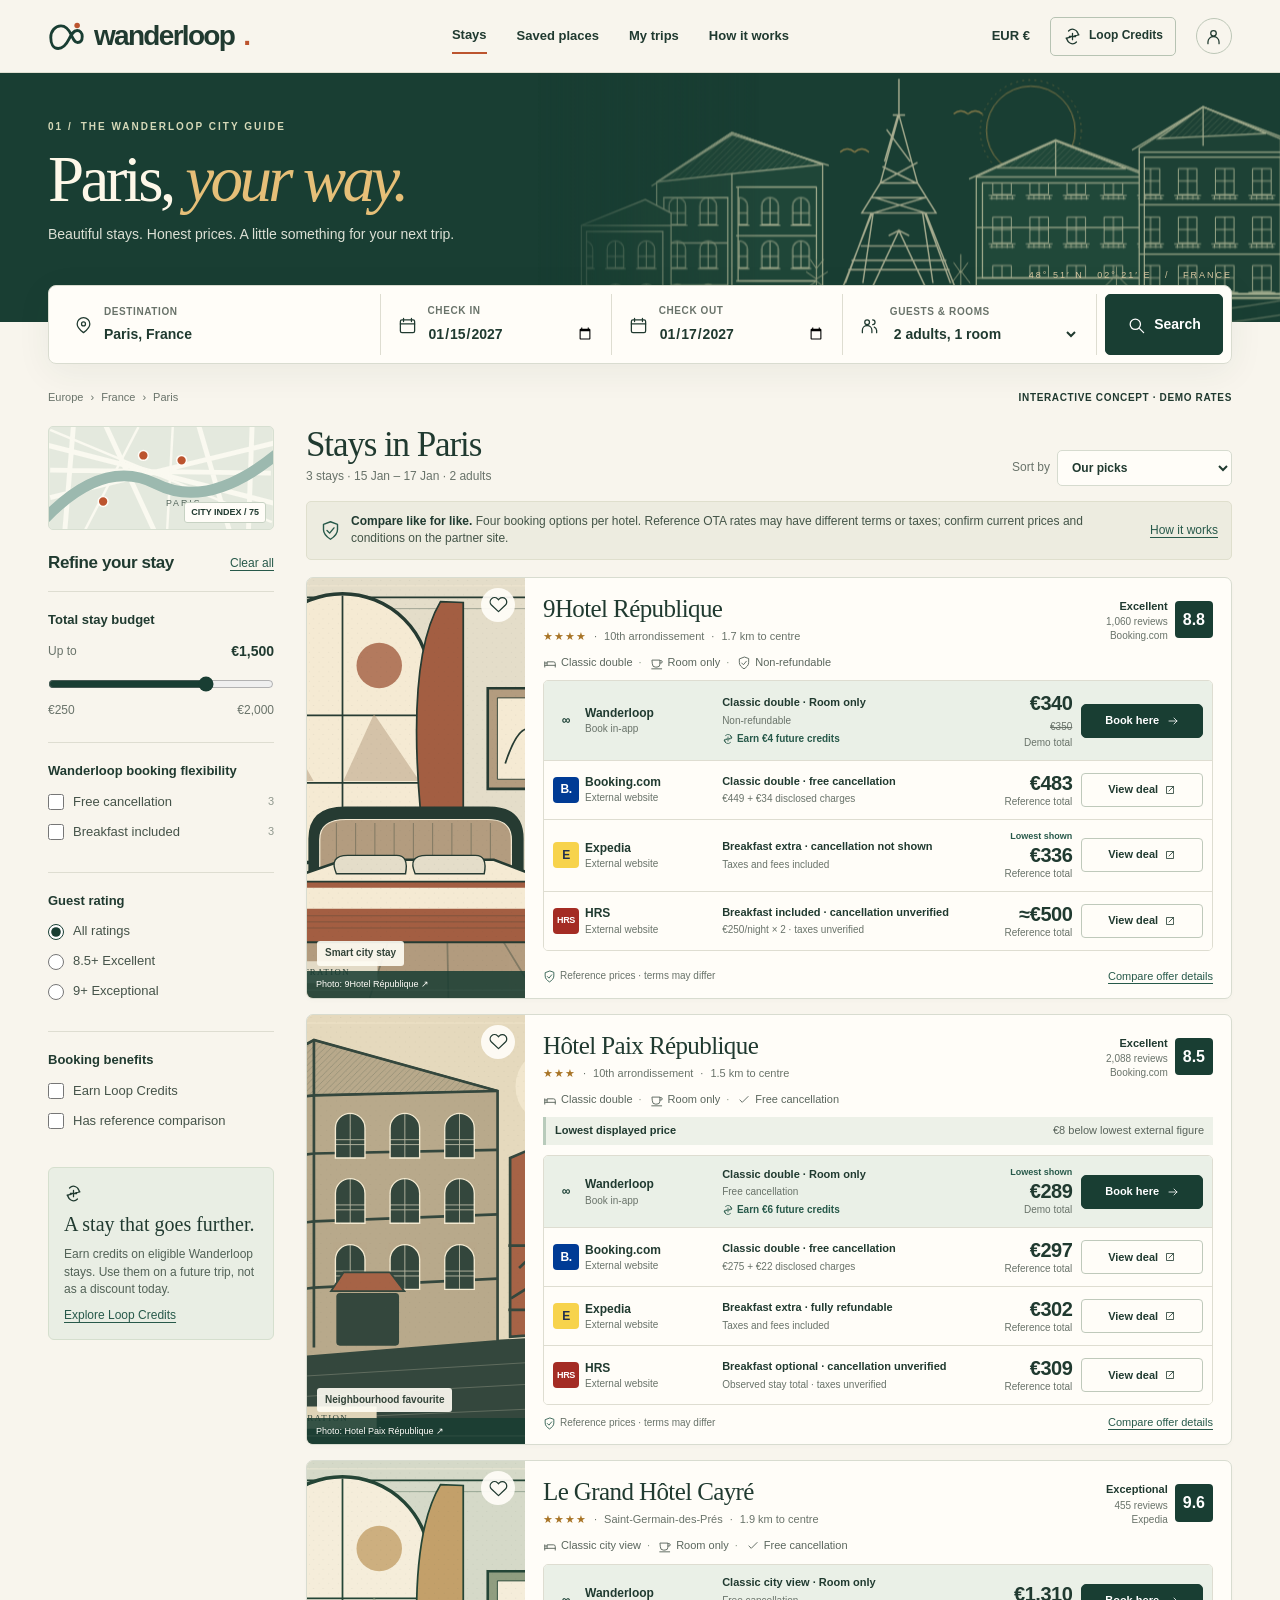
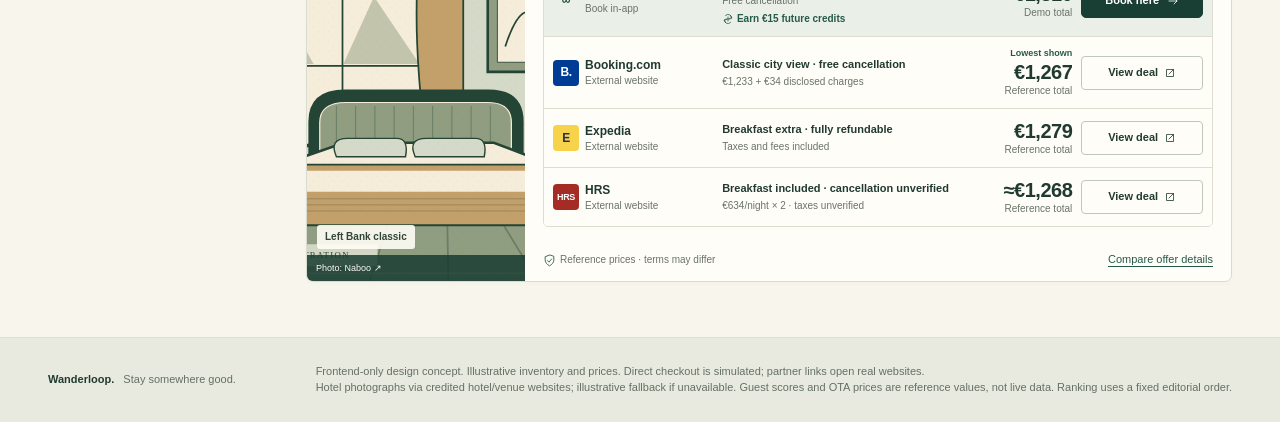
==== commit 5a593a7d: "Show price advantage banner only when Wanderloop is strictly cheapest" ====
--- a/index.html
+++ b/index.html
@@ -79,7 +79,7 @@
  const d=cost(h),min=lowestShown(h),scenario=position(h);
  const direct='<div class="rate-row direct-rate"><div class="rate-provider"><span class="mini-mark">∞</span><div><strong>Wanderloop</strong><small>Book in-app</small></div></div><div class="rate-terms"><b>'+h.room+' · '+(h.breakfast?"Breakfast included":"Room only")+'</b><small>'+(h.flex?"Free cancellation":"Non-refundable")+'</small>'+(h.credit?'<span class="rate-credit">'+icon("loop")+' Earn '+money(credits(h))+' future credits</span>':'<small>No additional credit incentive</small>')+'</div><div class="rate-price">'+(d===min?'<span class="rate-low">Lowest shown</span>':'')+'<strong>'+money(d)+'</strong>'+(h.discount?'<del>'+money(cost(h,"base"))+'</del>':'')+'<small>Demo total</small></div><button class="primary rate-cta" data-action="book" data-id="'+h.id+'" data-alt="'+!!h.alternative+'">Book here '+icon("arrow")+'</button></div>';
  const external=otaRates[h.id].map(o=>'<div class="rate-row"><div class="rate-provider"><span class="provider-mark '+(o.provider==="Booking.com"?"booking-mark":o.provider==="Expedia"?"expedia-mark":"hrs-mark")+'">'+(o.provider==="Booking.com"?"B.":o.provider==="Expedia"?"E":"HRS")+'</span><div><strong>'+o.provider+'</strong><small>External website</small></div></div><div class="rate-terms"><b>'+o.terms+'</b><small>'+o.note+'</small></div><div class="rate-price">'+(otaPrice(o)===min?'<span class="rate-low">Lowest shown</span>':'')+'<strong>'+(o.approx||!referenceSearch()?'≈':'')+money(otaPrice(o))+'</strong><small>'+(referenceSearch()?"Reference total":"Scaled estimate")+'</small></div>'+partnerLink(h,o.provider,"secondary rate-cta","View deal")+'</div>').join("");
- return '<div class="rate-scenario '+scenario.kind+'"><b>'+scenario.label+'</b><span>'+scenario.detail+'</span></div><div class="rate-list" aria-label="Four booking options">'+direct+external+'</div>';
+ return (scenario.kind==="low"?'<div class="rate-scenario low"><b>'+scenario.label+'</b><span>'+scenario.detail+'</span></div>':'')+'<div class="rate-list" aria-label="Four booking options">'+direct+external+'</div>';
 }
 
 function render(){const rating=Number(document.querySelector('[name=rating]:checked').value),budget=Number($('budget').value);$('budgetLabel').textContent=money(budget);let items=hotels.filter(h=>!savedOnly||saved.has(h.id)).filter(h=>normalize(query).includes('paris')||normalize(h.name+' '+h.aliases).includes(normalize(query))).map(getChoice).filter(Boolean).filter(h=>h.rating>=rating&&lowestShown(h)<=budget&&(!$('reward').checked||h.credit>0)&&(!$('matched').checked||h.external!=null));const sort=$('sort').value;if(sort==='price')items.sort((a,b)=>lowestShown(a)-lowestShown(b));if(sort==='rating')items.sort((a,b)=>b.rating-a.rating);if(sort==='credits')items.sort((a,b)=>credits(b)-credits(a));$('resultTitle').textContent=savedOnly?'Your saved stays':normalize(query).includes('paris')?'Stays in Paris':'Matching stays';$('resultSubtitle').textContent=`${items.length} ${items.length===1?'stay':'stays'} · ${labelDate(ci)} – ${labelDate(co)} · ${guests} ${guests===1?'adult':'adults'}${rooms>1?' · '+rooms+' rooms':''}`;$('savedCount').textContent=saved.size?`(${saved.size})`:'';$('hotelList').innerHTML=items.length?items.map(card).join(''):`<div class="empty"><h3>No stays match these choices.</h3><p>Try a different budget, a Paris hotel name, or clear your filters.</p><button class="primary" data-action="clear">Clear filters and show Paris</button></div>`;}
--- a/checkout.css
+++ b/checkout.css
@@ -48,3 +48,5 @@
 @media(max-width:850px){.navlinks{gap:17px}.modal.checkout-modal{padding:23px}.ck-grid{gap:18px}}
 @media(max-width:650px){.modal.checkout-modal{padding:18px;max-height:94vh}.ck-grid{grid-template-columns:1fr;gap:18px}.ck-summary{padding:16px}.ck-progress{gap:4px;margin:13px 0 18px}.ck-progress span{font-size:10px;gap:4px}.ck-progress i{width:20px;height:20px}.ck-main h3{font-size:20px}.ck-confirm h2{font-size:30px!important}.ck-actions{gap:8px}.ck-actions .primary,.ck-actions .secondary{padding:10px 12px;font-size:12px}.ck-triphead h3{font-size:20px}.ck-fields{gap:8px}}
 @media(max-width:360px){.ck-fields,.ck-arms{grid-template-columns:1fr}}
+
+.ck-property-photo{width:100%;height:115px;object-fit:cover;border-radius:4px;margin:12px 0 0;display:block;background:var(--sage)}
